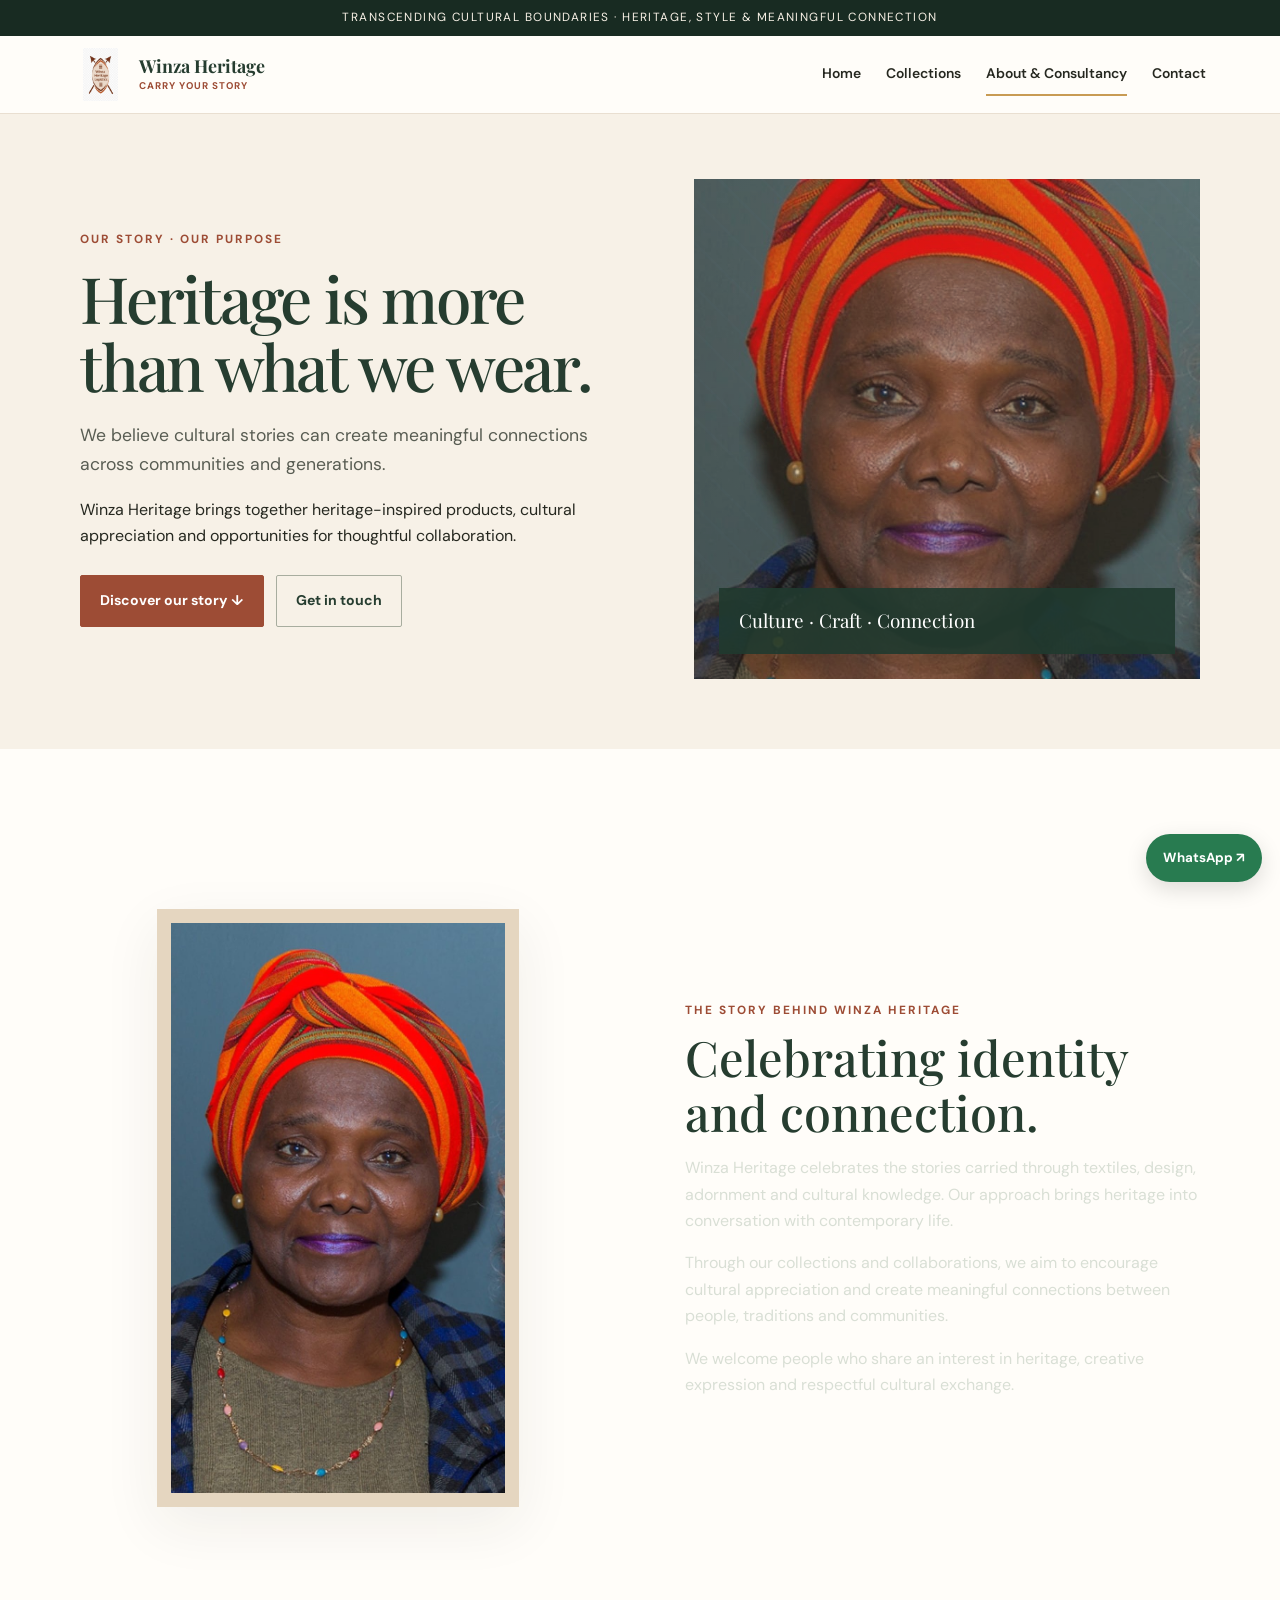
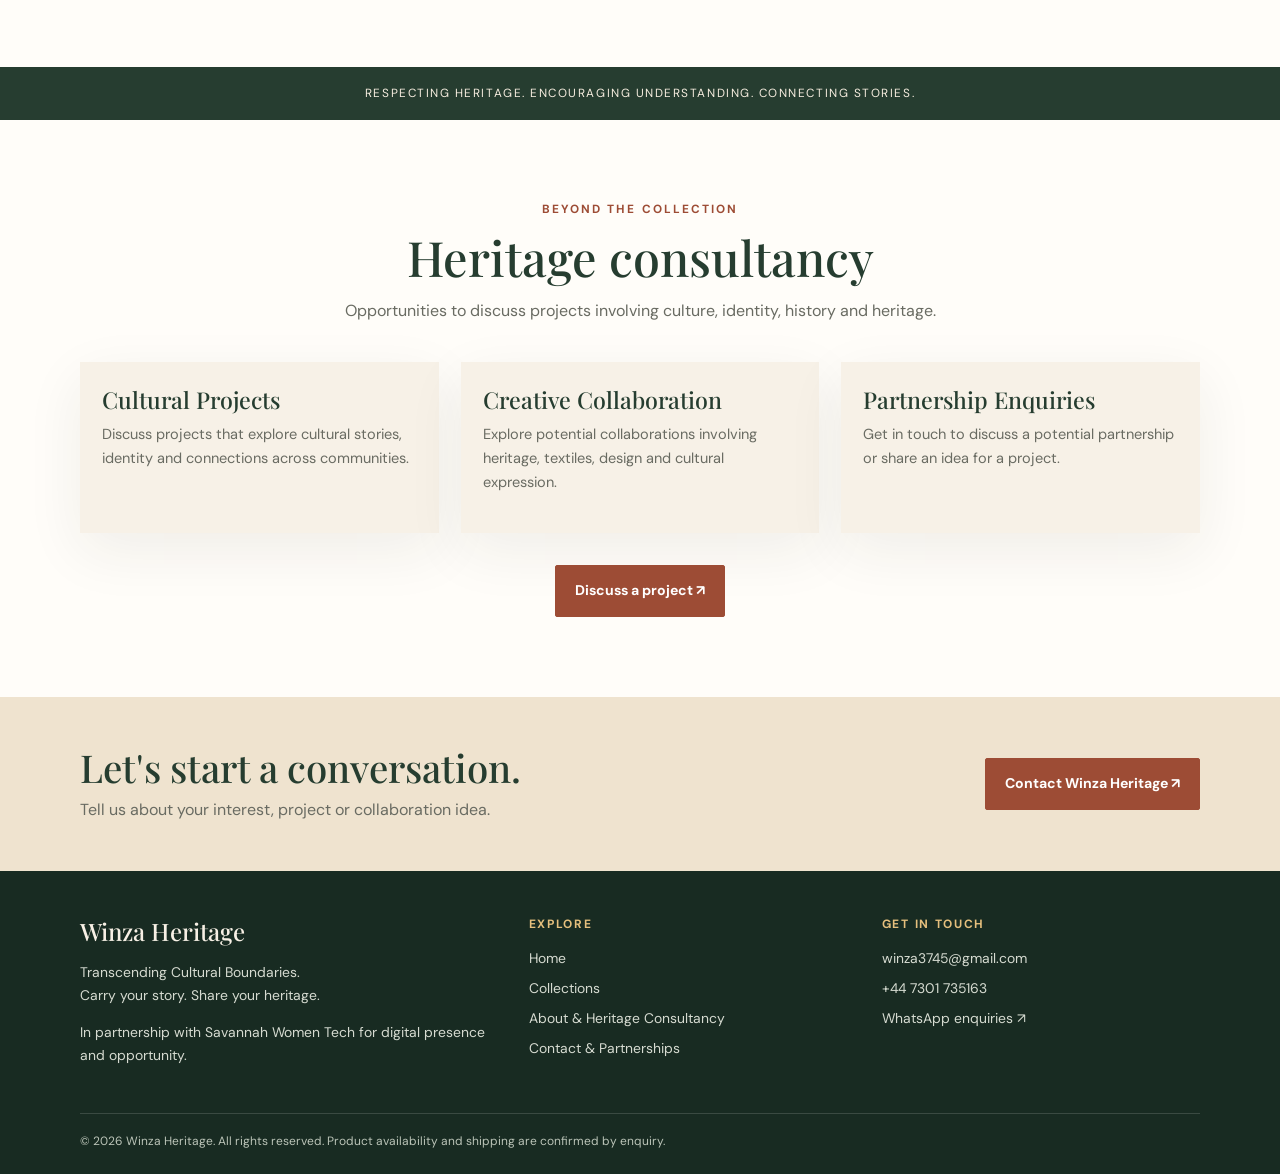
==== about.html @ 5fcae195 "Prepare Winza Heritage website for deployment" ====
<!doctype html>
<html lang="en">
<head>
  <meta charset="utf-8">
  <meta name="viewport" content="width=device-width, initial-scale=1">
  <meta name="description" content="Discover Winza Heritage's story, cultural values and heritage consultancy.">
  <meta name="theme-color" content="#263d30">
  <title>About & Consultancy | Winza Heritage</title>

  <link rel="stylesheet" href="assets/styles.css">
  <link
    rel="stylesheet"
    href="https://cdnjs.cloudflare.com/ajax/libs/font-awesome/6.7.2/css/all.min.css"
  >
</head>
<body>

  <div class="announcement">
    Transcending Cultural Boundaries · Heritage, style & meaningful connection
  </div>

  <header class="site-header">
    <div class="nav-wrap">
      <a class="brand" href="index.html">
        <img src="assets/logo.jpg" alt="Winza Heritage logo">
        <span class="brand-text">
          Winza Heritage
          <small>Carry your story</small>
        </span>
      </a>

      <button class="nav-toggle"
              aria-label="Open navigation"
              aria-expanded="false">
        Menu ☰
      </button>

      <nav class="nav-links">
        <a href="index.html">Home</a>
        <a href="collections.html">Collections</a>
        <a href="about.html" aria-current="page">About & Consultancy</a>
        <a href="contact.html">Contact</a>
      </nav>
    </div>
  </header>

  <main>
    <section class="hero">
      <div class="container hero-grid">
        <div class="hero-copy">
          <div class="eyebrow">Our story · Our purpose</div>

          <h1 class="display">
            Heritage is more than what we wear.
          </h1>

          <p class="lead">
            We believe cultural stories can create meaningful
            connections across communities and generations.
          </p>

          <p>
            Winza Heritage brings together heritage-inspired products,
            cultural appreciation and opportunities for thoughtful
            collaboration.
          </p>

          <div class="button-row">
            <a class="btn" href="#our-story">Discover our story ↓</a>
            <a class="btn btn-outline" href="contact.html">
              Get in touch
            </a>
          </div>
        </div>

        <div class="hero-art">
          <img
            src="assets/dr-winani-thebele.jpg"
            alt="Dr Winani Thebele, Director of Winza Heritage"
          >
          <div class="hero-stamp">Culture · Craft · Connection</div>
        </div>
      </div>
    </section>

    <section class="section" id="our-story">
      <div class="container section split">
        <div class="portrait-frame">
          <img
            src="assets/dr-winani-thebele.jpg"
            alt="Dr Winani Thebele"
            loading="lazy"
          >
        </div>

        <div class="copy">
          <div class="eyebrow">The story behind Winza Heritage</div>
          <h2 class="section-title">Celebrating identity and connection.</h2>

          <p>
            Winza Heritage celebrates the stories carried through
            textiles, design, adornment and cultural knowledge.
            Our approach brings heritage into conversation with
            contemporary life.
          </p>

          <p>
            Through our collections and collaborations, we aim to
            encourage cultural appreciation and create meaningful
            connections between people, traditions and communities.
          </p>

          <p>
            We welcome people who share an interest in heritage,
            creative expression and respectful cultural exchange.
          </p>
        </div>
      </div>
    </section>

    <section class="trust-strip">
      Respecting heritage. Encouraging understanding. Connecting stories.
    </section>

    <section class="section" id="consultancy">
      <div class="container">
        <div class="section-head">
          <div class="eyebrow">Beyond the collection</div>
          <h2>Heritage consultancy</h2>
          <p>
            Opportunities to discuss projects involving culture,
            identity, history and heritage.
          </p>
        </div>

        <div class="category-grid">
          <article class="category-card">
            <div class="category-copy">
              <h3>Cultural Projects</h3>
              <p>
                Discuss projects that explore cultural stories,
                identity and connections across communities.
              </p>
            </div>
          </article>

          <article class="category-card">
            <div class="category-copy">
              <h3>Creative Collaboration</h3>
              <p>
                Explore potential collaborations involving heritage,
                textiles, design and cultural expression.
              </p>
            </div>
          </article>

          <article class="category-card">
            <div class="category-copy">
              <h3>Partnership Enquiries</h3>
              <p>
                Get in touch to discuss a potential partnership
                or share an idea for a project.
              </p>
            </div>
          </article>
        </div>

        <div class="button-row" style="justify-content:center; margin-top:32px">
          <a class="btn" href="contact.html">
            Discuss a project ↗
          </a>
        </div>
      </div>
    </section>

    <section class="cta-band">
      <div class="container cta-inner">
        <div>
          <h2>Let's start a conversation.</h2>
          <p>
            Tell us about your interest, project or collaboration idea.
          </p>
        </div>
        <a class="btn" href="contact.html">Contact Winza Heritage ↗</a>
      </div>
    </section>
  </main>

  <footer class="site-footer">
    <div class="container">
      <div class="footer-grid">
        <div>
          <div class="footer-brand">Winza Heritage</div>
          <p>
            Transcending Cultural Boundaries.<br>
            Carry your story. Share your heritage.
          </p>
          <p>
            In partnership with Savannah Women Tech for digital
            presence and opportunity.
          </p>
        </div>

        <div>
          <div class="footer-heading">Explore</div>
          <div class="footer-links">
            <a href="index.html">Home</a>
            <a href="collections.html">Collections</a>
            <a href="about.html">About & Heritage Consultancy</a>
            <a href="contact.html">Contact & Partnerships</a>
          </div>
        </div>

        <div>
          <div class="footer-heading">Get in touch</div>
          <div class="footer-links">
            <a href="mailto:winza3745@gmail.com">winza3745@gmail.com</a>
            <a href="tel:+447301735163">+44 7301 735163</a>
            <a href="https://wa.me/447301735163"
               target="_blank" rel="noopener">
              WhatsApp enquiries ↗
            </a>
          </div>
        </div>
      </div>

      <div class="copyright">
        © <span data-year></span> Winza Heritage.
        All rights reserved. Product availability and shipping
        are confirmed by enquiry.
      </div>
    </div>
  </footer>

  <a class="floating-whatsapp"
     href="https://wa.me/447301735163"
     target="_blank" rel="noopener">
    WhatsApp ↗
  </a>

  <script src="assets/site.js"></script>
</body>
</html>
---- assets/styles.css ----
@import url('https://fonts.googleapis.com/css2?family=DM+Sans:wght@400;500;600;700&family=Playfair+Display:wght@500;600;700&display=swap');

:root {
  --forest: #263d30;
  --forest2: #182b22;
  --rust: #9d4c35;
  --gold: #c89b54;
  --cream: #f7f1e7;
  --paper: #fffdf9;
  --ink: #262820;
  --muted: #696b62;
  --line: #e4d9c8;
  --shadow: 0 18px 55px #2c241812;
}

* {
  box-sizing: border-box;
}

html {
  scroll-behavior: smooth;
}

body {
  margin: 0;
  background: var(--paper);
  color: var(--ink);
  font-family: 'DM Sans', Arial, sans-serif;
  line-height: 1.65;
}

img {
  display: block;
  max-width: 100%;
}

a {
  color: inherit;
  text-decoration: none;
}

button,
input,
textarea,
select {
  font: inherit;
}

.announcement {
  background: var(--forest2);
  color: #f8f1e6;
  text-align: center;
  padding: 8px 15px;
  font-size: .74rem;
  letter-spacing: .12em;
  text-transform: uppercase;
}

.site-header {
  position: sticky;
  top: 0;
  z-index: 20;
  background: #fffdf9f2;
  backdrop-filter: blur(12px);
  border-bottom: 1px solid #e9dfd1;
}

.nav-wrap {
  max-width: 1180px;
  margin: auto;
  padding: 12px 24px;
  display: flex;
  align-items: center;
  justify-content: space-between;
  gap: 25px;
}

.brand {
  display: flex;
  align-items: center;
  gap: 12px;
  min-width: 190px;
}

.brand img {
  width: 53px;
  height: 53px;
  object-fit: contain;
}

.brand-text {
  font-family: 'Playfair Display', Georgia, serif;
  font-size: 1.12rem;
  line-height: 1.1;
  color: var(--forest);
  font-weight: 700;
}

.brand-text small {
  display: block;
  font-family: 'DM Sans', sans-serif;
  font-size: .61rem;
  letter-spacing: .1em;
  text-transform: uppercase;
  color: var(--rust);
  margin-top: 5px;
}

.nav-links {
  display: flex;
  gap: 25px;
  align-items: center;
  font-size: .87rem;
  font-weight: 600;
}

.nav-links a {
  padding: 9px 0;
  border-bottom: 2px solid transparent;
}

.nav-links a:hover,
.nav-links a[aria-current=page] {
  border-color: var(--gold);
}

.nav-toggle {
  display: none;
  background: none;
  border: 1px solid var(--line);
  border-radius: 5px;
  padding: 8px 12px;
}

.container {
  width: min(1120px, calc(100% - 44px));
  margin: auto;
}

.eyebrow {
  color: var(--rust);
  font-size: .74rem;
  letter-spacing: .17em;
  text-transform: uppercase;
  font-weight: 700;
}

.display {
  font: 500 clamp(2.5rem, 5vw, 4.8rem)/1.07 'Playfair Display', Georgia, serif;
  letter-spacing: -.035em;
  color: var(--forest);
  margin: 14px 0 20px;
}

.lead {
  font-size: 1.1rem;
  color: #595d53;
  max-width: 610px;
}

.btn {
  display: inline-flex;
  align-items: center;
  justify-content: center;
  gap: 10px;
  background: var(--rust);
  color: white;
  border: 1px solid var(--rust);
  padding: 13px 19px;
  font-weight: 700;
  font-size: .88rem;
  border-radius: 2px;
  transition: .2s;
}

.btn:hover {
  background: var(--forest);
  border-color: var(--forest);
}

.btn-outline {
  background: transparent;
  color: var(--forest);
  border-color: #a8ad9f;
}

.btn-outline:hover {
  color: white;
}

.button-row {
  display: flex;
  gap: 12px;
  flex-wrap: wrap;
  margin-top: 26px;
}

.hero {
  background: var(--cream);
  overflow: hidden;
}

.hero-grid {
  display: grid;
  grid-template-columns: 1.03fr .97fr;
  align-items: center;
  gap: clamp(35px, 6vw, 80px);
  padding-top: 65px;
  padding-bottom: 70px;
}

.hero-copy {
  padding: 12px 0;
}

.hero-art {
  position: relative;
  min-height: 500px;
  background: #e4d4b9;
  display: flex;
  align-items: center;
  justify-content: center;
  overflow: hidden;
}

.hero-art:before {
  content: '';
  position: absolute;
  inset: 0;
  background:
    linear-gradient(135deg, #6c3b2c22, transparent 55%),
    repeating-linear-gradient(45deg, transparent 0 28px, #ffffff12 29px 31px);
}

.hero-art img {
  position: absolute;
  inset: 0;
  width: 100%;
  height: 100%;
  object-fit: cover;
  object-position: center 35%;
  mix-blend-mode: multiply;
  opacity: .9;
}

.hero-stamp {
  position: absolute;
  bottom: 25px;
  left: 25px;
  right: 25px;
  padding: 17px 20px;
  background: #203a2fe8;
  color: white;
  font-family: 'Playfair Display', Georgia, serif;
  font-size: 1.18rem;
}

.trust-strip {
  background: var(--forest);
  color: #f6eddf;
  padding: 17px 20px;
  text-align: center;
  text-transform: uppercase;
  letter-spacing: .13em;
  font-size: .74rem;
}

.section {
  padding: 80px 0;
}

.section-head {
  text-align: center;
  max-width: 700px;
  margin: 0 auto 38px;
}

.section-head h2,
.section-title {
  font: 500 clamp(2rem, 3.8vw, 3.2rem)/1.12 'Playfair Display', Georgia, serif;
  color: var(--forest);
  margin: 10px 0 14px;
}

.section-head p {
  color: var(--muted);
  margin: 0;
}

.category-grid {
  display: grid;
  grid-template-columns: repeat(3, 1fr);
  gap: 22px;
}

.category-card {
  background: var(--cream);
  box-shadow: var(--shadow);
  overflow: hidden;
}

.category-photo {
  height: 275px;
  background: #e5d7c3;
  position: relative;
  overflow: hidden;
}

/* Updated: display the full collection image */
.category-photo img {
  width: 100%;
  height: 100%;
  object-fit: contain;
  object-position: center;
  transition: transform .45s;
}

.category-card:hover .category-photo img {
  transform: scale(1.04);
}

.photo-placeholder {
  height: 100%;
  display: flex;
  flex-direction: column;
  align-items: center;
  justify-content: center;
  text-align: center;
  padding: 22px;
  background: linear-gradient(140deg, #eadbc4, #d4c0a3);
  color: var(--forest);
}

.photo-placeholder .placeholder-mark {
  font: 500 3rem 'Playfair Display', serif;
  opacity: .55;
}

.photo-placeholder strong {
  font: 500 1.3rem 'Playfair Display', serif;
}

.photo-placeholder span {
  font-size: .74rem;
  margin-top: 8px;
  color: #716657;
}

.category-copy {
  padding: 22px;
}

.category-copy h3 {
  font: 500 1.45rem 'Playfair Display', Georgia, serif;
  color: var(--forest);
  margin: 0 0 8px;
}

.category-copy p {
  color: var(--muted);
  font-size: .91rem;
  margin: 0 0 16px;
}

.text-link {
  font-size: .82rem;
  font-weight: 700;
  color: var(--rust);
  border-bottom: 1px solid #c89b5480;
  padding-bottom: 4px;
}

.split {
  display: grid;
  grid-template-columns: 1fr 1fr;
  gap: clamp(35px, 7vw, 90px);
  align-items: center;
}

.portrait-frame {
  background: #e5d6c0;
  padding: 14px;
  max-width: 470px;
  margin: auto;
  box-shadow: var(--shadow);
}

.portrait-frame img {
  width: 100%;
  max-height: 570px;
  object-fit: cover;
  object-position: center 28%;
}

.copy p {
  color: #d9dfd5;
}

.copy.light p {
  color: var(--muted);
}

.story-section {
  background: var(--forest);
  color: white;
}

.story-section .section-title {
  color: white;
}

.story-section .eyebrow {
  color: #e1bc7c;
}

.pill-list {
  display: flex;
  gap: 9px;
  flex-wrap: wrap;
  margin: 25px 0;
}

.pill-list span {
  border: 1px solid #ffffff50;
  padding: 8px 12px;
  font-size: .8rem;
}

.cta-band {
  background: #efe3cf;
  padding: 48px 0;
}

.cta-inner {
  display: flex;
  align-items: center;
  justify-content: space-between;
  gap: 30px;
}

.cta-inner h2 {
  font: 500 clamp(1.7rem, 3vw, 2.6rem)/1.15 'Playfair Display', Georgia, serif;
  color: var(--forest);
  margin: 0 0 8px;
}

.cta-inner p {
  margin: 0;
  color: var(--muted);
}

.page-hero {
  background: var(--cream);
  padding: 68px 0 55px;
  text-align: center;
}

.page-hero .lead {
  margin: 0 auto;
}

.collection-section {
  padding-top: 55px;
}

.notice {
  border-left: 3px solid var(--gold);
  background: #f8f1e6;
  padding: 14px 17px;
  color: #615c50;
  font-size: .85rem;
  margin: 0 0 26px;
}

.about-hero {
  padding: 65px 0;
}

.contact-grid {
  display: grid;
  grid-template-columns: .8fr 1.2fr;
  gap: 55px;
  align-items: start;
}

.contact-info {
  background: var(--forest);
  color: white;
  padding: 30px;
}

.contact-info h2 {
  font: 500 2rem 'Playfair Display', serif;
  margin: 0 0 12px;
}

.contact-info p {
  color: #e0e4da;
}

.contact-detail {
  border-top: 1px solid #ffffff30;
  padding: 15px 0;
}

.contact-detail strong {
  display: block;
  font-size: .75rem;
  text-transform: uppercase;
  letter-spacing: .1em;
  color: #e6c17d;
}

.contact-form {
  background: var(--cream);
  padding: 30px;
  box-shadow: var(--shadow);
}

.contact-form h2 {
  font: 500 2rem 'Playfair Display', serif;
  color: var(--forest);
  margin: 0 0 20px;
}

.form-row {
  display: grid;
  grid-template-columns: 1fr 1fr;
  gap: 16px;
}

.field {
  margin-bottom: 16px;
}

.field label {
  display: block;
  font-weight: 700;
  font-size: .82rem;
  margin-bottom: 6px;
}

.field input,
.field select,
.field textarea {
  width: 100%;
  padding: 12px;
  border: 1px solid #d8cbb8;
  background: #fffdf9;
  border-radius: 2px;
}

.field textarea {
  min-height: 130px;
  resize: vertical;
}

.form-note {
  font-size: .78rem;
  color: var(--muted);
  margin-top: 12px;
}

.partnership {
  background: #f8f1e6;
  padding: 24px;
  margin-top: 26px;
  border: 1px solid var(--line);
}

.partnership strong {
  color: var(--forest);
}

.site-footer {
  background: var(--forest2);
  color: #f7f0e5;
  padding: 44px 0 22px;
}

.footer-grid {
  display: grid;
  grid-template-columns: 1.3fr 1fr 1fr;
  gap: 35px;
}

.footer-brand {
  font: 500 1.5rem 'Playfair Display', serif;
}

.site-footer p,
.site-footer a {
  color: #d6dbd1;
  font-size: .87rem;
}

.footer-links {
  display: grid;
  gap: 7px;
}

.footer-heading {
  font-size: .75rem;
  letter-spacing: .14em;
  text-transform: uppercase;
  color: #e5bf7d;
  font-weight: 700;
  margin-bottom: 12px;
}

.copyright {
  border-top: 1px solid #ffffff25;
  margin-top: 32px;
  padding-top: 18px;
  font-size: .75rem;
  color: #bbc4b8;
}

.floating-whatsapp {
  position: fixed;
  right: 18px;
  bottom: 18px;
  z-index: 25;
  background: #287b50;
  color: white;
  padding: 13px 17px;
  border-radius: 50px;
  box-shadow: 0 7px 22px #0002;
  font-weight: 700;
  font-size: .83rem;
}

.chat-widget {
  position: fixed;
  right: 20px;
  bottom: 80px;
  width: min(320px, calc(100vw - 40px));
  z-index: 30;
  display: none;
  background: white;
  border: 1px solid var(--line);
  box-shadow: 0 15px 45px #0002;
}

.chat-widget.open {
  display: block;
}

.chat-head {
  background: var(--forest);
  color: white;
  padding: 13px 15px;
  display: flex;
  justify-content: space-between;
  align-items: center;
}

.chat-body {
  padding: 15px;
}

.chat-body p {
  font-size: .88rem;
  color: var(--muted);
  margin: 0 0 12px;
}

.chat-options {
  display: grid;
  gap: 8px;
}

.chat-options button {
  background: var(--cream);
  border: 1px solid var(--line);
  text-align: left;
  padding: 10px;
  font-size: .83rem;
  cursor: pointer;
}

.chat-answer {
  margin-top: 12px;
  font-size: .85rem;
  background: #f8f1e6;
  padding: 10px;
  display: none;
}

.chat-answer.show {
  display: block;
}

.chat-launch {
  position: fixed;
  right: 20px;
  bottom: 78px;
  z-index: 29;
  background: var(--gold);
  color: var(--forest2);
  border: 0;
  border-radius: 50px;
  padding: 12px 15px;
  font-weight: 700;
  box-shadow: 0 7px 22px #0002;
  cursor: pointer;
}

.floating-whatsapp {
  bottom: 18px;
}

.menu-open {
  display: flex !important;
}

@media (max-width: 820px) {
  .nav-wrap {
    padding: 10px 18px;
  }

  .nav-toggle {
    display: block;
  }

  .nav-links {
    display: none;
    position: absolute;
    left: 0;
    right: 0;
    top: 100%;
    background: var(--paper);
    padding: 15px 22px 20px;
    border-bottom: 1px solid var(--line);
    flex-direction: column;
    align-items: stretch;
    gap: 4px;
  }

  .nav-links a {
    padding: 10px 0;
  }

  .hero-grid,
  .split,
  .contact-grid {
    grid-template-columns: 1fr;
  }

  .hero-grid {
    padding-top: 38px;
    padding-bottom: 42px;
  }

  .hero-art {
    min-height: 410px;
    order: -1;
  }

  .display {
    font-size: clamp(2.5rem, 11vw, 4rem);
  }

  .category-grid {
    grid-template-columns: 1fr 1fr;
  }

  .section {
    padding: 60px 0;
  }

  .cta-inner {
    align-items: flex-start;
    flex-direction: column;
  }

  .footer-grid {
    grid-template-columns: 1fr 1fr;
  }

  .footer-grid > div:first-child {
    grid-column: 1 / -1;
  }
}

@media (max-width: 540px) {
  .container {
    width: calc(100% - 32px);
  }

  .brand {
    min-width: 0;
  }

  .brand img {
    width: 45px;
    height: 45px;
  }

  .brand-text {
    font-size: 1rem;
  }

  .brand-text small {
    font-size: .53rem;
  }

  .hero-art {
    min-height: 350px;
  }

  .category-grid,
  .form-row,
  .footer-grid {
    grid-template-columns: 1fr;
  }

  .footer-grid > div:first-child {
    grid-column: auto;
  }

  .category-photo {
    height: 245px;
  }

  .page-hero {
    padding: 50px 0 42px;
  }

  .contact-form,
  .contact-info {
    padding: 22px;
  }

  .floating-whatsapp {
    right: 12px;
    bottom: 12px;
  }

  .chat-launch {
    right: 12px;
    bottom: 70px;
  }
}

/* Supplied product photography galleries */

.collection-feature {
  margin: 34px 0 54px;
  padding-bottom: 36px;
  border-bottom: 1px solid rgba(38, 61, 48, .14);
}

.collection-feature-heading {
  display: flex;
  align-items: end;
  justify-content: space-between;
  gap: 24px;
  margin-bottom: 22px;
}

.collection-feature-heading h2 {
  margin: 5px 0 10px;
  font-family: 'Playfair Display', Georgia, serif;
  font-weight: 500;
  font-size: clamp(1.65rem, 3vw, 2.35rem);
}

.collection-feature-heading p {
  max-width: 680px;
  margin: 0;
  color: var(--muted, #6b6b61);
  line-height: 1.7;
}

.product-gallery {
  display: grid;
  grid-template-columns: repeat(4, minmax(0, 1fr));
  gap: 16px;
}

.product-photo {
  margin: 0;
  min-width: 0;
  background: #f4efe7;
  border-radius: 4px;
  overflow: hidden;
}

/* Updated: show the whole product image without cropping */
.product-photo img {
  display: block;
  width: 100%;
  height: 260px;
  object-fit: contain;
  object-position: center;
  transition: transform .35s;
}

.product-photo:hover img {
  transform: scale(1.035);
}

.product-photo figcaption {
  padding: 10px 12px;
  font-size: .8rem;
  color: var(--forest, #263d30);
  letter-spacing: .02em;
}

@media (max-width: 900px) {
  .product-gallery {
    grid-template-columns: repeat(3, minmax(0, 1fr));
  }

  .product-photo img {
    height: 230px;
  }
}

@media (max-width: 600px) {
  .product-gallery {
    grid-template-columns: repeat(2, minmax(0, 1fr));
    gap: 10px;
  }

  .product-photo img {
    height: 190px;
  }

  .collection-feature-heading {
    align-items: flex-start;
    flex-direction: column;
    gap: 12px;
  }
}

/* Winza Heritage social media placeholders */

.social-section {
  background: var(--cream);
}

.social-placeholder-grid {
  display: grid;
  grid-template-columns: repeat(2, minmax(0, 1fr));
  gap: 20px;
}

.social-placeholder {
  padding: 26px 22px;
  background: var(--paper);
  border: 1px solid var(--line);
  border-top: 3px solid var(--gold);
  box-shadow: var(--shadow);
  transition: transform .2s ease, box-shadow .2s ease;
}

.social-placeholder:hover {
  transform: translateY(-4px);
  box-shadow: 0 20px 40px #2c241818;
}

.social-placeholder h3 {
  margin: 0 0 10px;
  color: var(--forest);
  font-family: 'Playfair Display', Georgia, serif;
  font-size: 1.4rem;
  font-weight: 500;
}

.social-placeholder p {
  margin: 0 0 18px;
  color: var(--muted);
  font-size: .9rem;
}

.social-placeholder span {
  display: block;
  padding-top: 12px;
  border-top: 1px solid var(--line);
  color: var(--rust);
  font-size: .76rem;
  font-weight: 600;
}

@media (max-width: 700px) {
  .social-placeholder-grid {
    grid-template-columns: repeat(2, minmax(0, 1fr));
  }
}

@media (max-width: 540px) {
  .social-placeholder-grid {
    grid-template-columns: 1fr;
  }

  .social-placeholder {
    padding: 22px;
  }
}

/* Social media icons */

.social-icon {
  width: 48px;
  height: 48px;
  display: flex;
  align-items: center;
  justify-content: center;
  margin-bottom: 18px;
  border-radius: 50%;
  font-size: 25px;
}

.instagram-icon {
  color: #c13584;
  background: #fceaf3;
}

.facebook-icon {
  color: #1877f2;
  background: #eaf2ff;
}

.whatsapp-icon {
  color: #128c7e;
  background: #e6f7ef;
}

.tiktok-icon {
  color: #111111;
  background: #eeeeee;
}

.pinterest-icon {
  color: #bd081c;
  background: #fdecef;
}

/* Contact page layout */

.contact-layout {
  display: grid;
  grid-template-columns: minmax(0, 1.4fr) minmax(260px, .8fr);
  gap: 40px;
  align-items: start;
}

.contact-form-wrap,
.contact-details {
  padding: 28px;
  background: var(--paper);
  border: 1px solid var(--line);
  box-shadow: var(--shadow);
}

.contact-form-wrap form {
  display: grid;
  gap: 20px;
}

.form-field {
  display: grid;
  gap: 8px;
}

.form-field label {
  color: var(--forest);
  font-size: .9rem;
  font-weight: 600;
}

.form-field input,
.form-field select,
.form-field textarea {
  width: 100%;
  padding: 13px 14px;
  border: 1px solid var(--line);
  border-radius: 3px;
  background: white;
  color: var(--ink);
  font: inherit;
}

.form-field textarea {
  resize: vertical;
}

.form-field input:focus,
.form-field select:focus,
.form-field textarea:focus {
  outline: 2px solid var(--gold);
  outline-offset: 2px;
}

.form-note {
  margin-top: 14px;
  color: var(--muted);
  font-size: .82rem;
  line-height: 1.6;
}

.contact-details h2 {
  margin-top: 12px;
}

.contact-detail-item {
  display: flex;
  gap: 14px;
  align-items: flex-start;
  margin-top: 24px;
}

.contact-detail-item > i {
  width: 22px;
  margin-top: 3px;
  color: var(--rust);
  font-size: 1.15rem;
}

.contact-detail-item strong,
.contact-detail-item a {
  display: block;
}

.contact-detail-item a {
  margin-top: 5px;
  overflow-wrap: anywhere;
  color: var(--forest);
}

@media (max-width: 760px) {
  .contact-layout {
    grid-template-columns: 1fr;
    gap: 24px;
  }

  .contact-form-wrap,
  .contact-details {
    padding: 22px;
  }
}
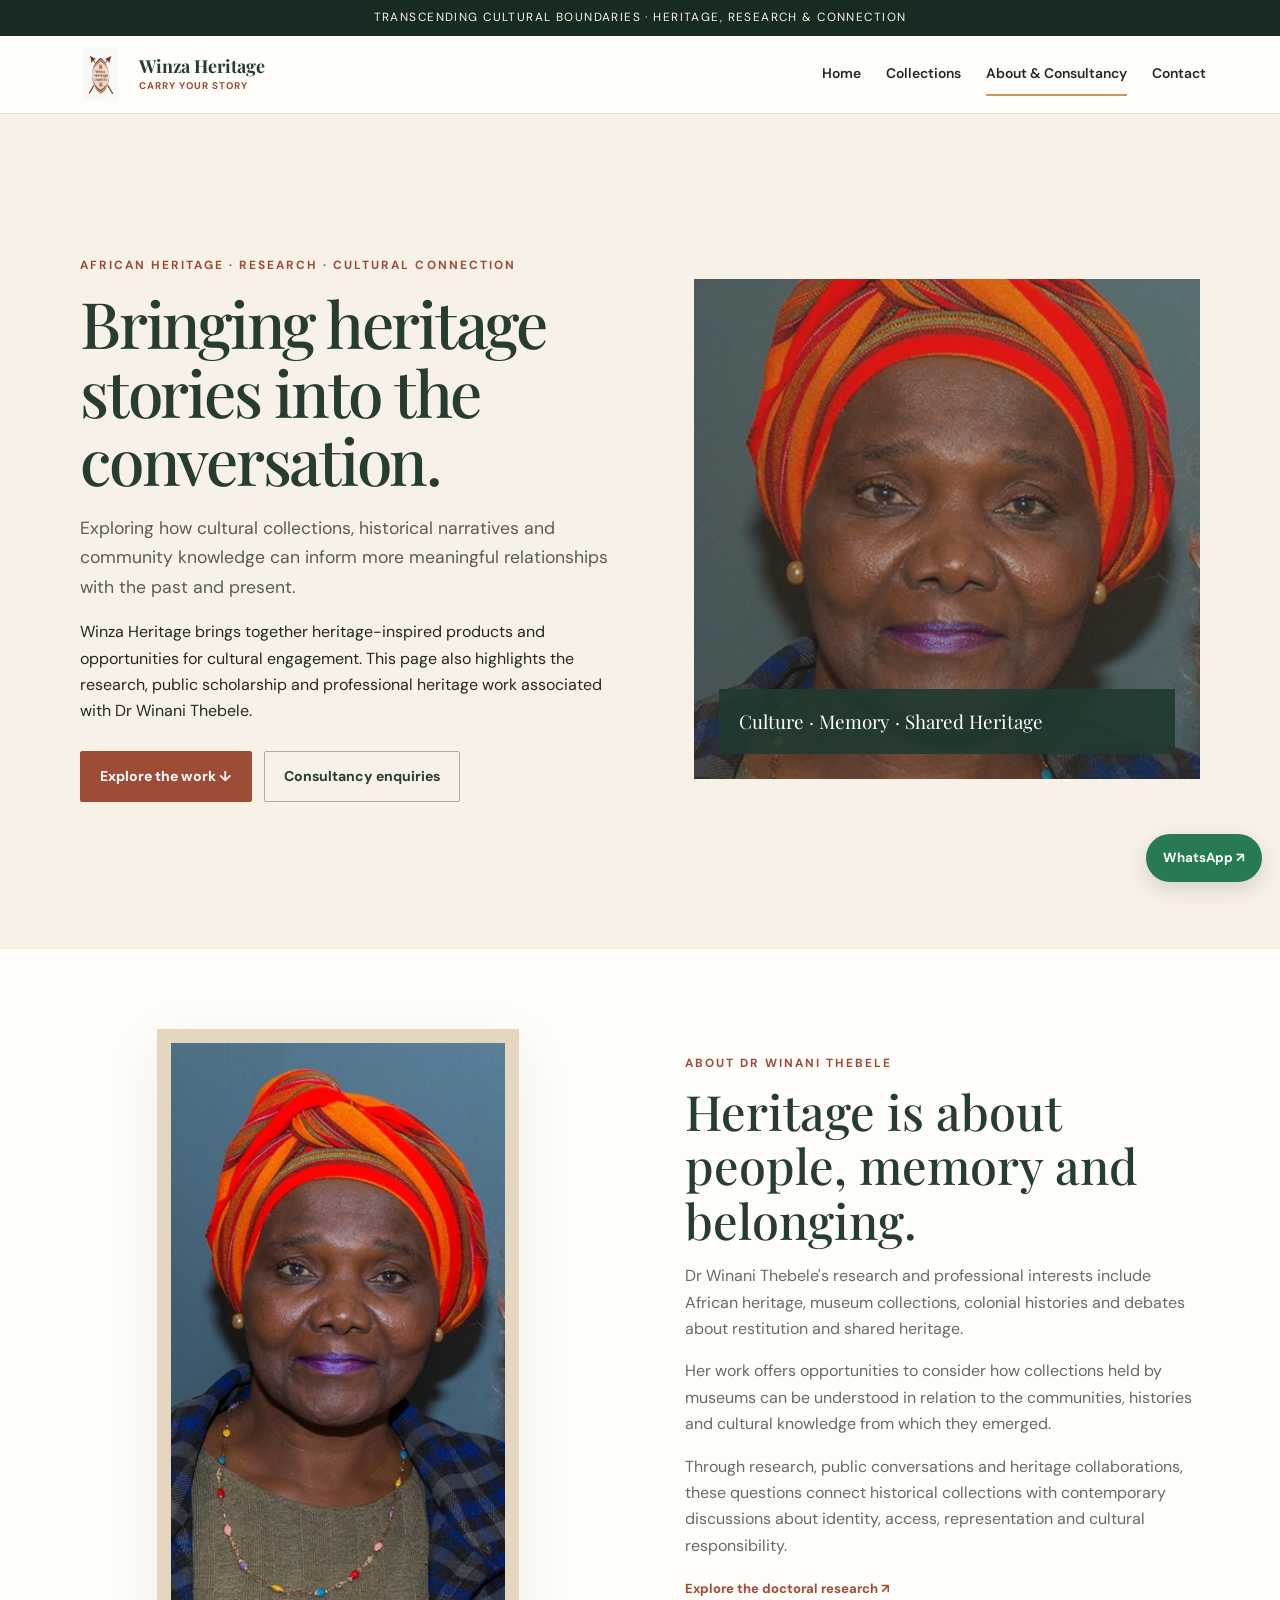
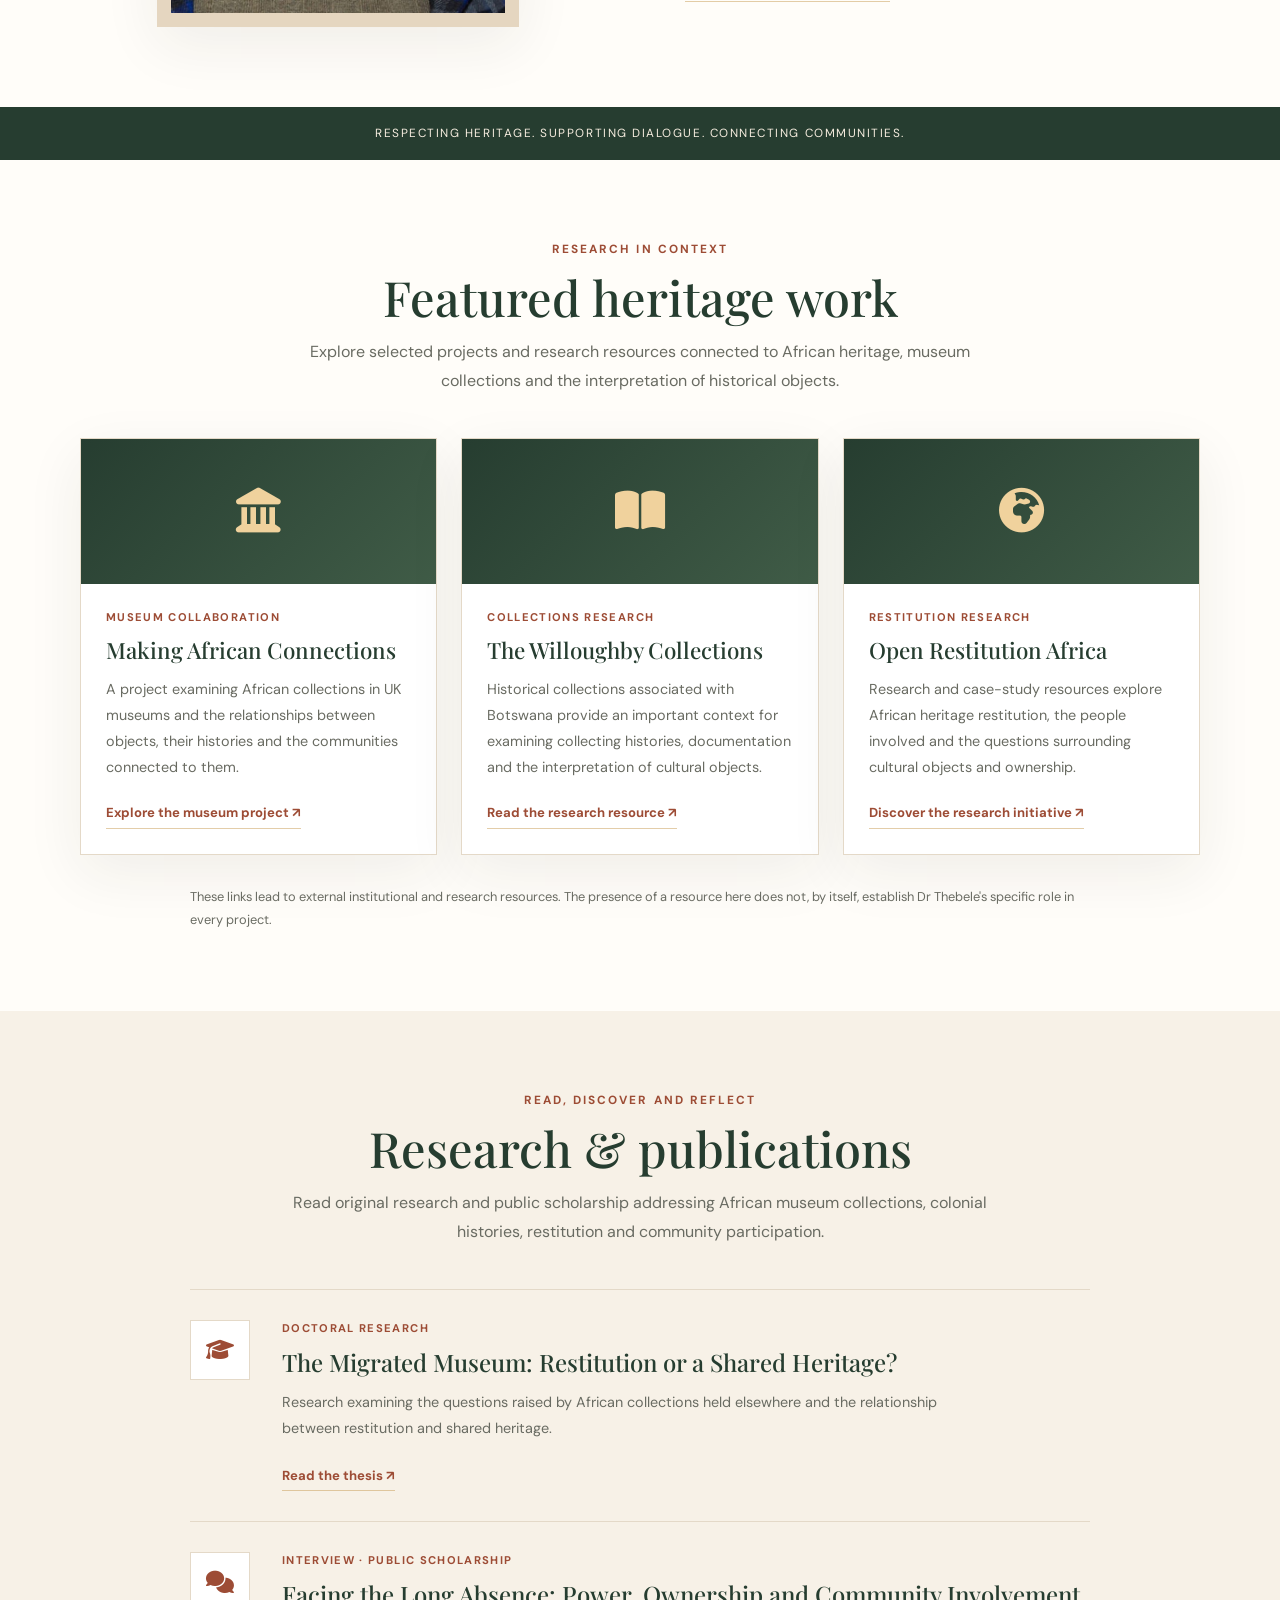
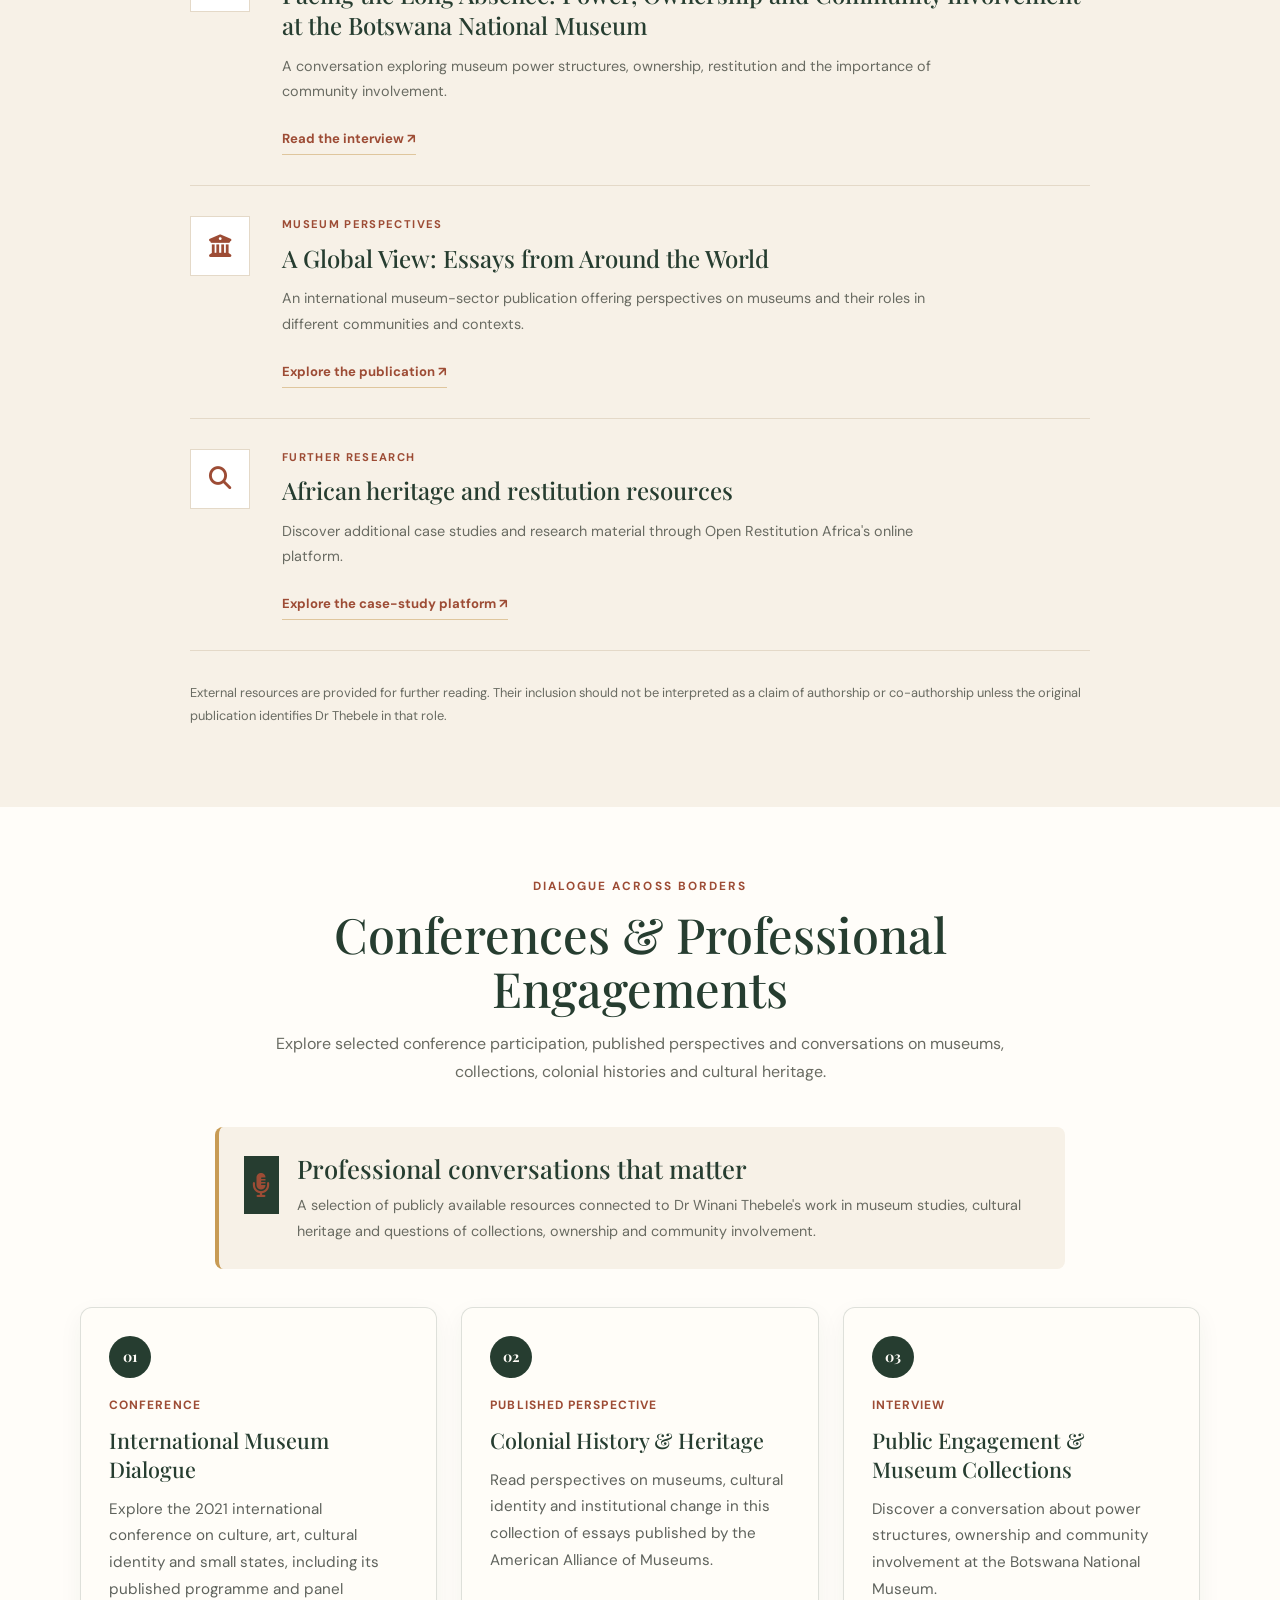
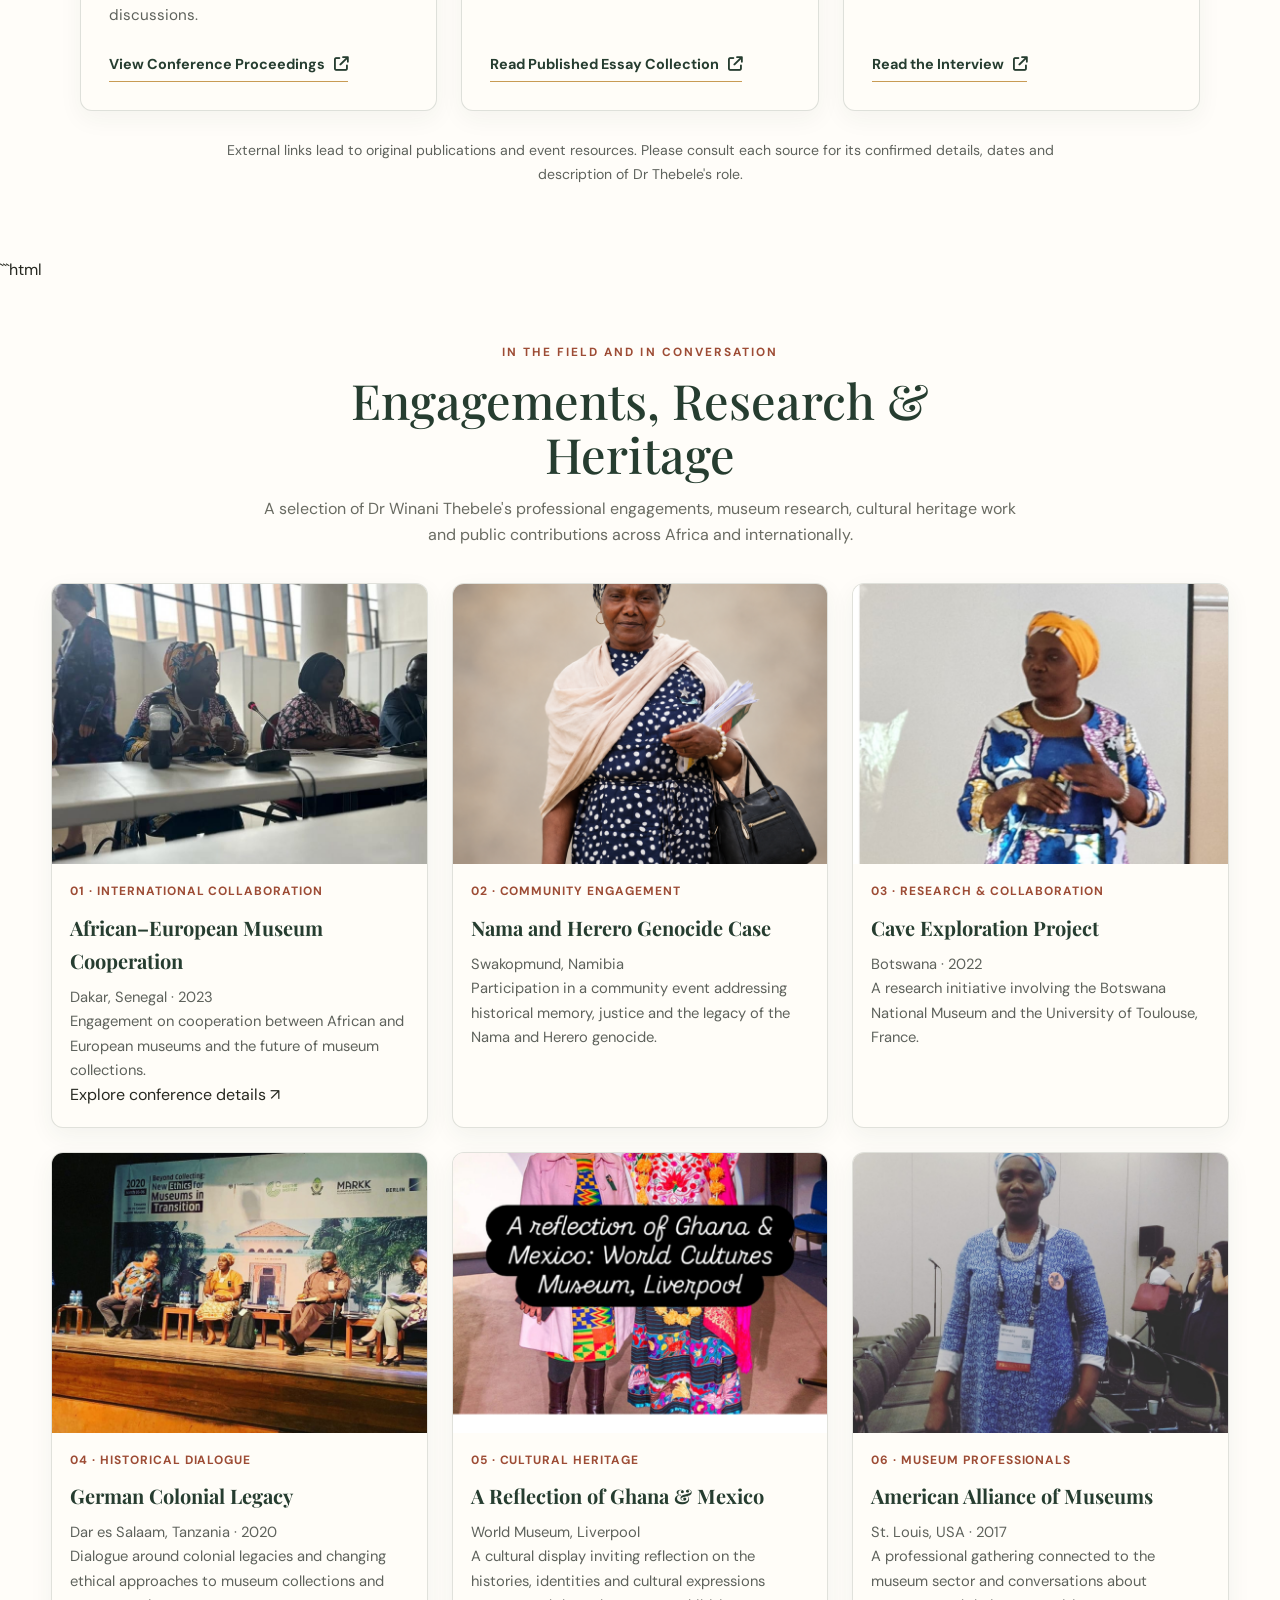
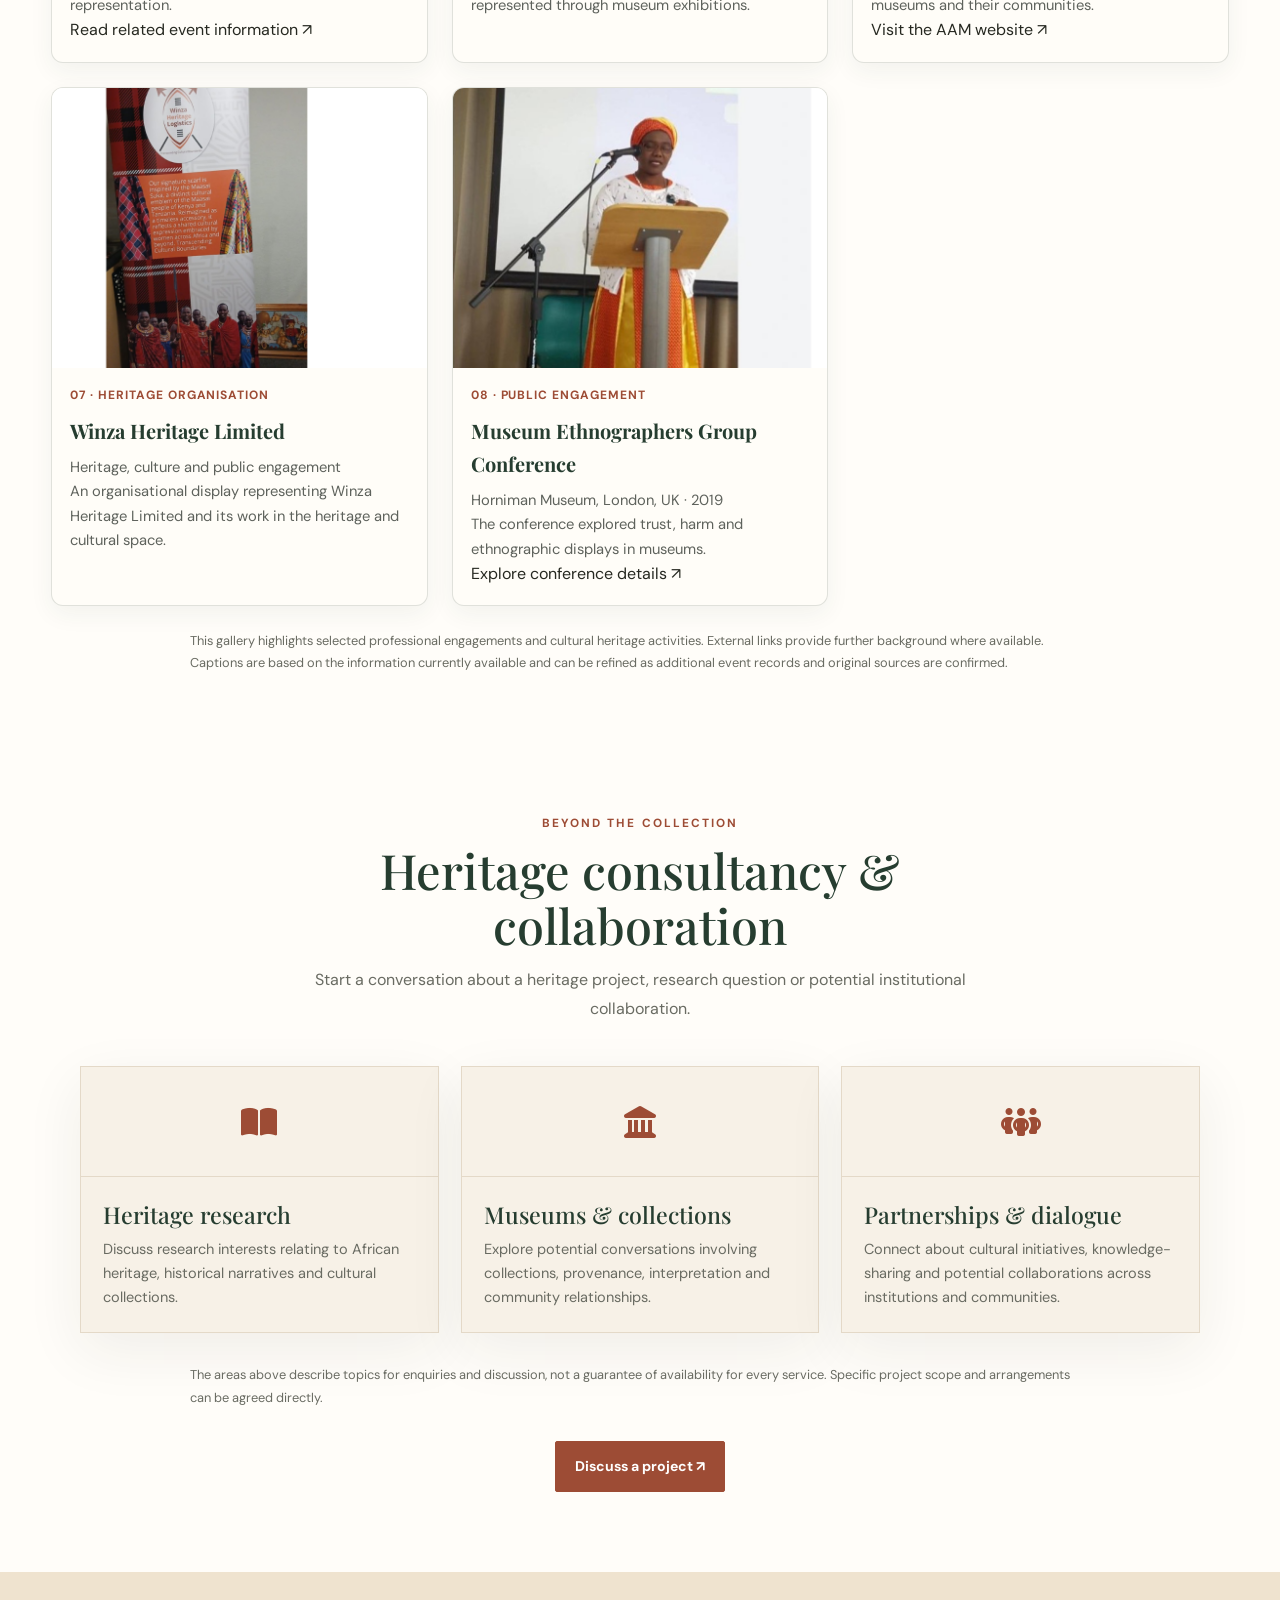
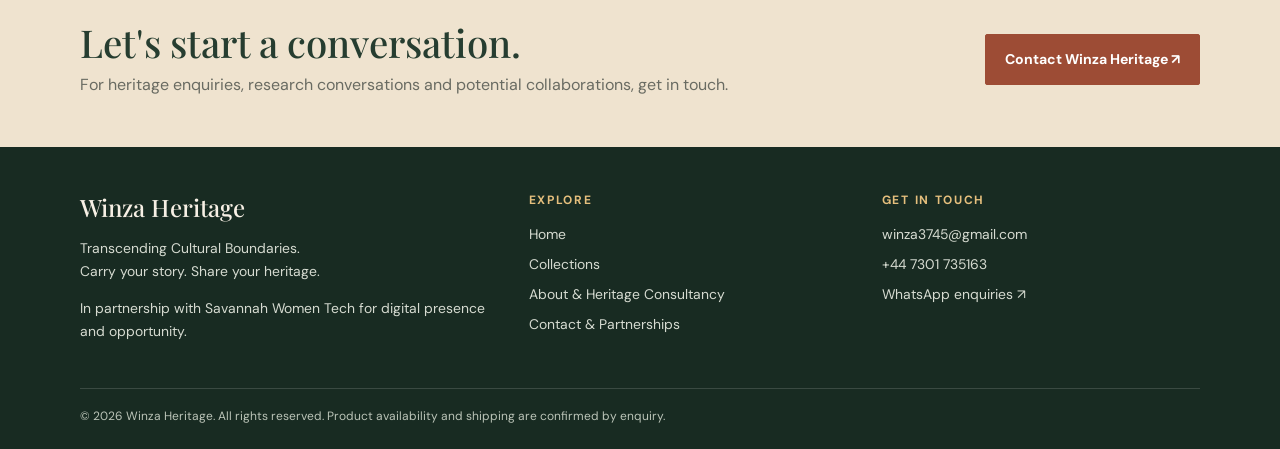
==== commit 1a1abd0e: "Update Winza Heritage portfolio gallery" ====
--- a/about.html
+++ b/about.html
@@ -4,9 +4,9 @@
 <head>
   <meta charset="utf-8">
   <meta name="viewport" content="width=device-width, initial-scale=1">
-  <meta name="description" content="Discover Winza Heritage's story, cultural values and heritage consultancy.">
+  <meta name="description" content="Explore Dr Winani Thebele's heritage research, museum collaborations, publications and consultancy through Winza Heritage.">
   <meta name="theme-color" content="#263d30">
-  <title>About & Consultancy | Winza Heritage</title>
+  <title>About, Research & Consultancy | Winza Heritage</title>
 
   <link rel="stylesheet" href="assets/styles.css">
   <link
@@ -17,7 +17,7 @@
 <body>
 
   <div class="announcement">
-    Transcending Cultural Boundaries · Heritage, style & meaningful connection
+    Transcending Cultural Boundaries · Heritage, research & connection
   </div>
 
   <header class="site-header">
@@ -46,30 +46,38 @@
   </header>
 
   <main>
-    <section class="hero">
+
+    <!-- HERO -->
+    <section class="hero about-hero">
       <div class="container hero-grid">
         <div class="hero-copy">
-          <div class="eyebrow">Our story · Our purpose</div>
+          <div class="eyebrow">
+            African heritage · Research · Cultural connection
+          </div>
 
           <h1 class="display">
-            Heritage is more than what we wear.
+            Bringing heritage stories into the conversation.
           </h1>
 
           <p class="lead">
-            We believe cultural stories can create meaningful
-            connections across communities and generations.
-          </p>
-
-          <p>
-            Winza Heritage brings together heritage-inspired products,
-            cultural appreciation and opportunities for thoughtful
-            collaboration.
+            Exploring how cultural collections, historical narratives
+            and community knowledge can inform more meaningful
+            relationships with the past and present.
+          </p>
+
+          <p>
+            Winza Heritage brings together heritage-inspired products
+            and opportunities for cultural engagement. This page also
+            highlights the research, public scholarship and professional
+            heritage work associated with Dr Winani Thebele.
           </p>
 
           <div class="button-row">
-            <a class="btn" href="#our-story">Discover our story ↓</a>
+            <a class="btn" href="#featured-work">
+              Explore the work ↓
+            </a>
             <a class="btn btn-outline" href="contact.html">
-              Get in touch
+              Consultancy enquiries
             </a>
           </div>
         </div>
@@ -77,96 +85,666 @@
         <div class="hero-art">
           <img
             src="assets/dr-winani-thebele.jpg"
-            alt="Dr Winani Thebele, Director of Winza Heritage"
+            alt="Dr Winani Thebele"
           >
-          <div class="hero-stamp">Culture · Craft · Connection</div>
+          <div class="hero-stamp">
+            Culture · Memory · Shared Heritage
+          </div>
         </div>
       </div>
     </section>
 
+    <!-- INTRODUCTION -->
     <section class="section" id="our-story">
-      <div class="container section split">
+      <div class="container split">
         <div class="portrait-frame">
           <img
             src="assets/dr-winani-thebele.jpg"
-            alt="Dr Winani Thebele"
+            alt="Portrait of Dr Winani Thebele"
             loading="lazy"
           >
         </div>
 
-        <div class="copy">
-          <div class="eyebrow">The story behind Winza Heritage</div>
-          <h2 class="section-title">Celebrating identity and connection.</h2>
-
-          <p>
-            Winza Heritage celebrates the stories carried through
-            textiles, design, adornment and cultural knowledge.
-            Our approach brings heritage into conversation with
-            contemporary life.
-          </p>
-
-          <p>
-            Through our collections and collaborations, we aim to
-            encourage cultural appreciation and create meaningful
-            connections between people, traditions and communities.
-          </p>
-
-          <p>
-            We welcome people who share an interest in heritage,
-            creative expression and respectful cultural exchange.
-          </p>
+        <div class="copy light">
+          <div class="eyebrow">About Dr Winani Thebele</div>
+          <h2 class="section-title">
+            Heritage is about people, memory and belonging.
+          </h2>
+
+          <p>
+            Dr Winani Thebele's research and professional interests
+            include African heritage, museum collections, colonial
+            histories and debates about restitution and shared heritage.
+          </p>
+
+          <p>
+            Her work offers opportunities to consider how collections
+            held by museums can be understood in relation to the
+            communities, histories and cultural knowledge from which
+            they emerged.
+          </p>
+
+          <p>
+            Through research, public conversations and heritage
+            collaborations, these questions connect historical
+            collections with contemporary discussions about identity,
+            access, representation and cultural responsibility.
+          </p>
+
+          <a class="text-link"
+             href="https://wiredspace.wits.ac.za/server/api/core/bitstreams/2340e14a-1317-415c-8068-180f7d690dd7/content"
+             target="_blank"
+             rel="noopener noreferrer">
+            Explore the doctoral research ↗
+          </a>
         </div>
       </div>
     </section>
 
     <section class="trust-strip">
-      Respecting heritage. Encouraging understanding. Connecting stories.
+      Respecting heritage. Supporting dialogue. Connecting communities.
     </section>
 
-    <section class="section" id="consultancy">
+    <!-- FEATURED PROJECTS -->
+    <section class="section portfolio-section" id="featured-work">
+      <div class="container">
+        <div class="section-head">
+          <div class="eyebrow">Research in context</div>
+          <h2>Featured heritage work</h2>
+          <p>
+            Explore selected projects and research resources connected
+            to African heritage, museum collections and the
+            interpretation of historical objects.
+          </p>
+        </div>
+
+        <div class="portfolio-grid">
+
+          <article class="portfolio-card">
+            <div class="portfolio-card-icon">
+              <i class="fa-solid fa-landmark" aria-hidden="true"></i>
+            </div>
+            <div class="portfolio-card-body">
+              <span class="portfolio-kicker">Museum collaboration</span>
+              <h3>Making African Connections</h3>
+              <p>
+                A project examining African collections in UK museums
+                and the relationships between objects, their histories
+                and the communities connected to them.
+              </p>
+              <a class="text-link"
+                 href="https://brightonmuseums.org.uk/discovery/history-stories/making-african-connections-2/"
+                 target="_blank"
+                 rel="noopener noreferrer">
+                Explore the museum project ↗
+              </a>
+            </div>
+          </article>
+
+          <article class="portfolio-card">
+            <div class="portfolio-card-icon">
+              <i class="fa-solid fa-book-open" aria-hidden="true"></i>
+            </div>
+            <div class="portfolio-card-body">
+              <span class="portfolio-kicker">Collections research</span>
+              <h3>The Willoughby Collections</h3>
+              <p>
+                Historical collections associated with Botswana provide
+                an important context for examining collecting histories,
+                documentation and the interpretation of cultural objects.
+              </p>
+              <a class="text-link"
+                 href="https://www.nihss.ac.za/sites/default/files/Awards_2023/HSS%20Awards%20Booklet%202023%20-%20eVersion.pdf"
+                 target="_blank"
+                 rel="noopener noreferrer">
+                Read the research resource ↗
+              </a>
+            </div>
+          </article>
+
+          <article class="portfolio-card">
+            <div class="portfolio-card-icon">
+              <i class="fa-solid fa-globe-africa" aria-hidden="true"></i>
+            </div>
+            <div class="portfolio-card-body">
+              <span class="portfolio-kicker">Restitution research</span>
+              <h3>Open Restitution Africa</h3>
+              <p>
+                Research and case-study resources explore African
+                heritage restitution, the people involved and the
+                questions surrounding cultural objects and ownership.
+              </p>
+              <a class="text-link"
+                 href="https://openrestitution.africa/introducing-our-case-study-researchers-2nd-cohort/"
+                 target="_blank"
+                 rel="noopener noreferrer">
+                Discover the research initiative ↗
+              </a>
+            </div>
+          </article>
+
+        </div>
+
+        <p class="portfolio-note">
+          These links lead to external institutional and research
+          resources. The presence of a resource here does not, by itself,
+          establish Dr Thebele's specific role in every project.
+        </p>
+      </div>
+    </section>
+
+    <!-- RESEARCH AND PUBLICATIONS -->
+    <section class="section research-section" id="research">
+      <div class="container">
+        <div class="section-head">
+          <div class="eyebrow">Read, discover and reflect</div>
+          <h2>Research & publications</h2>
+          <p>
+            Read original research and public scholarship addressing
+            African museum collections, colonial histories,
+            restitution and community participation.
+          </p>
+        </div>
+
+        <div class="publication-list">
+
+          <article class="publication-item">
+            <div class="publication-symbol">
+              <i class="fa-solid fa-graduation-cap"
+                 aria-hidden="true"></i>
+            </div>
+            <div class="publication-content">
+              <span class="portfolio-kicker">Doctoral research</span>
+              <h3>The Migrated Museum: Restitution or a Shared Heritage?</h3>
+              <p>
+                Research examining the questions raised by African
+                collections held elsewhere and the relationship between
+                restitution and shared heritage.
+              </p>
+              <a class="text-link"
+                 href="https://wiredspace.wits.ac.za/server/api/core/bitstreams/2340e14a-1317-415c-8068-180f7d690dd7/content"
+                 target="_blank"
+                 rel="noopener noreferrer">
+                Read the thesis ↗
+              </a>
+            </div>
+          </article>
+
+          <article class="publication-item">
+            <div class="publication-symbol">
+              <i class="fa-solid fa-comments"
+                 aria-hidden="true"></i>
+            </div>
+            <div class="publication-content">
+              <span class="portfolio-kicker">Interview · Public scholarship</span>
+              <h3>
+                Facing the Long Absence: Power, Ownership and
+                Community Involvement at the Botswana National Museum
+              </h3>
+              <p>
+                A conversation exploring museum power structures,
+                ownership, restitution and the importance of
+                community involvement.
+              </p>
+              <a class="text-link"
+                 href="https://www.roots-routes.org/facing-the-long-absence-power-structures-ownership-and-community-involvement-at-the-botswana-national-museum-a-dialogue-with-winani-thebele-by-anna-chiara-cimoli/"
+                 target="_blank"
+                 rel="noopener noreferrer">
+                Read the interview ↗
+              </a>
+            </div>
+          </article>
+
+          <article class="publication-item">
+            <div class="publication-symbol">
+              <i class="fa-solid fa-building-columns"
+                 aria-hidden="true"></i>
+            </div>
+            <div class="publication-content">
+              <span class="portfolio-kicker">Museum perspectives</span>
+              <h3>A Global View: Essays from Around the World</h3>
+              <p>
+                An international museum-sector publication offering
+                perspectives on museums and their roles in different
+                communities and contexts.
+              </p>
+              <a class="text-link"
+                 href="https://www.aam-us.org/2021/10/31/a-global-view-6-essays-from-around-the-world/"
+                 target="_blank"
+                 rel="noopener noreferrer">
+                Explore the publication ↗
+              </a>
+            </div>
+          </article>
+
+          <article class="publication-item">
+            <div class="publication-symbol">
+              <i class="fa-solid fa-magnifying-glass"
+                 aria-hidden="true"></i>
+            </div>
+            <div class="publication-content">
+              <span class="portfolio-kicker">Further research</span>
+              <h3>African heritage and restitution resources</h3>
+              <p>
+                Discover additional case studies and research material
+                through Open Restitution Africa's online platform.
+              </p>
+              <a class="text-link"
+                 href="https://dataplatform.openrestitution.africa/case-study/1/"
+                 target="_blank"
+                 rel="noopener noreferrer">
+                Explore the case-study platform ↗
+              </a>
+            </div>
+          </article>
+
+        </div>
+
+        <p class="portfolio-note">
+          External resources are provided for further reading.
+          Their inclusion should not be interpreted as a claim of
+          authorship or co-authorship unless the original publication
+          identifies Dr Thebele in that role.
+        </p>
+      </div>
+    </section>
+
+    
+<!-- PROFESSIONAL ENGAGEMENTS -->
+<section class="section engagements-section" id="engagements">
+  <div class="container">
+
+    <div class="section-head">
+      <div class="eyebrow">Dialogue across borders</div>
+      <h2>Conferences &amp; Professional Engagements</h2>
+      <p>
+        Explore selected conference participation, published
+        perspectives and conversations on museums, collections,
+        colonial histories and cultural heritage.
+      </p>
+    </div>
+
+    <div class="engagement-intro">
+      <i class="fa-solid fa-microphone-lines"
+         aria-hidden="true"></i>
+      <div>
+        <h3>Professional conversations that matter</h3>
+        <p>
+          A selection of publicly available resources connected
+          to Dr Winani Thebele's work in museum studies, cultural
+          heritage and questions of collections, ownership and
+          community involvement.
+        </p>
+      </div>
+    </div>
+
+    <div class="engagement-points">
+
+      <!-- CARD 1: CONFERENCE -->
+      <article class="engagement-card">
+        <span class="engagement-number">01</span>
+        <div class="engagement-card-label">Conference</div>
+        <h3>International Museum Dialogue</h3>
+        <p>
+          Explore the 2021 international conference on culture,
+          art, cultural identity and small states, including its
+          published programme and panel discussions.
+        </p>
+        <a
+          class="engagement-link"
+          href="https://www.ismsworld.com/conference-proceedings/2021/12/15/conference-culture-art-cultural-identity-and-small-states"
+          target="_blank"
+          rel="noopener noreferrer"
+          aria-label="View the 2021 conference proceedings">
+          View Conference Proceedings
+          <i class="fa-solid fa-arrow-up-right-from-square"
+             aria-hidden="true"></i>
+        </a>
+      </article>
+
+      <!-- CARD 2: PUBLISHED ESSAY -->
+      <article class="engagement-card">
+        <span class="engagement-number">02</span>
+        <div class="engagement-card-label">Published Perspective</div>
+        <h3>Colonial History &amp; Heritage</h3>
+        <p>
+          Read perspectives on museums, cultural identity and
+          institutional change in this collection of essays
+          published by the American Alliance of Museums.
+        </p>
+        <a
+          class="engagement-link"
+          href="https://www.aam-us.org/2021/10/31/a-global-view-6-essays-from-around-the-world/"
+          target="_blank"
+          rel="noopener noreferrer"
+          aria-label="Read A Global View, published by the American Alliance of Museums">
+          Read Published Essay Collection
+          <i class="fa-solid fa-arrow-up-right-from-square"
+             aria-hidden="true"></i>
+        </a>
+      </article>
+
+      <!-- CARD 3: INTERVIEW -->
+      <article class="engagement-card">
+        <span class="engagement-number">03</span>
+        <div class="engagement-card-label">Interview</div>
+        <h3>Public Engagement &amp; Museum Collections</h3>
+        <p>
+          Discover a conversation about power structures,
+          ownership and community involvement at the
+          Botswana National Museum.
+        </p>
+        <a
+          class="engagement-link"
+          href="https://www.roots-routes.org/facing-the-long-absence-power-structures-ownership-and-community-involvement-at-the-botswana-national-museum-a-dialogue-with-winani-thebele-by-anna-chiara-cimoli/"
+          target="_blank"
+          rel="noopener noreferrer"
+          aria-label="Read the Roots and Routes interview with Winani Thebele">
+          Read the Interview
+          <i class="fa-solid fa-arrow-up-right-from-square"
+             aria-hidden="true"></i>
+        </a>
+      </article>
+
+    </div>
+
+    <p class="portfolio-note">
+      External links lead to original publications and event
+      resources. Please consult each source for its confirmed
+      details, dates and description of Dr Thebele's role.
+    </p>
+
+  </div>
+</section>
+
+    
+
+```html
+<!-- PHOTO GALLERY -->
+<section class="section portfolio-gallery" id="gallery">
+  <div class="container">
+
+    <div class="section-head">
+      <div class="eyebrow">In the field and in conversation</div>
+      <h2>Engagements, Research &amp; Heritage</h2>
+      <p>
+        A selection of Dr Winani Thebele's professional engagements,
+        museum research, cultural heritage work and public contributions
+        across Africa and internationally.
+      </p>
+    </div>
+
+    <div class="gallery-grid">
+
+      <!-- 01: Dakar, Senegal, 2023 -->
+      <figure class="gallery-card">
+        <img
+          src="assets/images/1.png"
+          alt="Dr Winani Thebele participating in a discussion on cooperation between African and European museums"
+          loading="lazy"
+        >
+        <figcaption>
+          <span>01 · International Collaboration</span>
+          <h3>African–European Museum Cooperation</h3>
+          <p>
+            Dakar, Senegal · 2023
+          </p>
+          <p>
+            Engagement on cooperation between African and European
+            museums and the future of museum collections.
+          </p>
+          <a
+            href="https://www.smb.museum/en/whats-new/detail/conference-in-dakar-towards-a-network-of-african-and-european-museums/"
+            target="_blank"
+            rel="noopener noreferrer"
+          >
+            Explore conference details ↗
+          </a>
+        </figcaption>
+      </figure>
+
+      <!-- 02: Swakopmund, Namibia -->
+      <figure class="gallery-card">
+        <img
+          src="assets/images/2.png"
+          alt="Dr Winani Thebele at a community event concerning the Nama and Herero genocide case"
+          loading="lazy"
+        >
+        <figcaption>
+          <span>02 · Community Engagement</span>
+          <h3>Nama and Herero Genocide Case</h3>
+          <p>
+            Swakopmund, Namibia
+          </p>
+          <p>
+            Participation in a community event addressing historical
+            memory, justice and the legacy of the Nama and Herero genocide.
+          </p>
+        </figcaption>
+      </figure>
+
+      <!-- 03: Cave exploration project, 2022 -->
+      <figure class="gallery-card">
+        <img
+          src="assets/images/3.png"
+          alt="Dr Winani Thebele speaking about a cave exploration project"
+          loading="lazy"
+        >
+        <figcaption>
+          <span>03 · Research &amp; Collaboration</span>
+          <h3>Cave Exploration Project</h3>
+          <p>
+            Botswana · 2022
+          </p>
+          <p>
+            A research initiative involving the Botswana National Museum
+            and the University of Toulouse, France.
+          </p>
+        </figcaption>
+      </figure>
+
+      <!-- 04: Dar es Salaam, Tanzania, 2020 -->
+      <figure class="gallery-card">
+        <img
+          src="assets/images/4.png"
+          alt="Dr Winani Thebele participating in a panel discussion on German colonial legacy in Tanzania"
+          loading="lazy"
+        >
+        <figcaption>
+          <span>04 · Historical Dialogue</span>
+          <h3>German Colonial Legacy</h3>
+          <p>
+            Dar es Salaam, Tanzania · 2020
+          </p>
+          <p>
+            Dialogue around colonial legacies and changing ethical
+            approaches to museum collections and representation.
+          </p>
+          <a
+            href="https://www.goethe.de/de/uun/prs/med/m20/21757426.html"
+            target="_blank"
+            rel="noopener noreferrer"
+          >
+            Read related event information ↗
+          </a>
+        </figcaption>
+      </figure>
+
+      <!-- 05: World Museum, Liverpool -->
+      <figure class="gallery-card">
+        <img
+          src="assets/images/5.png"
+          alt="Cultural exhibition display associated with A Reflection of Ghana and Mexico at World Museum, Liverpool"
+          loading="lazy"
+        >
+        <figcaption>
+          <span>05 · Cultural Heritage</span>
+          <h3>A Reflection of Ghana &amp; Mexico</h3>
+          <p>
+            World Museum, Liverpool
+          </p>
+          <p>
+            A cultural display inviting reflection on the histories,
+            identities and cultural expressions represented through
+            museum exhibitions.
+          </p>
+        </figcaption>
+      </figure>
+
+      <!-- 06: American Alliance of Museums, 2017 -->
+      <figure class="gallery-card">
+        <img
+          src="assets/images/6.png"
+          alt="Dr Winani Thebele at an American Alliance of Museums professional gathering in St Louis"
+          loading="lazy"
+        >
+        <figcaption>
+          <span>06 · Museum Professionals</span>
+          <h3>American Alliance of Museums</h3>
+          <p>
+            St. Louis, USA · 2017
+          </p>
+          <p>
+            A professional gathering connected to the museum sector
+            and conversations about museums and their communities.
+          </p>
+          <a
+            href="https://www.aam-us.org/"
+            target="_blank"
+            rel="noopener noreferrer"
+          >
+            Visit the AAM website ↗
+          </a>
+        </figcaption>
+      </figure>
+
+      <!-- 07: Winza Heritage Limited -->
+      <figure class="gallery-card">
+        <img
+          src="assets/images/7.png"
+          alt="Winza Heritage Limited heritage organisation display"
+          loading="lazy"
+        >
+        <figcaption>
+          <span>07 · Heritage Organisation</span>
+          <h3>Winza Heritage Limited</h3>
+          <p>
+            Heritage, culture and public engagement
+          </p>
+          <p>
+            An organisational display representing Winza Heritage
+            Limited and its work in the heritage and cultural space.
+          </p>
+        </figcaption>
+      </figure>
+
+      <!-- 08: Museum Ethnographers Group, 2019 -->
+      <figure class="gallery-card">
+        <img
+          src="assets/images/8.png"
+          alt="Dr Winani Thebele speaking at a museum ethnography conference"
+          loading="lazy"
+        >
+        <figcaption>
+          <span>08 · Public Engagement</span>
+          <h3>Museum Ethnographers Group Conference</h3>
+          <p>
+            Horniman Museum, London, UK · 2019
+          </p>
+          <p>
+            The conference explored trust, harm and ethnographic
+            displays in museums.
+          </p>
+          <a
+            href="https://museumethnographersgroup.org.uk/conference/trust-harm-and-ethnographic-displays-2019/"
+            target="_blank"
+            rel="noopener noreferrer"
+          >
+            Explore conference details ↗
+          </a>
+        </figcaption>
+      </figure>
+
+    </div>
+
+    <p class="portfolio-note">
+      This gallery highlights selected professional engagements and
+      cultural heritage activities. External links provide further
+      background where available. Captions are based on the information
+      currently available and can be refined as additional event records
+      and original sources are confirmed.
+    </p>
+
+  </div>
+</section>
+
+
+    <!-- CONSULTANCY -->
+    <section class="section consultancy-section" id="consultancy">
       <div class="container">
         <div class="section-head">
           <div class="eyebrow">Beyond the collection</div>
-          <h2>Heritage consultancy</h2>
-          <p>
-            Opportunities to discuss projects involving culture,
-            identity, history and heritage.
-          </p>
-        </div>
-
-        <div class="category-grid">
-          <article class="category-card">
+          <h2>Heritage consultancy & collaboration</h2>
+          <p>
+            Start a conversation about a heritage project, research
+            question or potential institutional collaboration.
+          </p>
+        </div>
+
+        <div class="category-grid consultancy-grid">
+
+          <article class="category-card consultancy-card">
+            <div class="consultancy-icon">
+              <i class="fa-solid fa-book-open"
+                 aria-hidden="true"></i>
+            </div>
             <div class="category-copy">
-              <h3>Cultural Projects</h3>
-              <p>
-                Discuss projects that explore cultural stories,
-                identity and connections across communities.
-              </p>
-            </div>
-          </article>
-
-          <article class="category-card">
+              <h3>Heritage research</h3>
+              <p>
+                Discuss research interests relating to African
+                heritage, historical narratives and cultural collections.
+              </p>
+            </div>
+          </article>
+
+          <article class="category-card consultancy-card">
+            <div class="consultancy-icon">
+              <i class="fa-solid fa-landmark"
+                 aria-hidden="true"></i>
+            </div>
             <div class="category-copy">
-              <h3>Creative Collaboration</h3>
-              <p>
-                Explore potential collaborations involving heritage,
-                textiles, design and cultural expression.
-              </p>
-            </div>
-          </article>
-
-          <article class="category-card">
+              <h3>Museums & collections</h3>
+              <p>
+                Explore potential conversations involving collections,
+                provenance, interpretation and community relationships.
+              </p>
+            </div>
+          </article>
+
+          <article class="category-card consultancy-card">
+            <div class="consultancy-icon">
+              <i class="fa-solid fa-people-group"
+                 aria-hidden="true"></i>
+            </div>
             <div class="category-copy">
-              <h3>Partnership Enquiries</h3>
-              <p>
-                Get in touch to discuss a potential partnership
-                or share an idea for a project.
-              </p>
-            </div>
-          </article>
-        </div>
-
-        <div class="button-row" style="justify-content:center; margin-top:32px">
+              <h3>Partnerships & dialogue</h3>
+              <p>
+                Connect about cultural initiatives, knowledge-sharing
+                and potential collaborations across institutions
+                and communities.
+              </p>
+            </div>
+          </article>
+
+        </div>
+
+        <p class="portfolio-note">
+          The areas above describe topics for enquiries and discussion,
+          not a guarantee of availability for every service.
+          Specific project scope and arrangements can be agreed directly.
+        </p>
+
+        <div class="button-row portfolio-center">
           <a class="btn" href="contact.html">
             Discuss a project ↗
           </a>
@@ -174,17 +752,22 @@
       </div>
     </section>
 
+    <!-- CALL TO ACTION -->
     <section class="cta-band">
       <div class="container cta-inner">
         <div>
           <h2>Let's start a conversation.</h2>
           <p>
-            Tell us about your interest, project or collaboration idea.
-          </p>
-        </div>
-        <a class="btn" href="contact.html">Contact Winza Heritage ↗</a>
+            For heritage enquiries, research conversations and
+            potential collaborations, get in touch.
+          </p>
+        </div>
+        <a class="btn" href="contact.html">
+          Contact Winza Heritage ↗
+        </a>
       </div>
     </section>
+
   </main>
 
   <footer class="site-footer">
@@ -215,10 +798,13 @@
         <div>
           <div class="footer-heading">Get in touch</div>
           <div class="footer-links">
-            <a href="mailto:winza3745@gmail.com">winza3745@gmail.com</a>
+            <a href="mailto:winza3745@gmail.com">
+              winza3745@gmail.com
+            </a>
             <a href="tel:+447301735163">+44 7301 735163</a>
             <a href="https://wa.me/447301735163"
-               target="_blank" rel="noopener">
+               target="_blank"
+               rel="noopener noreferrer">
               WhatsApp enquiries ↗
             </a>
           </div>
@@ -235,7 +821,9 @@
 
   <a class="floating-whatsapp"
      href="https://wa.me/447301735163"
-     target="_blank" rel="noopener">
+     target="_blank"
+     rel="noopener noreferrer"
+     aria-label="Contact Winza Heritage on WhatsApp">
     WhatsApp ↗
   </a>
 
--- a/assets/styles.css
+++ b/assets/styles.css
@@ -1142,3 +1142,813 @@
     padding: 22px;
   }
 }
+
+/* =========================================
+   WINZA HERITAGE
+   Professional research and consultancy
+   portfolio additions
+   ========================================= */
+
+.portfolio-section,
+.research-section,
+.engagements-section,
+.gallery-section,
+.consultancy-section {
+  scroll-margin-top: 100px;
+}
+
+.portfolio-section {
+  background: var(--paper);
+}
+
+.research-section {
+  background: var(--cream);
+}
+
+.engagements-section {
+  background: #fffdf9;
+}
+
+.gallery-section {
+  background: var(--cream);
+}
+
+.portfolio-grid {
+  display: grid;
+  grid-template-columns: repeat(3, minmax(0, 1fr));
+  gap: 24px;
+  align-items: stretch;
+}
+
+.portfolio-card {
+  display: flex;
+  flex-direction: column;
+  min-width: 0;
+  background: white;
+  border: 1px solid var(--line);
+  box-shadow: var(--shadow);
+  transition: transform .25s ease, box-shadow .25s ease;
+}
+
+.portfolio-card:hover {
+  transform: translateY(-5px);
+  box-shadow: 0 22px 45px #2c241820;
+}
+
+.portfolio-card-icon {
+  min-height: 145px;
+  display: flex;
+  align-items: center;
+  justify-content: center;
+  background:
+    linear-gradient(135deg, #263d30, #405c47);
+  color: #f0d29d;
+  font-size: 2.8rem;
+}
+
+.portfolio-card-body {
+  display: flex;
+  flex: 1;
+  flex-direction: column;
+  align-items: flex-start;
+  padding: 25px;
+}
+
+.portfolio-kicker {
+  display: block;
+  color: var(--rust);
+  font-size: .7rem;
+  line-height: 1.5;
+  font-weight: 700;
+  letter-spacing: .12em;
+  text-transform: uppercase;
+  margin-bottom: 10px;
+}
+
+.portfolio-card h3,
+.publication-item h3,
+.engagement-intro h3,
+.engagement-points h3 {
+  color: var(--forest);
+  font-family: 'Playfair Display', Georgia, serif;
+  font-size: 1.4rem;
+  line-height: 1.3;
+  font-weight: 500;
+  margin: 0 0 12px;
+}
+
+.portfolio-card p,
+.publication-item p,
+.engagement-intro p,
+.engagement-points p {
+  color: var(--muted);
+  font-size: .9rem;
+  line-height: 1.8;
+  margin: 0 0 20px;
+}
+
+.portfolio-card .text-link {
+  margin-top: auto;
+  line-height: 1.8;
+}
+
+.portfolio-note {
+  max-width: 900px;
+  margin: 30px auto 0;
+  color: var(--muted);
+  font-size: .8rem;
+  line-height: 1.8;
+}
+
+.publication-list {
+  max-width: 900px;
+  margin: 0 auto;
+  border-top: 1px solid var(--line);
+}
+
+.publication-item {
+  display: grid;
+  grid-template-columns: 68px minmax(0, 1fr);
+  gap: 24px;
+  padding: 30px 0;
+  border-bottom: 1px solid var(--line);
+}
+
+.publication-symbol {
+  width: 60px;
+  height: 60px;
+  display: flex;
+  align-items: center;
+  justify-content: center;
+  background: white;
+  border: 1px solid var(--line);
+  color: var(--rust);
+  font-size: 1.4rem;
+}
+
+.publication-content {
+  min-width: 0;
+}
+
+.publication-item h3 {
+  font-size: 1.5rem;
+}
+
+.publication-item p {
+  max-width: 690px;
+}
+
+.publication-item .text-link {
+  display: inline-block;
+}
+
+.portfolio-note a,
+.publication-item a,
+.portfolio-card a {
+  overflow-wrap: anywhere;
+}
+
+.engagement-intro {
+  max-width: 850px;
+  display: grid;
+  grid-template-columns: 65px minmax(0, 1fr);
+  gap: 22px;
+  align-items: start;
+  margin: 0 auto 45px;
+  padding: 28px;
+  background: var(--cream);
+  border-left: 3px solid var(--gold);
+}
+
+.engagement-intro > i {
+  width: 58px;
+  height: 58px;
+  display: flex;
+  align-items: center;
+  justify-content: center;
+  background: var(--forest);
+  color: #f0d29d;
+  font-size: 1.5rem;
+}
+
+.engagement-intro h3 {
+  font-size: 1.6rem;
+}
+
+.engagement-intro p {
+  margin-bottom: 0;
+}
+
+.engagement-points {
+  display: grid;
+  grid-template-columns: repeat(3, minmax(0, 1fr));
+  gap: 30px;
+}
+
+.engagement-points > div {
+  padding-top: 20px;
+  border-top: 1px solid var(--line);
+}
+
+.engagement-number {
+  display: inline-block;
+  margin-bottom: 16px;
+  color: var(--rust);
+  font-family: 'Playfair Display', Georgia, serif;
+  font-size: 1.8rem;
+}
+
+.engagement-points h3 {
+  font-size: 1.3rem;
+}
+
+.portfolio-gallery {
+  display: grid;
+  grid-template-columns: repeat(3, minmax(0, 1fr));
+  gap: 20px;
+  align-items: start;
+}
+
+.portfolio-gallery figure {
+  margin: 0;
+  min-width: 0;
+  background: white;
+  border: 1px solid var(--line);
+  box-shadow: var(--shadow);
+  overflow: hidden;
+}
+
+.portfolio-gallery-feature {
+  grid-column: span 2;
+}
+
+.portfolio-gallery img {
+  display: block;
+  width: 100%;
+  height: 330px;
+  object-fit: cover;
+  object-position: center 28%;
+  background: #e5d6c0;
+  transition: transform .4s ease;
+}
+
+.portfolio-gallery figure:hover img {
+  transform: scale(1.025);
+}
+
+.portfolio-gallery figcaption {
+  display: flex;
+  flex-direction: column;
+  gap: 5px;
+  padding: 16px 18px;
+}
+
+.portfolio-gallery figcaption strong {
+  color: var(--forest);
+  font-family: 'Playfair Display', Georgia, serif;
+  font-size: 1.1rem;
+  font-weight: 500;
+}
+
+.portfolio-gallery figcaption span {
+  color: var(--muted);
+  font-size: .78rem;
+}
+
+.consultancy-section {
+  background: var(--paper);
+}
+
+.consultancy-card {
+  border: 1px solid var(--line);
+}
+
+.consultancy-icon {
+  min-height: 110px;
+  display: flex;
+  align-items: center;
+  justify-content: center;
+  background: var(--cream);
+  color: var(--rust);
+  font-size: 2rem;
+  border-bottom: 1px solid var(--line);
+}
+
+.consultancy-card .category-copy {
+  flex: 1;
+}
+
+.consultancy-card .category-copy p {
+  margin-bottom: 0;
+}
+
+.portfolio-center {
+  justify-content: center;
+  margin-top: 32px;
+}
+
+.portfolio-section .section-head,
+.research-section .section-head,
+.engagements-section .section-head,
+.gallery-section .section-head,
+.consultancy-section .section-head {
+  margin-bottom: 42px;
+}
+
+.portfolio-section .section-head p,
+.research-section .section-head p,
+.engagements-section .section-head p,
+.gallery-section .section-head p,
+.consultancy-section .section-head p {
+  line-height: 1.8;
+}
+
+.text-link:focus-visible,
+.btn:focus-visible,
+.portfolio-card a:focus-visible,
+.publication-item a:focus-visible {
+  outline: 3px solid var(--gold);
+  outline-offset: 4px;
+}
+
+@media (max-width: 900px) {
+  .portfolio-grid {
+    grid-template-columns: repeat(2, minmax(0, 1fr));
+  }
+
+  .portfolio-grid .portfolio-card:last-child {
+    grid-column: 1 / -1;
+  }
+
+  .engagement-points {
+    gap: 20px;
+  }
+
+  .portfolio-gallery {
+    grid-template-columns: repeat(2, minmax(0, 1fr));
+  }
+
+  .portfolio-gallery-feature {
+    grid-column: span 2;
+  }
+
+  .portfolio-gallery img {
+    height: 290px;
+  }
+}
+
+@media (max-width: 600px) {
+  .portfolio-grid,
+  .engagement-points,
+  .portfolio-gallery {
+    grid-template-columns: 1fr;
+  }
+
+  .portfolio-grid .portfolio-card:last-child,
+  .portfolio-gallery-feature {
+    grid-column: auto;
+  }
+
+  .portfolio-card-body {
+    padding: 22px;
+  }
+
+  .portfolio-card-icon {
+    min-height: 115px;
+  }
+
+  .publication-item {
+    grid-template-columns: 46px minmax(0, 1fr);
+    gap: 15px;
+    padding: 25px 0;
+  }
+
+  .publication-symbol {
+    width: 44px;
+    height: 44px;
+    font-size: 1.1rem;
+  }
+
+  .publication-item h3 {
+    font-size: 1.3rem;
+  }
+
+  .engagement-intro {
+    grid-template-columns: 1fr;
+    padding: 22px;
+    gap: 16px;
+  }
+
+  .engagement-points {
+    gap: 12px;
+  }
+
+  .engagement-points > div {
+    padding: 20px 0;
+  }
+
+  .portfolio-gallery-feature {
+    grid-column: auto;
+  }
+
+  .portfolio-gallery img {
+    height: 300px;
+  }
+
+  .portfolio-note {
+    margin-top: 22px;
+  }
+}
+
+@media (prefers-reduced-motion: reduce) {
+  .portfolio-card,
+  .portfolio-gallery img {
+    transition: none;
+  }
+
+  .portfolio-card:hover,
+  .portfolio-gallery figure:hover img {
+    transform: none;
+  }
+}
+
+/* Dr. Winani Thebele portfolio gallery */
+.portfolio-gallery {
+  padding: 5rem 0;
+}
+
+.portfolio-gallery .section-head {
+  max-width: 720px;
+  margin-bottom: 2.5rem;
+}
+
+.portfolio-gallery .gallery-grid {
+  display: grid;
+  grid-template-columns: repeat(3, minmax(0, 1fr));
+  gap: 1.5rem;
+}
+
+.portfolio-gallery .gallery-card {
+  min-width: 0;
+  margin: 0;
+  overflow: hidden;
+  background: #fffdf8;
+  border: 1px solid rgba(38, 61, 48, 0.12);
+  border-radius: 12px;
+  box-shadow: 0 8px 24px rgba(38, 61, 48, 0.06);
+  transition: transform 0.25s ease, box-shadow 0.25s ease;
+}
+
+.portfolio-gallery .gallery-card:hover {
+  transform: translateY(-4px);
+  box-shadow: 0 14px 30px rgba(38, 61, 48, 0.12);
+}
+
+.portfolio-gallery .gallery-card img {
+  display: block;
+  width: 100%;
+  height: 260px;
+  object-fit: cover;
+  background: #f7f1e7;
+}
+
+.portfolio-gallery .gallery-card figcaption {
+  padding: 1.25rem;
+}
+
+.portfolio-gallery .gallery-card figcaption span {
+  display: block;
+  margin-bottom: 0.55rem;
+  color: #9d4c35;
+  font-size: 0.75rem;
+  font-weight: 700;
+  letter-spacing: 0.08em;
+  text-transform: uppercase;
+}
+
+.portfolio-gallery .gallery-card figcaption h3 {
+  margin: 0 0 0.55rem;
+  color: #263d30;
+  font-family: "Playfair Display", Georgia, serif;
+  font-size: 1.25rem;
+}
+
+.portfolio-gallery .gallery-card figcaption p {
+  margin: 0;
+  color: #5e625c;
+  font-size: 0.92rem;
+  line-height: 1.7;
+}
+
+@media (max-width: 900px) {
+  .portfolio-gallery .gallery-grid {
+    grid-template-columns: repeat(2, minmax(0, 1fr));
+  }
+}
+
+@media (max-width: 560px) {
+  .portfolio-gallery {
+    padding: 3.5rem 0;
+  }
+
+  .portfolio-gallery .gallery-grid {
+    grid-template-columns: 1fr;
+    gap: 1.25rem;
+  }
+
+  .portfolio-gallery .gallery-card img {
+    height: 280px;
+  }
+}
+
+@media (prefers-reduced-motion: reduce) {
+  .portfolio-gallery .gallery-card {
+    transition: none;
+  }
+
+  .portfolio-gallery .gallery-card:hover {
+    transform: none;
+  }
+}
+
+/* FIX: Winza Heritage portfolio gallery layout */
+.portfolio-gallery {
+  display: block;
+  width: 100%;
+  padding: 60px 0;
+  clear: both;
+}
+
+.portfolio-gallery .container {
+  width: min(1200px, 92%);
+  max-width: 1200px;
+  margin: 0 auto;
+}
+
+.portfolio-gallery .section-head {
+  display: block;
+  width: 100%;
+  max-width: 760px;
+  margin: 0 0 35px;
+}
+
+.portfolio-gallery .gallery-grid {
+  display: grid !important;
+  grid-template-columns: repeat(3, minmax(0, 1fr));
+  width: 100%;
+  gap: 24px;
+  align-items: stretch;
+}
+
+.portfolio-gallery .gallery-card {
+  display: block;
+  width: 100%;
+  min-width: 0;
+  margin: 0;
+  overflow: hidden;
+  border: 1px solid rgba(38, 61, 48, 0.14);
+  border-radius: 12px;
+  background: #fffdf8;
+  box-sizing: border-box;
+}
+
+.portfolio-gallery .gallery-card img {
+  display: block;
+  width: 100% !important;
+  max-width: none !important;
+  height: 280px;
+  object-fit: cover;
+  object-position: center;
+}
+
+.portfolio-gallery .gallery-card figcaption {
+  display: block;
+  padding: 18px;
+}
+
+.portfolio-gallery .gallery-card figcaption h3 {
+  margin: 0 0 8px;
+}
+
+.portfolio-gallery .gallery-card figcaption p {
+  margin: 0;
+  line-height: 1.65;
+}
+
+.portfolio-gallery .portfolio-note {
+  margin-top: 24px;
+  line-height: 1.7;
+}
+
+@media (max-width: 900px) {
+  .portfolio-gallery .gallery-grid {
+    grid-template-columns: repeat(2, minmax(0, 1fr));
+  }
+}
+
+@media (max-width: 560px) {
+  .portfolio-gallery {
+    padding: 40px 0;
+  }
+
+  .portfolio-gallery .gallery-grid {
+    grid-template-columns: 1fr;
+  }
+
+  .portfolio-gallery .gallery-card img {
+    height: 260px;
+  }
+}
+
+/* Align portfolio gallery heading with the image grid */
+
+/* Center the portfolio gallery heading */
+.portfolio-gallery .section-head {
+  width: 100%;
+  max-width: 760px;
+  margin: 0 auto 35px !important;
+  padding: 0;
+  text-align: center;
+  box-sizing: border-box;
+}
+
+.portfolio-gallery .section-head .eyebrow,
+.portfolio-gallery .section-head h2,
+.portfolio-gallery .section-head p {
+  text-align: center;
+  margin-left: auto;
+  margin-right: auto;
+}
+
+
+/* Professional engagements: clickable portfolio cards */
+.engagements-section {
+  width: 100%;
+  padding: 70px 0;
+}
+
+.engagements-section .section-head {
+  max-width: 760px;
+  margin: 0 auto 40px;
+  text-align: center;
+}
+
+.engagements-section .section-head .eyebrow,
+.engagements-section .section-head h2,
+.engagements-section .section-head p {
+  text-align: center;
+}
+
+.engagement-intro {
+  display: flex;
+  align-items: flex-start;
+  gap: 18px;
+  max-width: 850px;
+  margin: 0 auto 38px;
+  padding: 25px;
+  background: #f7f1e7;
+  border-left: 4px solid #c89b54;
+  border-radius: 8px;
+}
+
+.engagement-intro > i {
+  color: #9d4c35;
+  font-size: 1.5rem;
+  margin-top: 4px;
+}
+
+.engagement-intro h3 {
+  margin: 0 0 8px;
+  color: #263d30;
+}
+
+.engagement-intro p {
+  margin: 0;
+  line-height: 1.75;
+}
+
+.engagements-section .engagement-points {
+  display: grid;
+  grid-template-columns: repeat(3, minmax(0, 1fr));
+  gap: 24px;
+  align-items: stretch;
+}
+
+.engagements-section .engagement-card {
+  display: flex;
+  flex-direction: column;
+  align-items: flex-start;
+  min-width: 0;
+  padding: 28px;
+  background: #fffdf8;
+  border: 1px solid rgba(38, 61, 48, 0.15);
+  border-radius: 12px;
+  box-shadow: 0 8px 24px rgba(38, 61, 48, 0.05);
+  transition: transform 0.2s ease, box-shadow 0.2s ease;
+  box-sizing: border-box;
+}
+
+.engagements-section .engagement-card:hover {
+  transform: translateY(-4px);
+  box-shadow: 0 14px 30px rgba(38, 61, 48, 0.11);
+}
+
+.engagements-section .engagement-number {
+  display: inline-flex;
+  align-items: center;
+  justify-content: center;
+  width: 42px;
+  height: 42px;
+  margin-bottom: 18px;
+  color: #fffdf8;
+  background: #263d30;
+  border-radius: 50%;
+  font-size: 0.9rem;
+  font-weight: 700;
+}
+
+.engagement-card-label {
+  margin-bottom: 10px;
+  color: #9d4c35;
+  font-size: 0.75rem;
+  font-weight: 700;
+  letter-spacing: 0.09em;
+  text-transform: uppercase;
+}
+
+.engagements-section .engagement-card h3 {
+  margin: 0 0 12px;
+  color: #263d30;
+  font-family: "Playfair Display", Georgia, serif;
+  font-size: 1.35rem;
+  line-height: 1.35;
+}
+
+.engagements-section .engagement-card p {
+  margin: 0 0 24px;
+  color: #5e625c;
+  font-size: 0.95rem;
+  line-height: 1.75;
+}
+
+.engagements-section .engagement-link {
+  display: inline-flex;
+  align-items: center;
+  gap: 9px;
+  margin-top: auto;
+  color: #263d30;
+  font-weight: 700;
+  font-size: 0.9rem;
+  line-height: 1.6;
+  text-decoration: none;
+  border-bottom: 1px solid #c89b54;
+  padding-bottom: 5px;
+}
+
+.engagements-section .engagement-link:hover {
+  color: #9d4c35;
+  border-bottom-color: #9d4c35;
+}
+
+.engagements-section .portfolio-note {
+  max-width: 850px;
+  margin: 28px auto 0;
+  color: #5e625c;
+  font-size: 0.88rem;
+  line-height: 1.7;
+  text-align: center;
+}
+
+@media (max-width: 900px) {
+  .engagements-section .engagement-points {
+    grid-template-columns: repeat(2, minmax(0, 1fr));
+  }
+}
+
+@media (max-width: 600px) {
+  .engagements-section {
+    padding: 45px 0;
+  }
+
+  .engagements-section .engagement-points {
+    grid-template-columns: 1fr;
+  }
+
+  .engagements-section .engagement-card {
+    padding: 23px;
+  }
+
+  .engagement-intro {
+    padding: 20px;
+  }
+}
+
+@media (prefers-reduced-motion: reduce) {
+  .engagements-section .engagement-card {
+    transition: none;
+  }
+
+  .engagements-section .engagement-card:hover {
+    transform: none;
+  }
+}
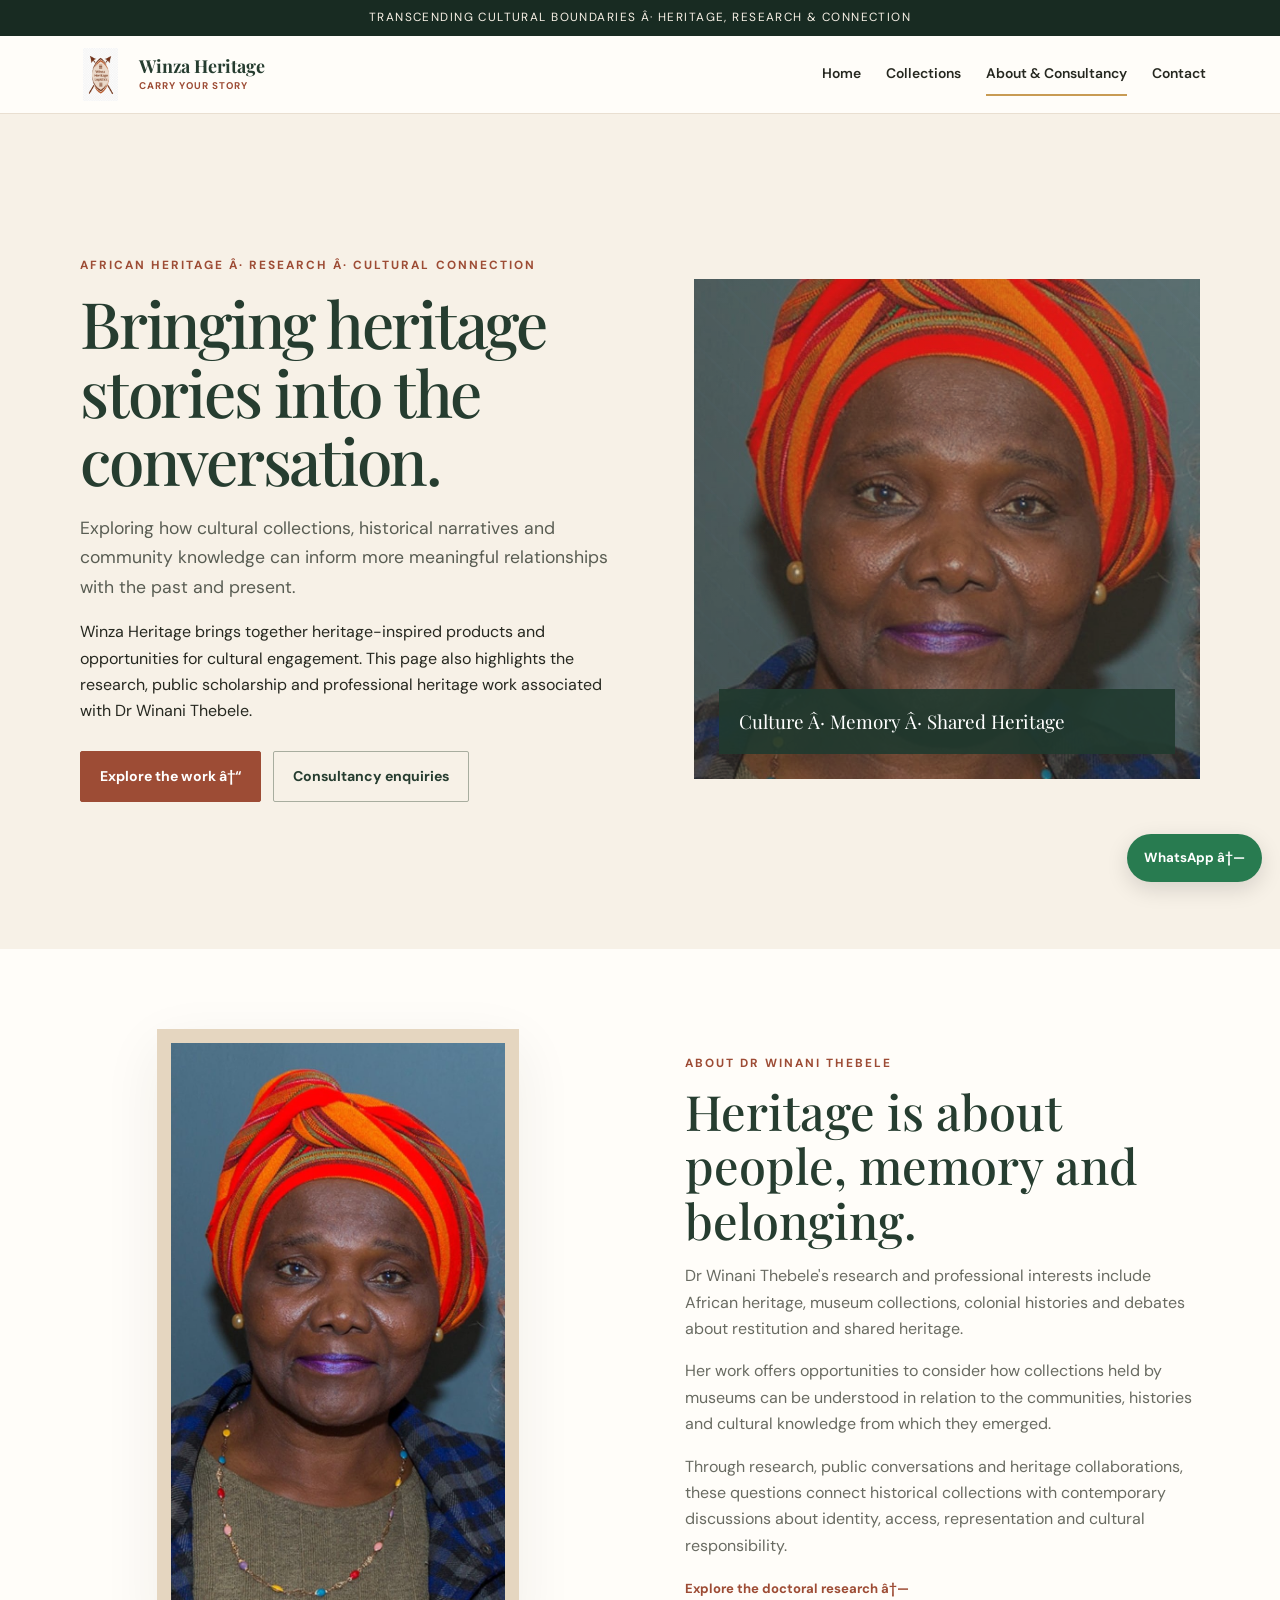
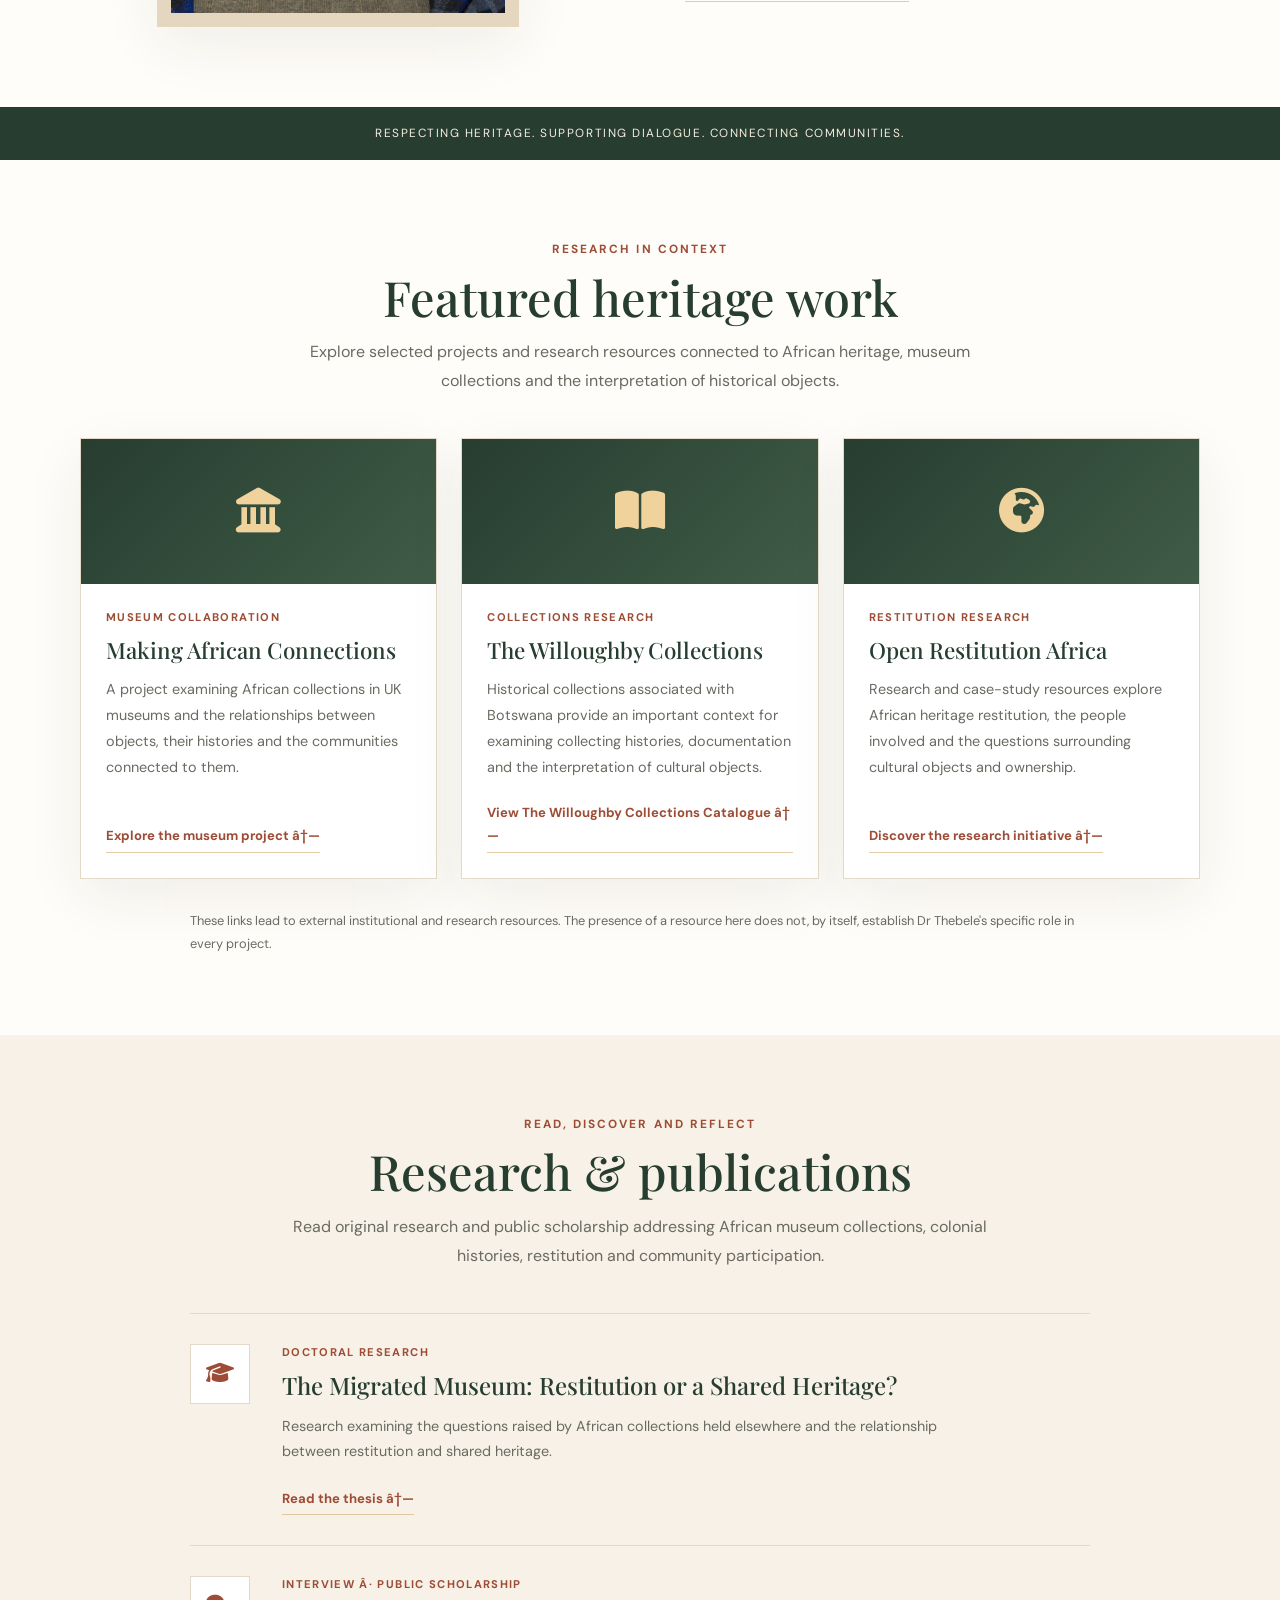
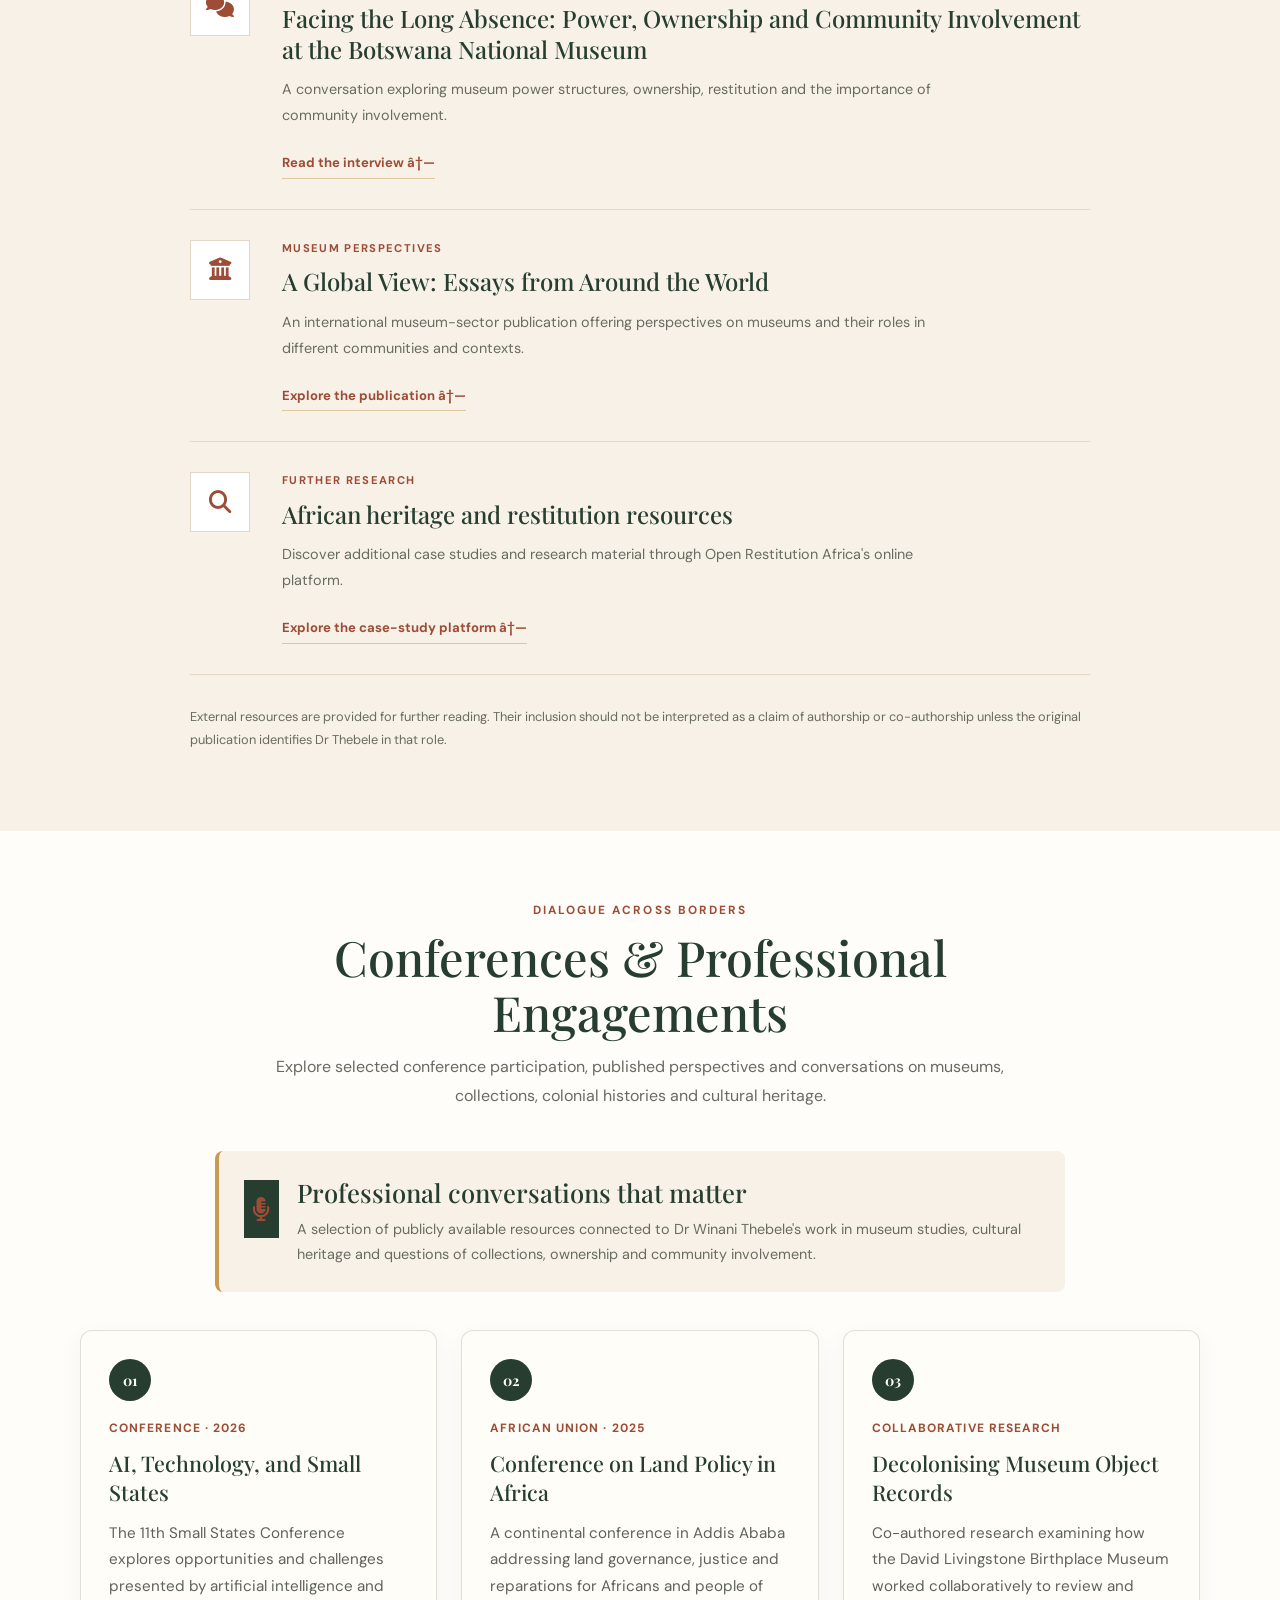
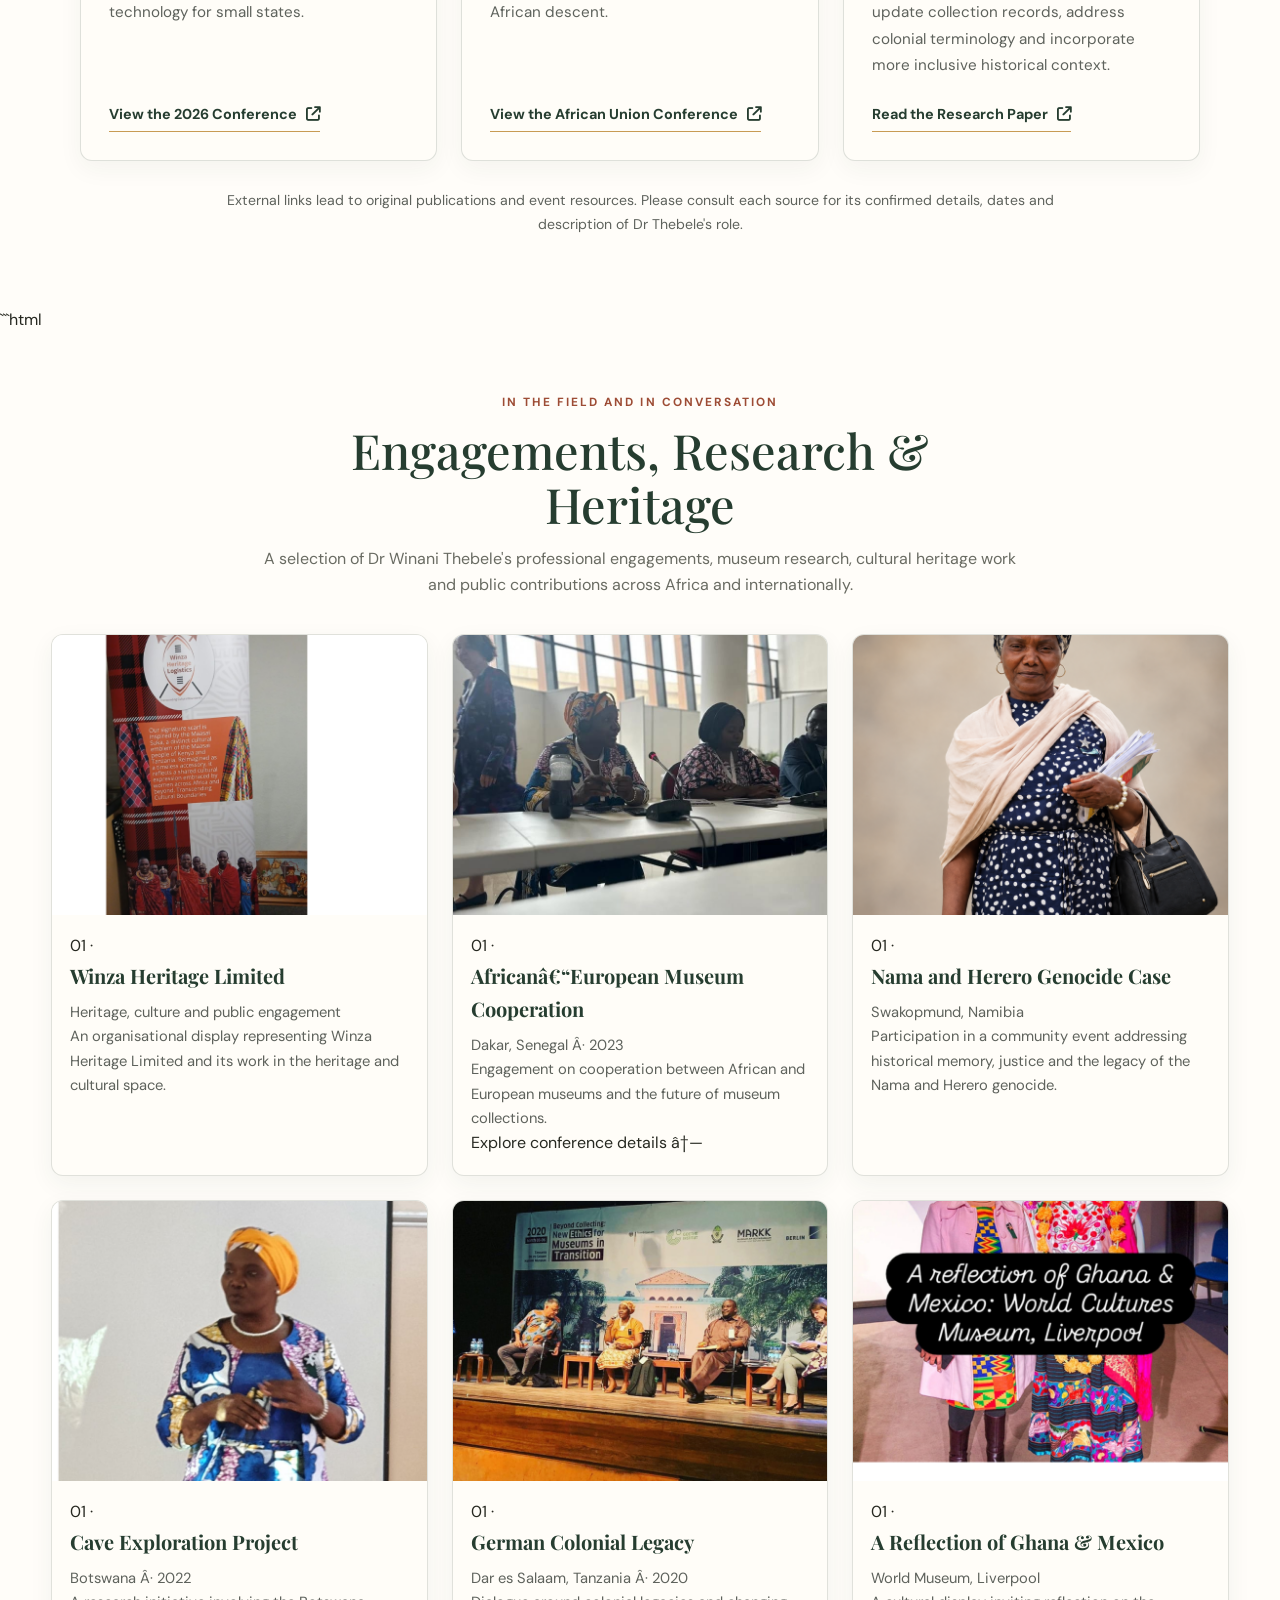
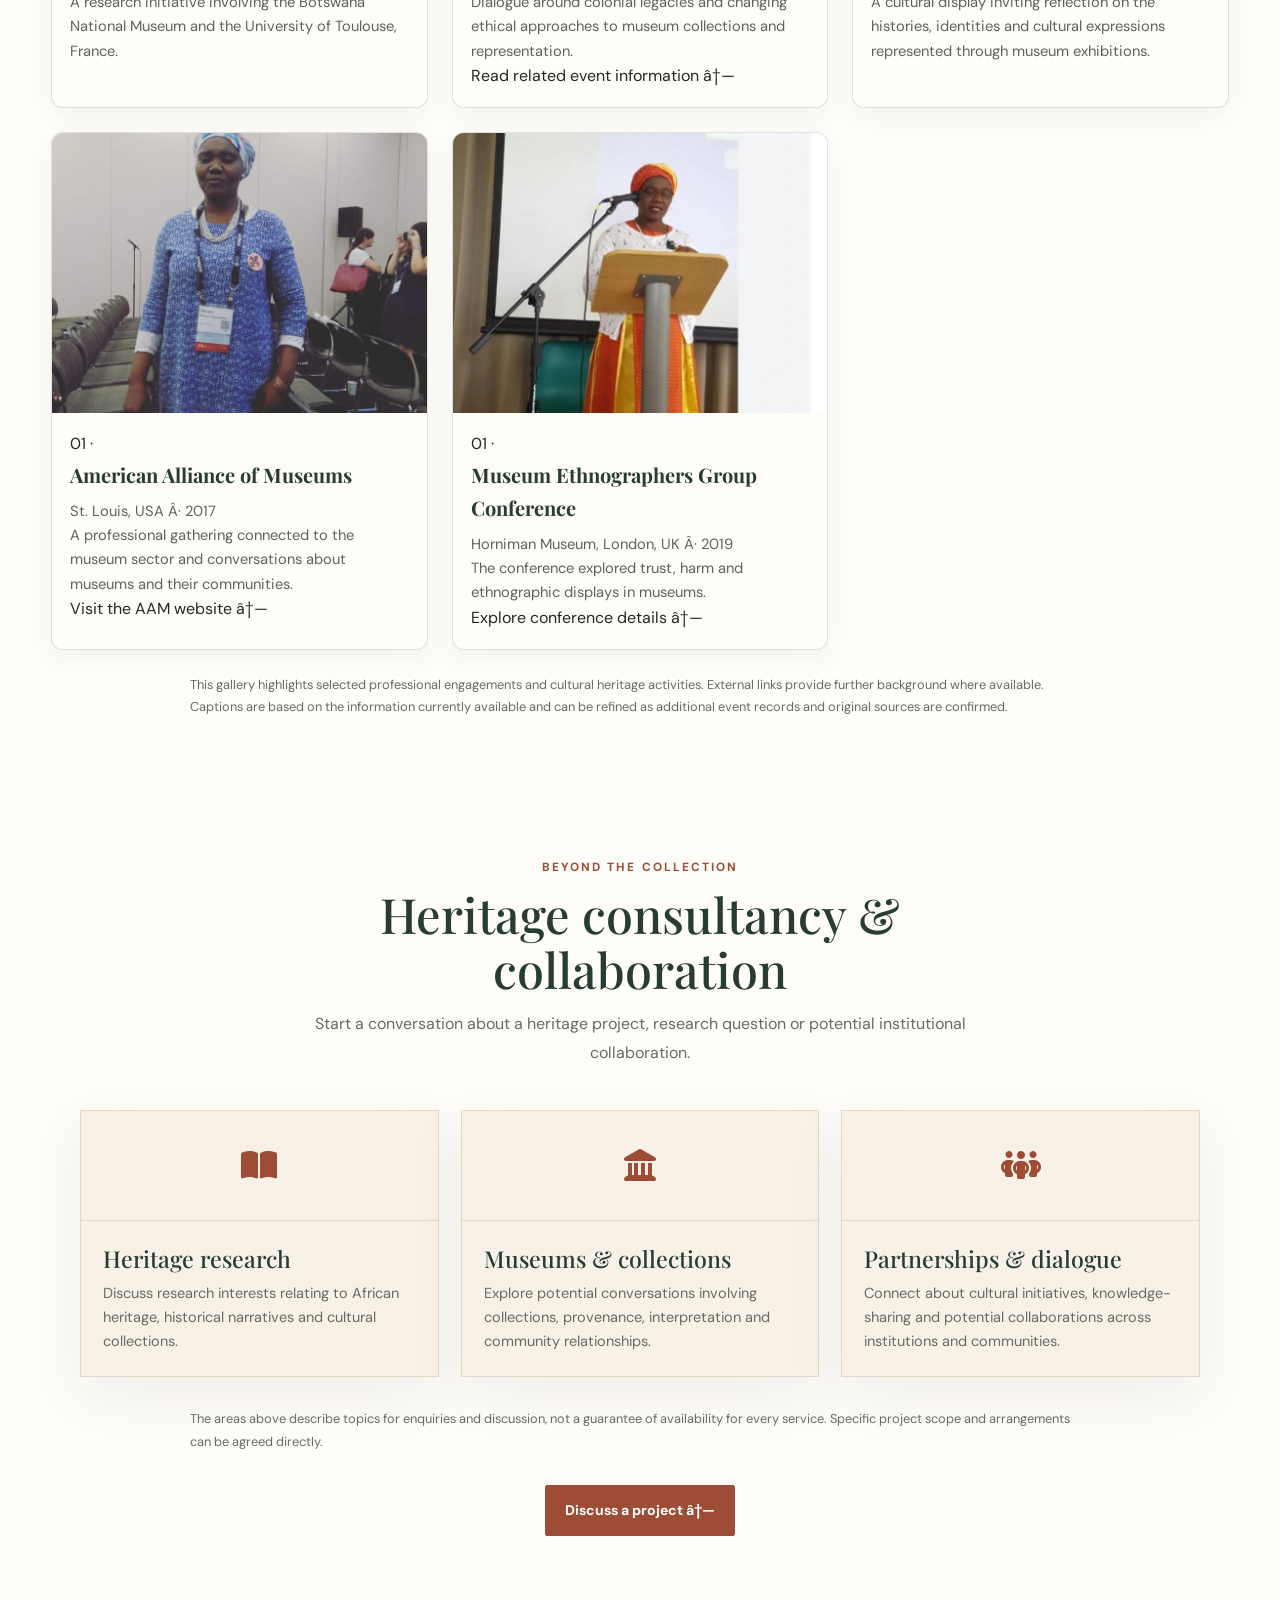
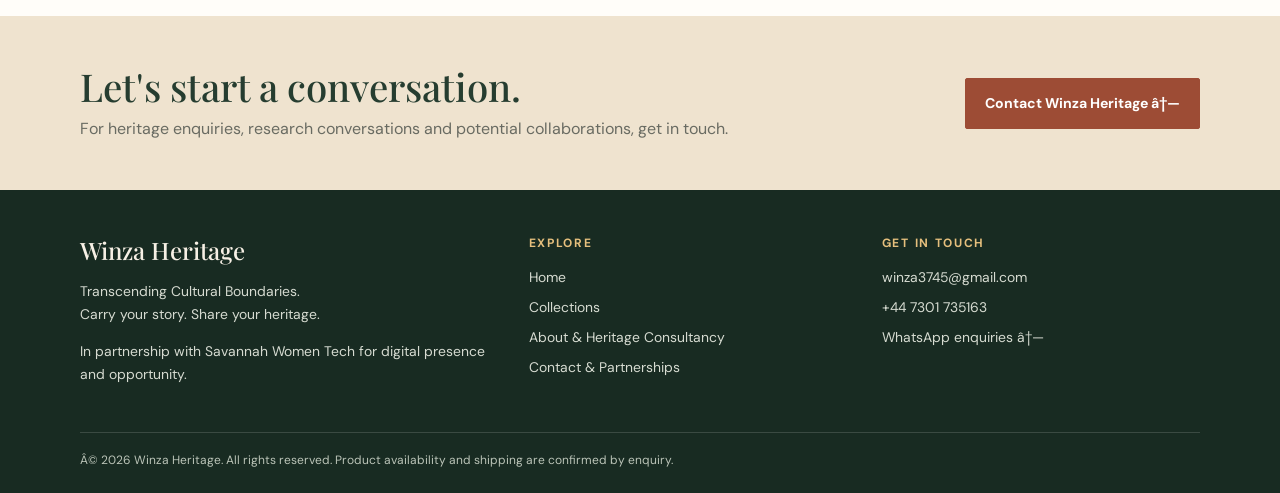
==== commit a35f2e76: "Update Winza Heritage consultancy portfolio" ====
--- a/about.html
+++ b/about.html
@@ -1,4 +1,4 @@
-
+﻿
 <!doctype html>
 <html lang="en">
 <head>
@@ -17,7 +17,7 @@
 <body>
 
   <div class="announcement">
-    Transcending Cultural Boundaries · Heritage, research & connection
+    Transcending Cultural Boundaries Â· Heritage, research & connection
   </div>
 
   <header class="site-header">
@@ -33,7 +33,7 @@
       <button class="nav-toggle"
               aria-label="Open navigation"
               aria-expanded="false">
-        Menu ☰
+        Menu â˜°
       </button>
 
       <nav class="nav-links">
@@ -52,7 +52,7 @@
       <div class="container hero-grid">
         <div class="hero-copy">
           <div class="eyebrow">
-            African heritage · Research · Cultural connection
+            African heritage Â· Research Â· Cultural connection
           </div>
 
           <h1 class="display">
@@ -74,7 +74,7 @@
 
           <div class="button-row">
             <a class="btn" href="#featured-work">
-              Explore the work ↓
+              Explore the work â†“
             </a>
             <a class="btn btn-outline" href="contact.html">
               Consultancy enquiries
@@ -88,7 +88,7 @@
             alt="Dr Winani Thebele"
           >
           <div class="hero-stamp">
-            Culture · Memory · Shared Heritage
+            Culture Â· Memory Â· Shared Heritage
           </div>
         </div>
       </div>
@@ -135,7 +135,7 @@
              href="https://wiredspace.wits.ac.za/server/api/core/bitstreams/2340e14a-1317-415c-8068-180f7d690dd7/content"
              target="_blank"
              rel="noopener noreferrer">
-            Explore the doctoral research ↗
+            Explore the doctoral research â†—
           </a>
         </div>
       </div>
@@ -176,7 +176,7 @@
                  href="https://brightonmuseums.org.uk/discovery/history-stories/making-african-connections-2/"
                  target="_blank"
                  rel="noopener noreferrer">
-                Explore the museum project ↗
+                Explore the museum project â†—
               </a>
             </div>
           </article>
@@ -194,10 +194,10 @@
                 documentation and the interpretation of cultural objects.
               </p>
               <a class="text-link"
-                 href="https://www.nihss.ac.za/sites/default/files/Awards_2023/HSS%20Awards%20Booklet%202023%20-%20eVersion.pdf"
+                 href="https://makingafricanconnections.org/s/archive/item/4160"
                  target="_blank"
                  rel="noopener noreferrer">
-                Read the research resource ↗
+                View The Willoughby Collections Catalogue â†—
               </a>
             </div>
           </article>
@@ -218,7 +218,7 @@
                  href="https://openrestitution.africa/introducing-our-case-study-researchers-2nd-cohort/"
                  target="_blank"
                  rel="noopener noreferrer">
-                Discover the research initiative ↗
+                Discover the research initiative â†—
               </a>
             </div>
           </article>
@@ -265,7 +265,7 @@
                  href="https://wiredspace.wits.ac.za/server/api/core/bitstreams/2340e14a-1317-415c-8068-180f7d690dd7/content"
                  target="_blank"
                  rel="noopener noreferrer">
-                Read the thesis ↗
+                Read the thesis â†—
               </a>
             </div>
           </article>
@@ -276,7 +276,7 @@
                  aria-hidden="true"></i>
             </div>
             <div class="publication-content">
-              <span class="portfolio-kicker">Interview · Public scholarship</span>
+              <span class="portfolio-kicker">Interview Â· Public scholarship</span>
               <h3>
                 Facing the Long Absence: Power, Ownership and
                 Community Involvement at the Botswana National Museum
@@ -290,7 +290,7 @@
                  href="https://www.roots-routes.org/facing-the-long-absence-power-structures-ownership-and-community-involvement-at-the-botswana-national-museum-a-dialogue-with-winani-thebele-by-anna-chiara-cimoli/"
                  target="_blank"
                  rel="noopener noreferrer">
-                Read the interview ↗
+                Read the interview â†—
               </a>
             </div>
           </article>
@@ -312,7 +312,7 @@
                  href="https://www.aam-us.org/2021/10/31/a-global-view-6-essays-from-around-the-world/"
                  target="_blank"
                  rel="noopener noreferrer">
-                Explore the publication ↗
+                Explore the publication â†—
               </a>
             </div>
           </article>
@@ -333,7 +333,7 @@
                  href="https://dataplatform.openrestitution.africa/case-study/1/"
                  target="_blank"
                  rel="noopener noreferrer">
-                Explore the case-study platform ↗
+                Explore the case-study platform â†—
               </a>
             </div>
           </article>
@@ -383,64 +383,63 @@
       <!-- CARD 1: CONFERENCE -->
       <article class="engagement-card">
         <span class="engagement-number">01</span>
-        <div class="engagement-card-label">Conference</div>
-        <h3>International Museum Dialogue</h3>
+        <div class="engagement-card-label">Conference · 2026</div>
+        <h3>AI, Technology, and Small States</h3>
         <p>
-          Explore the 2021 international conference on culture,
-          art, cultural identity and small states, including its
-          published programme and panel discussions.
+          The 11th Small States Conference explores opportunities
+          and challenges presented by artificial intelligence
+          and technology for small states.
         </p>
         <a
           class="engagement-link"
-          href="https://www.ismsworld.com/conference-proceedings/2021/12/15/conference-culture-art-cultural-identity-and-small-states"
+          href="https://www.biicl.org/events/12146/ai-technology-and-small-states-opportunities-and-challenges-11th-small-states-conference"
           target="_blank"
-          rel="noopener noreferrer"
-          aria-label="View the 2021 conference proceedings">
-          View Conference Proceedings
+          rel="noopener noreferrer">
+          View the 2026 Conference
           <i class="fa-solid fa-arrow-up-right-from-square"
              aria-hidden="true"></i>
         </a>
       </article>
 
-      <!-- CARD 2: PUBLISHED ESSAY -->
+      <!-- CARD 2: AFRICAN UNION CONFERENCE -->
       <article class="engagement-card">
         <span class="engagement-number">02</span>
-        <div class="engagement-card-label">Published Perspective</div>
-        <h3>Colonial History &amp; Heritage</h3>
+        <div class="engagement-card-label">African Union · 2025</div>
+        <h3>Conference on Land Policy in Africa</h3>
         <p>
-          Read perspectives on museums, cultural identity and
-          institutional change in this collection of essays
-          published by the American Alliance of Museums.
+          A continental conference in Addis Ababa addressing
+          land governance, justice and reparations for Africans
+          and people of African descent.
         </p>
         <a
           class="engagement-link"
-          href="https://www.aam-us.org/2021/10/31/a-global-view-6-essays-from-around-the-world/"
+          href="https://www.au.int/en/newsevents/20251110/2025-conference-land-policy-africa"
           target="_blank"
-          rel="noopener noreferrer"
-          aria-label="Read A Global View, published by the American Alliance of Museums">
-          Read Published Essay Collection
+          rel="noopener noreferrer">
+          View the African Union Conference
           <i class="fa-solid fa-arrow-up-right-from-square"
              aria-hidden="true"></i>
         </a>
       </article>
 
-      <!-- CARD 3: INTERVIEW -->
+      <!-- CARD 3: DAVID LIVINGSTONE BIRTHPLACE MUSEUM -->
       <article class="engagement-card">
         <span class="engagement-number">03</span>
-        <div class="engagement-card-label">Interview</div>
-        <h3>Public Engagement &amp; Museum Collections</h3>
+        <div class="engagement-card-label">Collaborative Research</div>
+        <h3>Decolonising Museum Object Records</h3>
         <p>
-          Discover a conversation about power structures,
-          ownership and community involvement at the
-          Botswana National Museum.
+          Co-authored research examining how the David Livingstone
+          Birthplace Museum worked collaboratively to review and update
+          collection records, address colonial terminology and incorporate
+          more inclusive historical context.
         </p>
         <a
           class="engagement-link"
-          href="https://www.roots-routes.org/facing-the-long-absence-power-structures-ownership-and-community-involvement-at-the-botswana-national-museum-a-dialogue-with-winani-thebele-by-anna-chiara-cimoli/"
+          href="https://journals.sagepub.com/doi/10.1177/15501906231220973"
           target="_blank"
           rel="noopener noreferrer"
-          aria-label="Read the Roots and Routes interview with Winani Thebele">
-          Read the Interview
+          aria-label="Read the collaborative research paper on updating object records at the David Livingstone Birthplace Museum">
+          Read the Research Paper
           <i class="fa-solid fa-arrow-up-right-from-square"
              aria-hidden="true"></i>
         </a>
@@ -476,7 +475,28 @@
 
     <div class="gallery-grid">
 
-      <!-- 01: Dakar, Senegal, 2023 -->
+      <!-- 01: Winza Heritage Limited -->
+      <figure class="gallery-card">
+        <img
+          src="assets/images/7.png"
+          alt="Winza Heritage Limited heritage organisation display"
+          loading="lazy"
+        >
+        <figcaption>
+          01 · </span>
+          <h3>Winza Heritage Limited</h3>
+          <p>
+            Heritage, culture and public engagement
+          </p>
+          <p>
+            An organisational display representing Winza Heritage
+            Limited and its work in the heritage and cultural space.
+          </p>
+        </figcaption>
+      </figure>
+
+
+      <!-- 02: Dakar, Senegal, 2023 -->
       <figure class="gallery-card">
         <img
           src="assets/images/1.png"
@@ -484,10 +504,10 @@
           loading="lazy"
         >
         <figcaption>
-          <span>01 · International Collaboration</span>
-          <h3>African–European Museum Cooperation</h3>
-          <p>
-            Dakar, Senegal · 2023
+          01 · </span>
+          <h3>Africanâ€“European Museum Cooperation</h3>
+          <p>
+            Dakar, Senegal Â· 2023
           </p>
           <p>
             Engagement on cooperation between African and European
@@ -498,12 +518,12 @@
             target="_blank"
             rel="noopener noreferrer"
           >
-            Explore conference details ↗
+            Explore conference details â†—
           </a>
         </figcaption>
       </figure>
 
-      <!-- 02: Swakopmund, Namibia -->
+      <!-- 03: Swakopmund, Namibia -->
       <figure class="gallery-card">
         <img
           src="assets/images/2.png"
@@ -511,7 +531,7 @@
           loading="lazy"
         >
         <figcaption>
-          <span>02 · Community Engagement</span>
+          01 · </span>
           <h3>Nama and Herero Genocide Case</h3>
           <p>
             Swakopmund, Namibia
@@ -523,7 +543,7 @@
         </figcaption>
       </figure>
 
-      <!-- 03: Cave exploration project, 2022 -->
+      <!-- 04: Cave exploration project, 2022 -->
       <figure class="gallery-card">
         <img
           src="assets/images/3.png"
@@ -531,10 +551,10 @@
           loading="lazy"
         >
         <figcaption>
-          <span>03 · Research &amp; Collaboration</span>
+          01 · </span>
           <h3>Cave Exploration Project</h3>
           <p>
-            Botswana · 2022
+            Botswana Â· 2022
           </p>
           <p>
             A research initiative involving the Botswana National Museum
@@ -543,7 +563,7 @@
         </figcaption>
       </figure>
 
-      <!-- 04: Dar es Salaam, Tanzania, 2020 -->
+      <!-- 05: Dar es Salaam, Tanzania, 2020 -->
       <figure class="gallery-card">
         <img
           src="assets/images/4.png"
@@ -551,10 +571,10 @@
           loading="lazy"
         >
         <figcaption>
-          <span>04 · Historical Dialogue</span>
+          01 · </span>
           <h3>German Colonial Legacy</h3>
           <p>
-            Dar es Salaam, Tanzania · 2020
+            Dar es Salaam, Tanzania Â· 2020
           </p>
           <p>
             Dialogue around colonial legacies and changing ethical
@@ -565,12 +585,12 @@
             target="_blank"
             rel="noopener noreferrer"
           >
-            Read related event information ↗
+            Read related event information â†—
           </a>
         </figcaption>
       </figure>
 
-      <!-- 05: World Museum, Liverpool -->
+      <!-- 06: World Museum, Liverpool -->
       <figure class="gallery-card">
         <img
           src="assets/images/5.png"
@@ -578,7 +598,7 @@
           loading="lazy"
         >
         <figcaption>
-          <span>05 · Cultural Heritage</span>
+          01 · </span>
           <h3>A Reflection of Ghana &amp; Mexico</h3>
           <p>
             World Museum, Liverpool
@@ -591,7 +611,7 @@
         </figcaption>
       </figure>
 
-      <!-- 06: American Alliance of Museums, 2017 -->
+      <!-- 07: American Alliance of Museums, 2017 -->
       <figure class="gallery-card">
         <img
           src="assets/images/6.png"
@@ -599,10 +619,10 @@
           loading="lazy"
         >
         <figcaption>
-          <span>06 · Museum Professionals</span>
+          01 · </span>
           <h3>American Alliance of Museums</h3>
           <p>
-            St. Louis, USA · 2017
+            St. Louis, USA Â· 2017
           </p>
           <p>
             A professional gathering connected to the museum sector
@@ -613,28 +633,8 @@
             target="_blank"
             rel="noopener noreferrer"
           >
-            Visit the AAM website ↗
+            Visit the AAM website â†—
           </a>
-        </figcaption>
-      </figure>
-
-      <!-- 07: Winza Heritage Limited -->
-      <figure class="gallery-card">
-        <img
-          src="assets/images/7.png"
-          alt="Winza Heritage Limited heritage organisation display"
-          loading="lazy"
-        >
-        <figcaption>
-          <span>07 · Heritage Organisation</span>
-          <h3>Winza Heritage Limited</h3>
-          <p>
-            Heritage, culture and public engagement
-          </p>
-          <p>
-            An organisational display representing Winza Heritage
-            Limited and its work in the heritage and cultural space.
-          </p>
         </figcaption>
       </figure>
 
@@ -646,10 +646,10 @@
           loading="lazy"
         >
         <figcaption>
-          <span>08 · Public Engagement</span>
+          01 · </span>
           <h3>Museum Ethnographers Group Conference</h3>
           <p>
-            Horniman Museum, London, UK · 2019
+            Horniman Museum, London, UK Â· 2019
           </p>
           <p>
             The conference explored trust, harm and ethnographic
@@ -660,7 +660,7 @@
             target="_blank"
             rel="noopener noreferrer"
           >
-            Explore conference details ↗
+            Explore conference details â†—
           </a>
         </figcaption>
       </figure>
@@ -746,7 +746,7 @@
 
         <div class="button-row portfolio-center">
           <a class="btn" href="contact.html">
-            Discuss a project ↗
+            Discuss a project â†—
           </a>
         </div>
       </div>
@@ -763,7 +763,7 @@
           </p>
         </div>
         <a class="btn" href="contact.html">
-          Contact Winza Heritage ↗
+          Contact Winza Heritage â†—
         </a>
       </div>
     </section>
@@ -805,14 +805,14 @@
             <a href="https://wa.me/447301735163"
                target="_blank"
                rel="noopener noreferrer">
-              WhatsApp enquiries ↗
+              WhatsApp enquiries â†—
             </a>
           </div>
         </div>
       </div>
 
       <div class="copyright">
-        © <span data-year></span> Winza Heritage.
+        Â© <span data-year></span> Winza Heritage.
         All rights reserved. Product availability and shipping
         are confirmed by enquiry.
       </div>
@@ -824,9 +824,16 @@
      target="_blank"
      rel="noopener noreferrer"
      aria-label="Contact Winza Heritage on WhatsApp">
-    WhatsApp ↗
+    WhatsApp â†—
   </a>
 
   <script src="assets/site.js"></script>
 </body>
 </html>
+
+
+
+
+
+
+
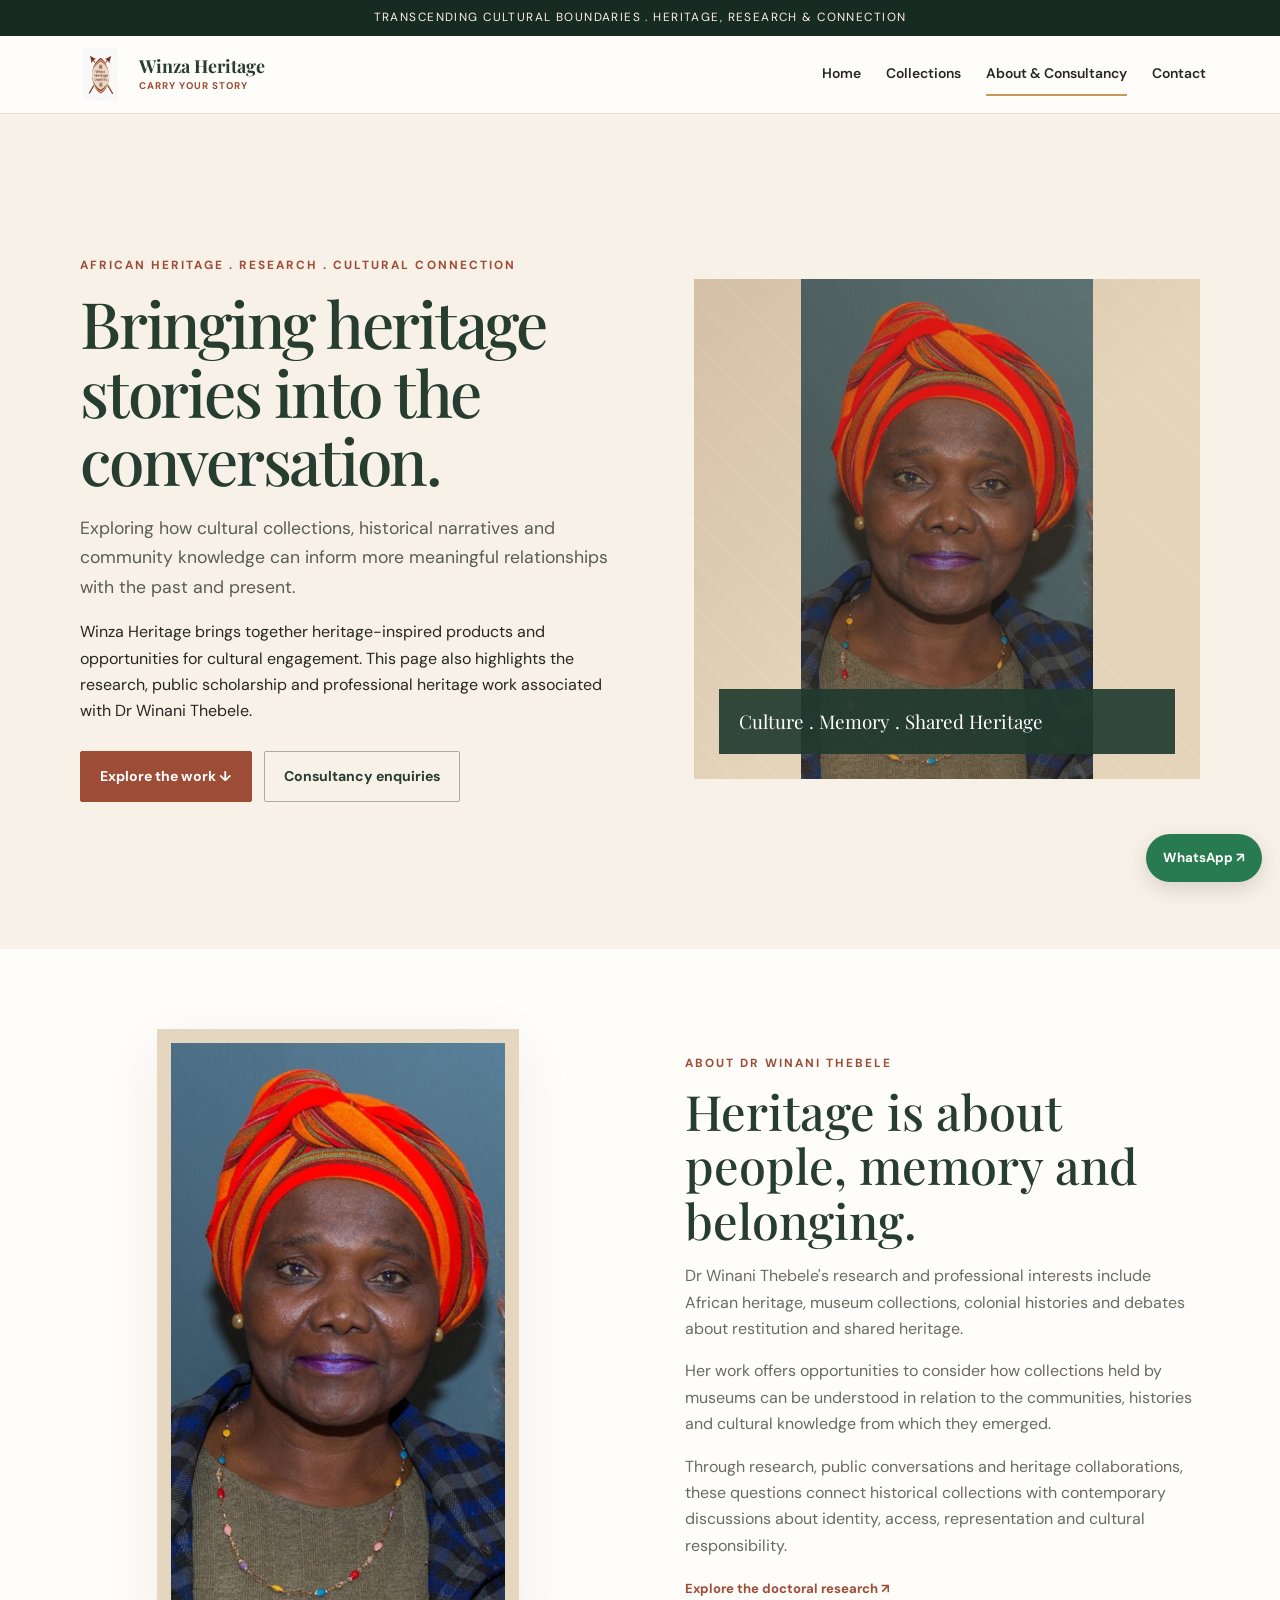
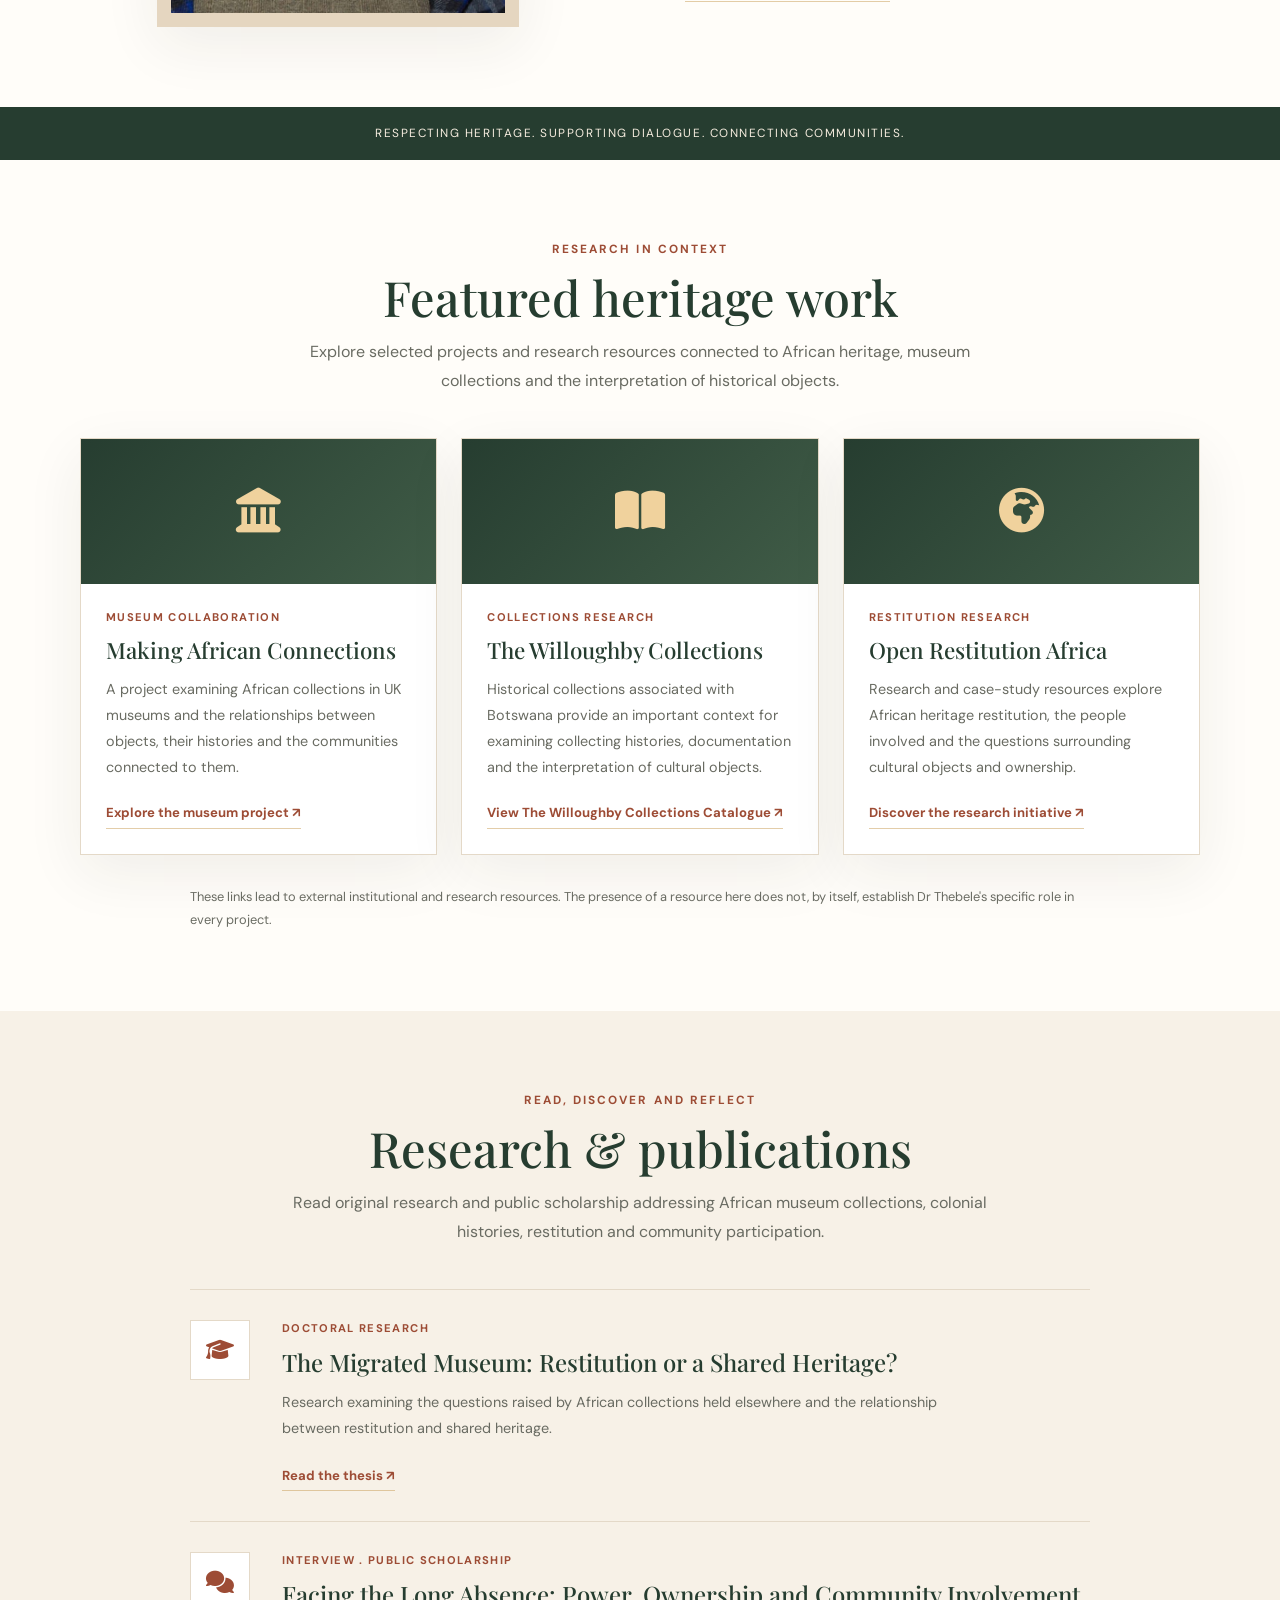
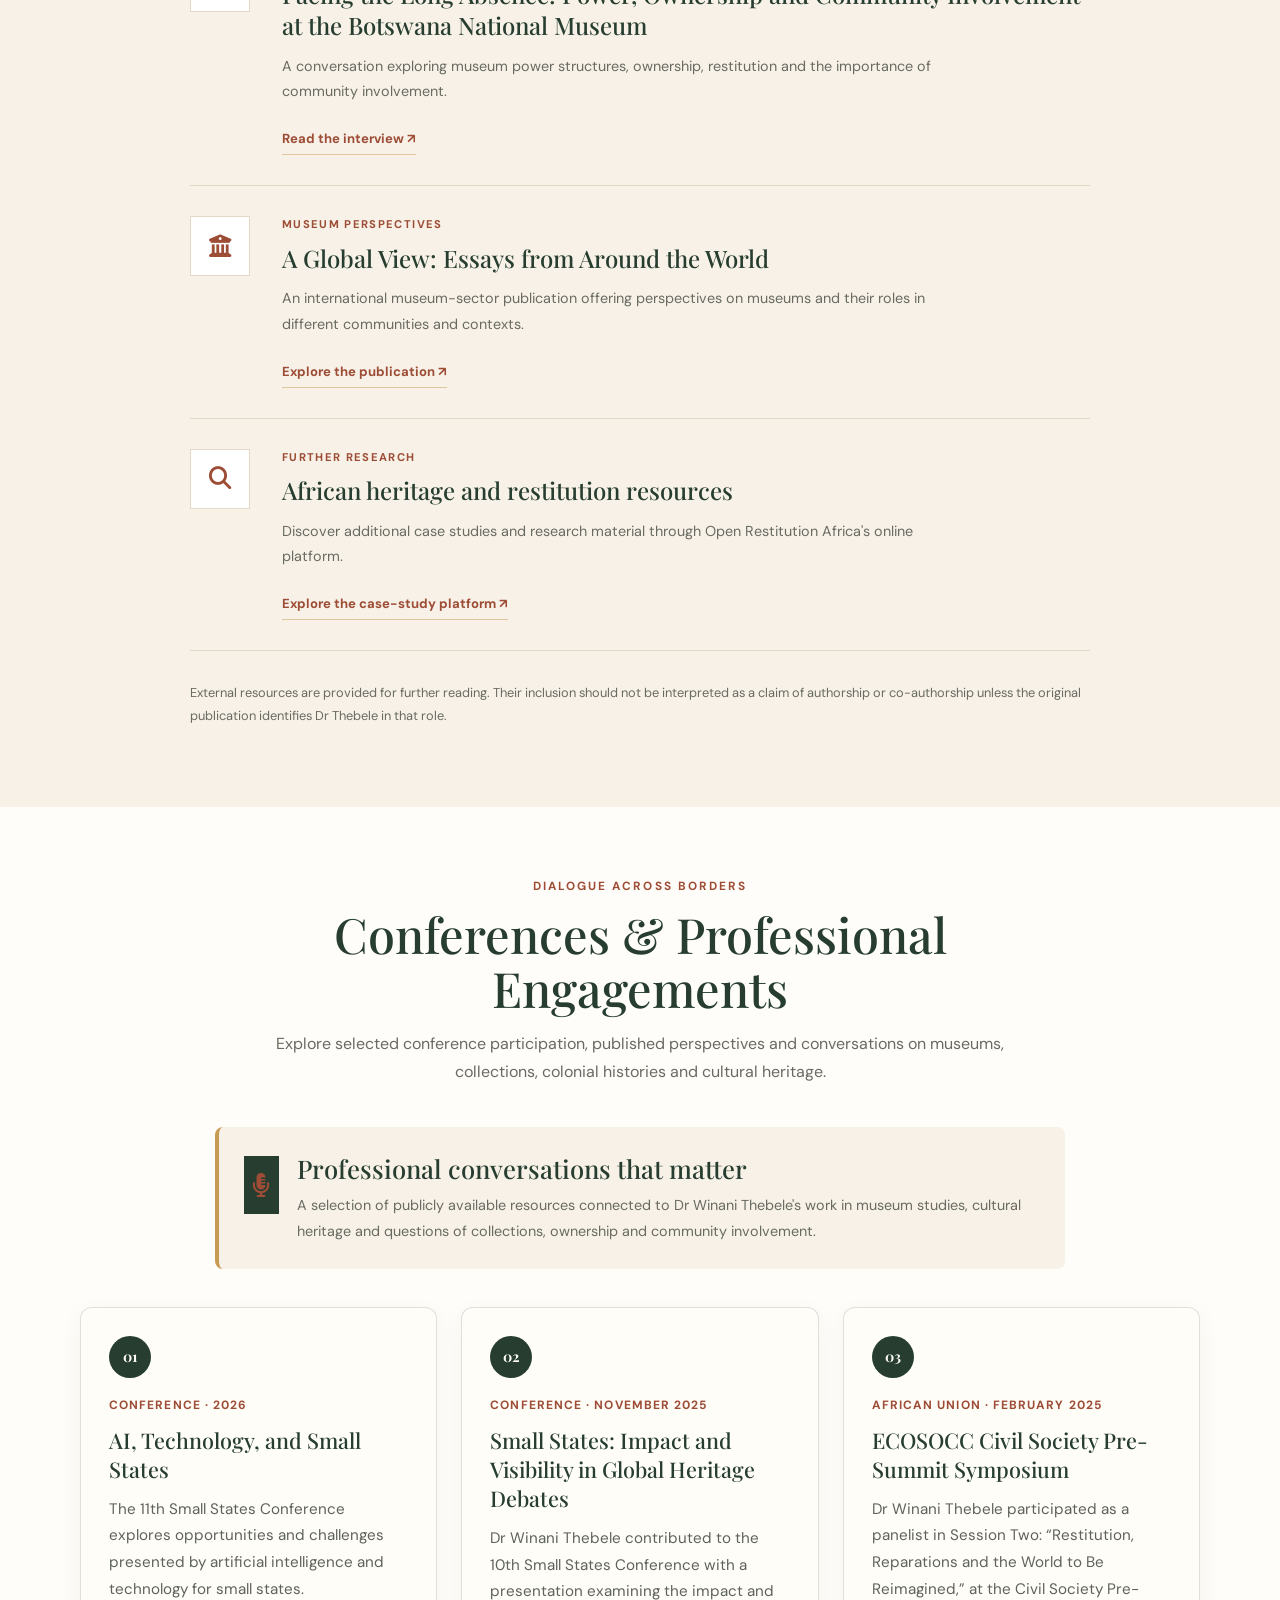
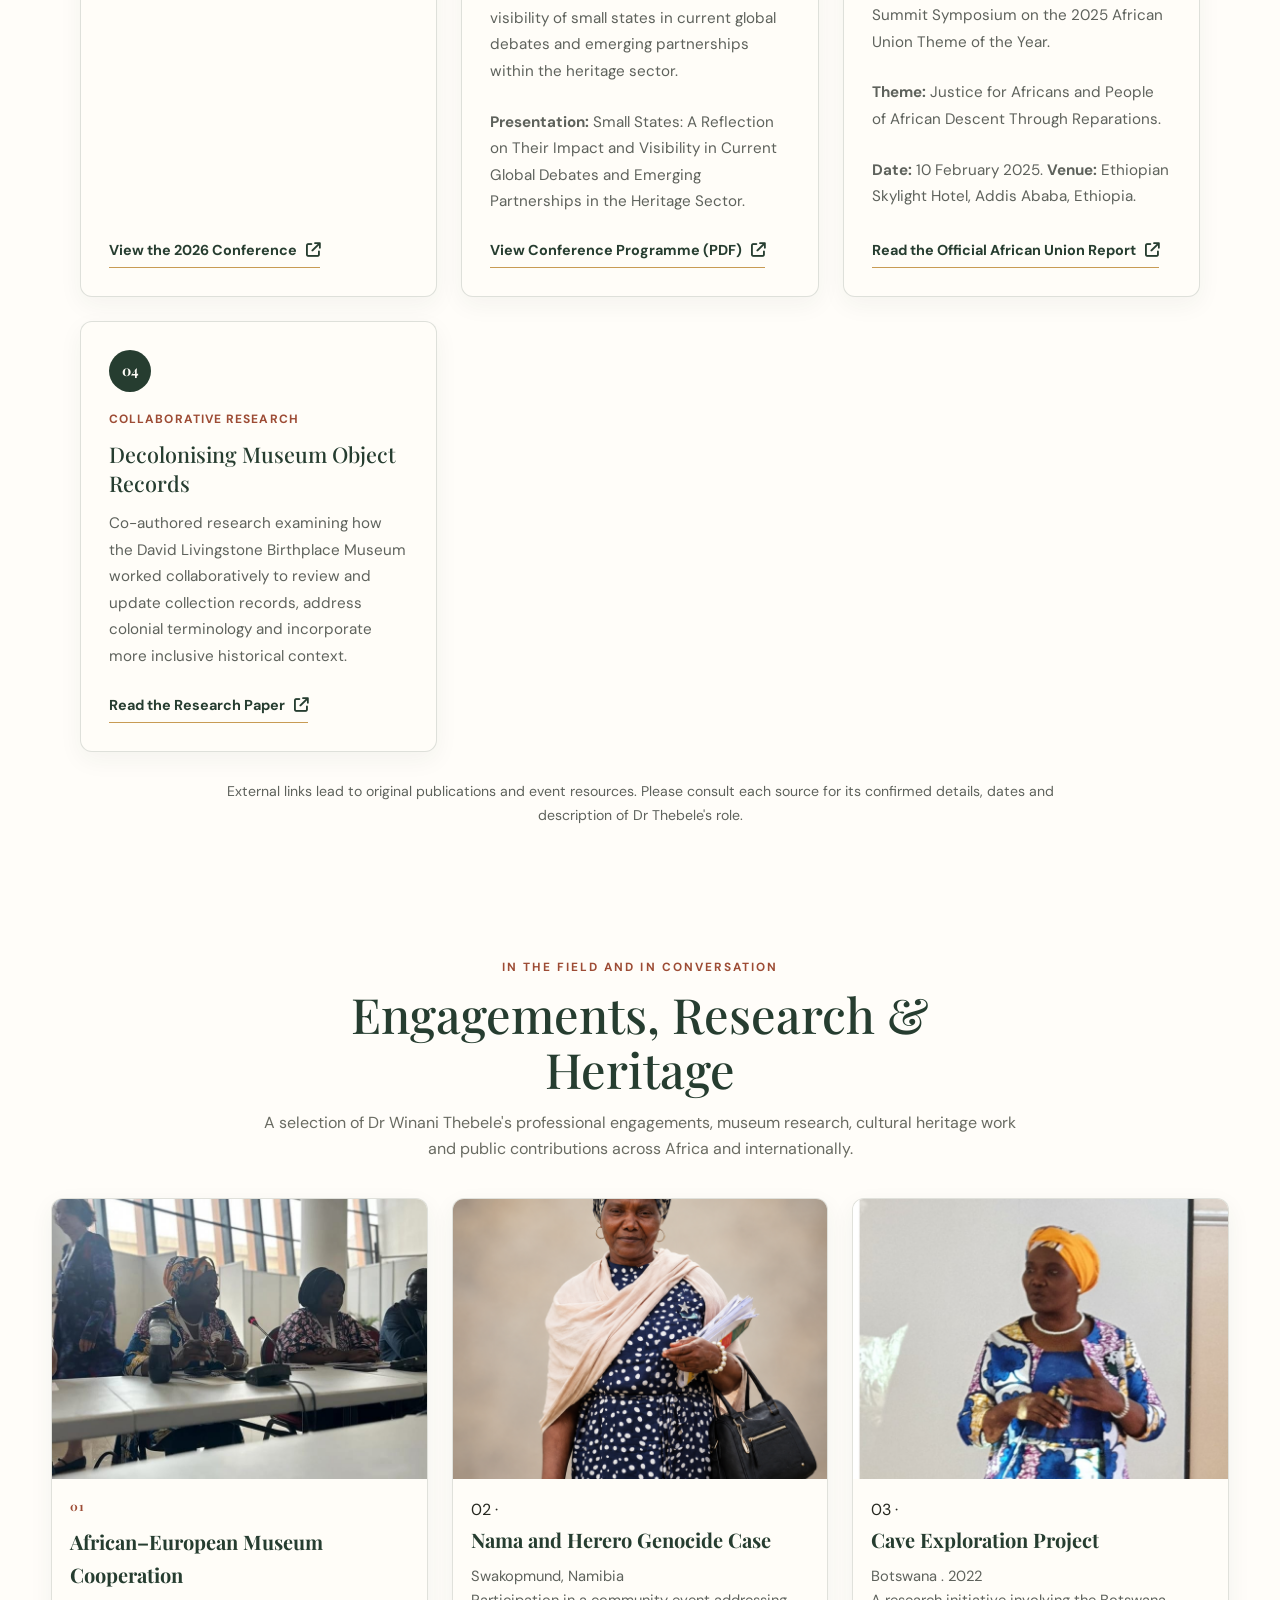
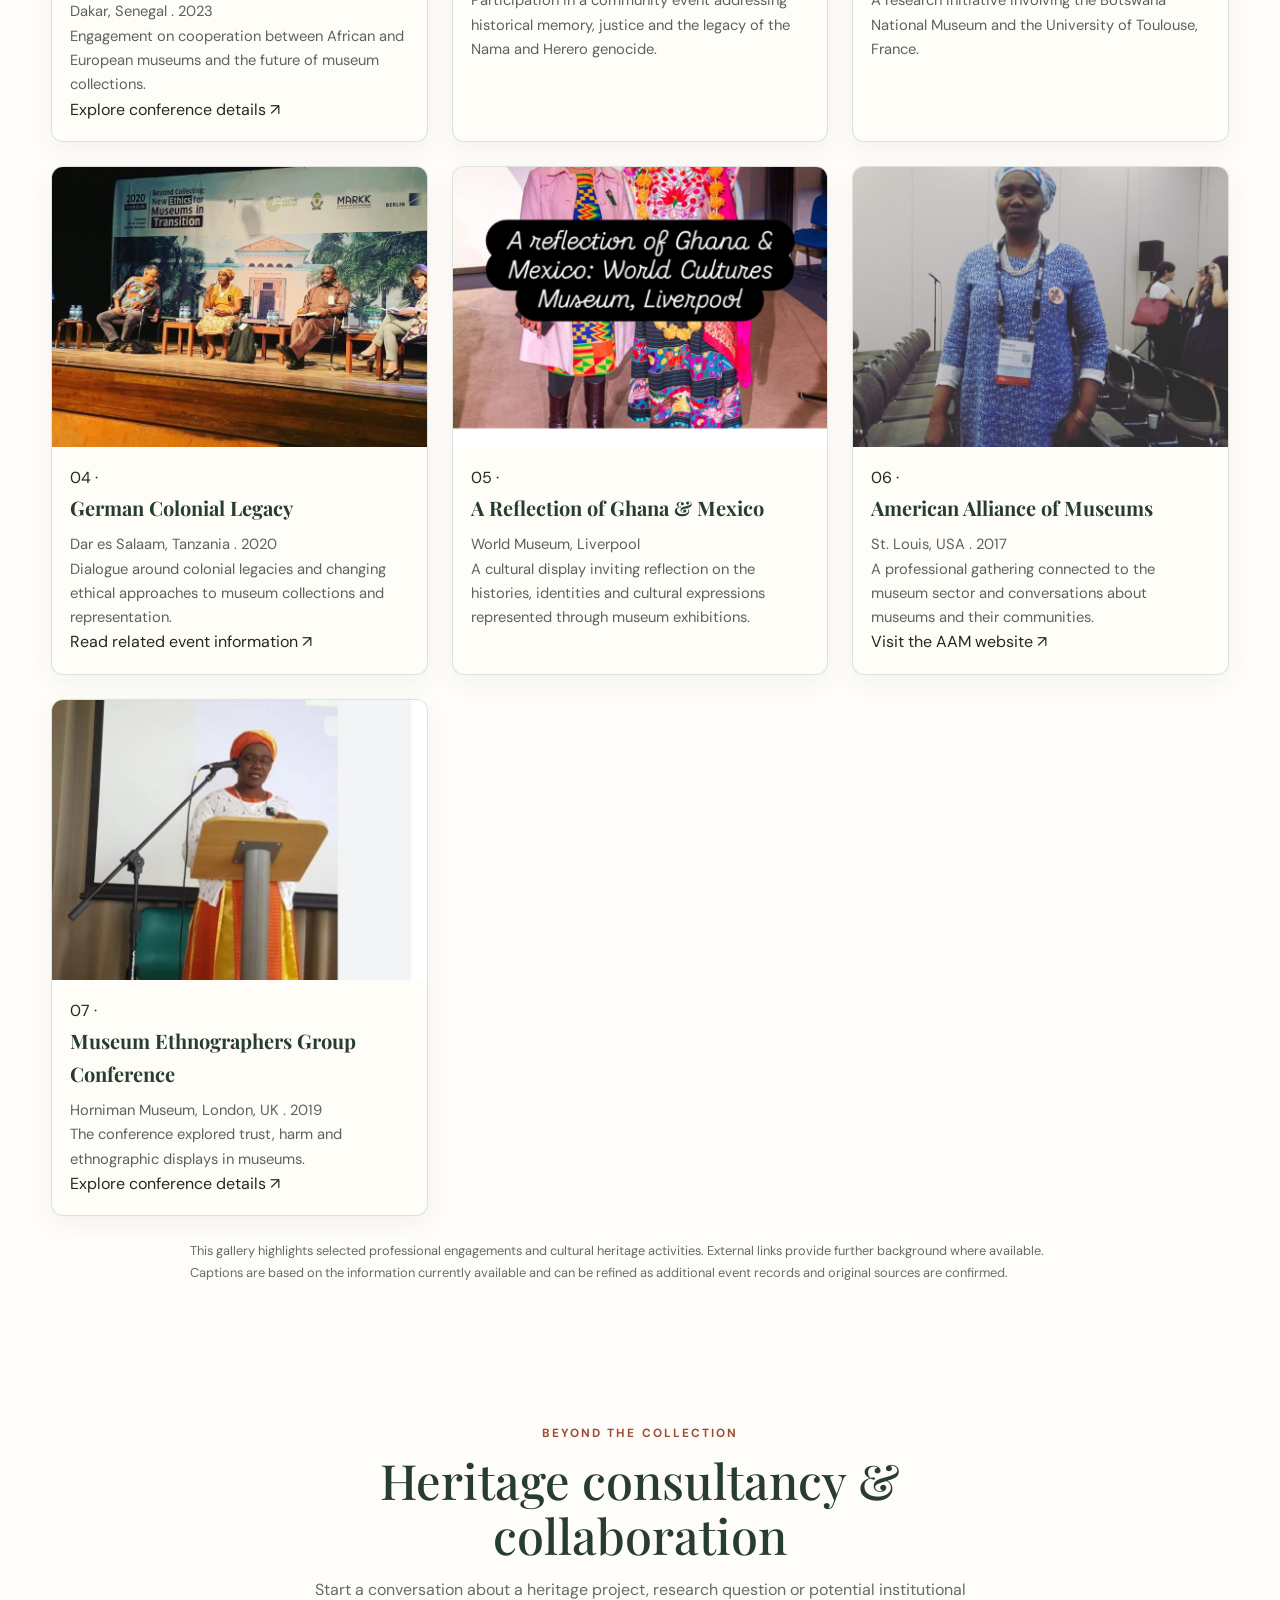
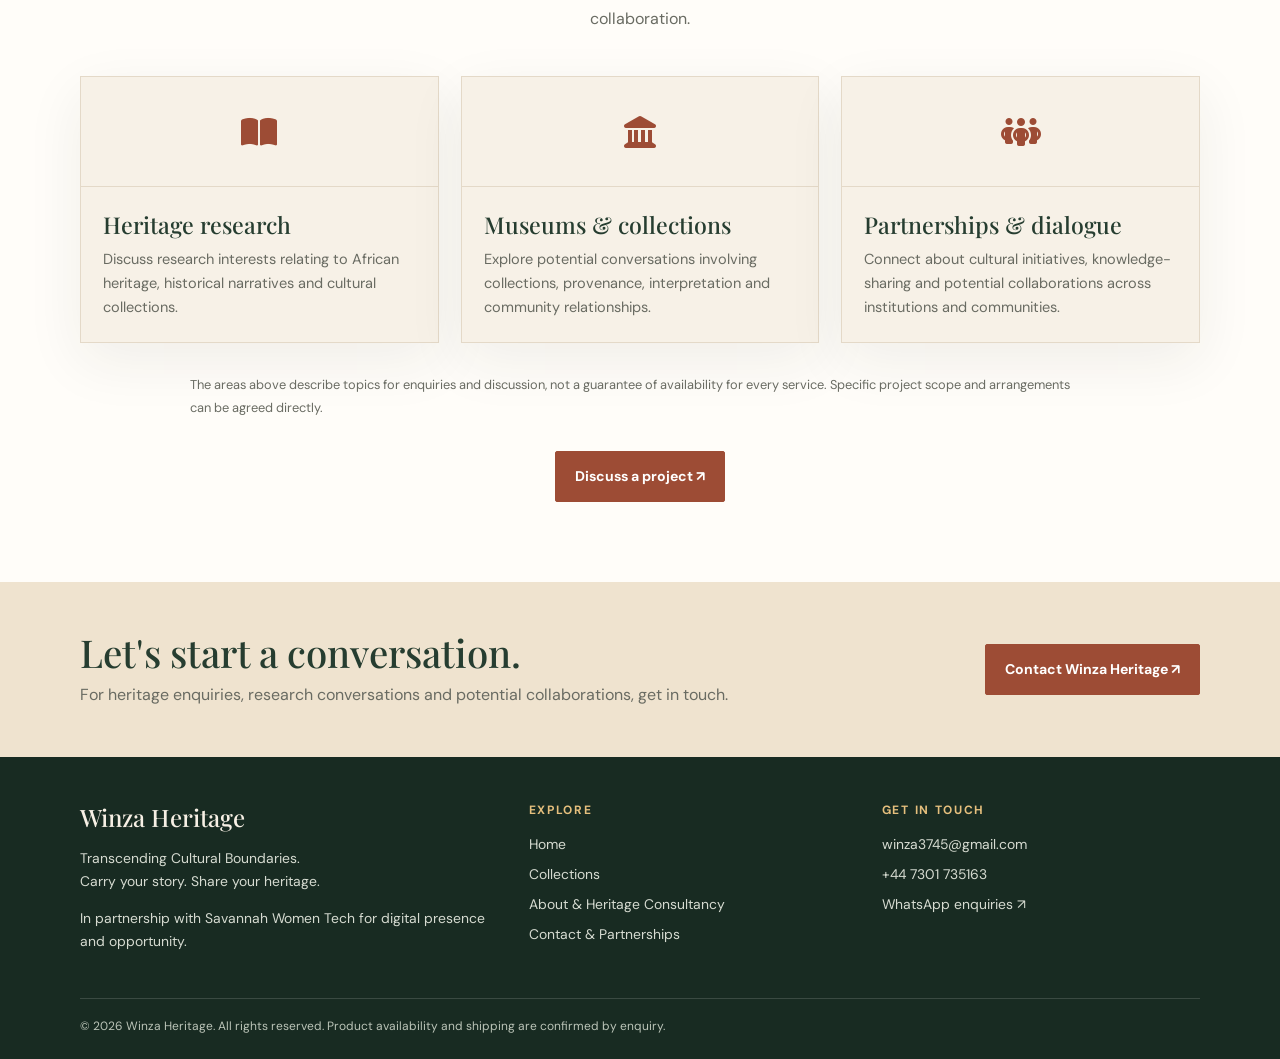
==== commit 9a22654d: "Fix gallery, image layout, and text encoding" ====
--- a/about.html
+++ b/about.html
@@ -1,4 +1,4 @@
-﻿
+
 <!doctype html>
 <html lang="en">
 <head>
@@ -17,7 +17,7 @@
 <body>
 
   <div class="announcement">
-    Transcending Cultural Boundaries Â· Heritage, research & connection
+    Transcending Cultural Boundaries . Heritage, research & connection
   </div>
 
   <header class="site-header">
@@ -33,7 +33,7 @@
       <button class="nav-toggle"
               aria-label="Open navigation"
               aria-expanded="false">
-        Menu â˜°
+        Menu ☰
       </button>
 
       <nav class="nav-links">
@@ -52,7 +52,7 @@
       <div class="container hero-grid">
         <div class="hero-copy">
           <div class="eyebrow">
-            African heritage Â· Research Â· Cultural connection
+            African heritage . Research . Cultural connection
           </div>
 
           <h1 class="display">
@@ -74,7 +74,7 @@
 
           <div class="button-row">
             <a class="btn" href="#featured-work">
-              Explore the work â†“
+              Explore the work ↓
             </a>
             <a class="btn btn-outline" href="contact.html">
               Consultancy enquiries
@@ -88,7 +88,7 @@
             alt="Dr Winani Thebele"
           >
           <div class="hero-stamp">
-            Culture Â· Memory Â· Shared Heritage
+            Culture . Memory . Shared Heritage
           </div>
         </div>
       </div>
@@ -135,7 +135,7 @@
              href="https://wiredspace.wits.ac.za/server/api/core/bitstreams/2340e14a-1317-415c-8068-180f7d690dd7/content"
              target="_blank"
              rel="noopener noreferrer">
-            Explore the doctoral research â†—
+            Explore the doctoral research ↗
           </a>
         </div>
       </div>
@@ -176,7 +176,7 @@
                  href="https://brightonmuseums.org.uk/discovery/history-stories/making-african-connections-2/"
                  target="_blank"
                  rel="noopener noreferrer">
-                Explore the museum project â†—
+                Explore the museum project ↗
               </a>
             </div>
           </article>
@@ -197,7 +197,7 @@
                  href="https://makingafricanconnections.org/s/archive/item/4160"
                  target="_blank"
                  rel="noopener noreferrer">
-                View The Willoughby Collections Catalogue â†—
+                View The Willoughby Collections Catalogue ↗
               </a>
             </div>
           </article>
@@ -218,7 +218,7 @@
                  href="https://openrestitution.africa/introducing-our-case-study-researchers-2nd-cohort/"
                  target="_blank"
                  rel="noopener noreferrer">
-                Discover the research initiative â†—
+                Discover the research initiative ↗
               </a>
             </div>
           </article>
@@ -265,7 +265,7 @@
                  href="https://wiredspace.wits.ac.za/server/api/core/bitstreams/2340e14a-1317-415c-8068-180f7d690dd7/content"
                  target="_blank"
                  rel="noopener noreferrer">
-                Read the thesis â†—
+                Read the thesis ↗
               </a>
             </div>
           </article>
@@ -276,7 +276,7 @@
                  aria-hidden="true"></i>
             </div>
             <div class="publication-content">
-              <span class="portfolio-kicker">Interview Â· Public scholarship</span>
+              <span class="portfolio-kicker">Interview . Public scholarship</span>
               <h3>
                 Facing the Long Absence: Power, Ownership and
                 Community Involvement at the Botswana National Museum
@@ -290,7 +290,7 @@
                  href="https://www.roots-routes.org/facing-the-long-absence-power-structures-ownership-and-community-involvement-at-the-botswana-national-museum-a-dialogue-with-winani-thebele-by-anna-chiara-cimoli/"
                  target="_blank"
                  rel="noopener noreferrer">
-                Read the interview â†—
+                Read the interview ↗
               </a>
             </div>
           </article>
@@ -312,7 +312,7 @@
                  href="https://www.aam-us.org/2021/10/31/a-global-view-6-essays-from-around-the-world/"
                  target="_blank"
                  rel="noopener noreferrer">
-                Explore the publication â†—
+                Explore the publication ↗
               </a>
             </div>
           </article>
@@ -333,7 +333,7 @@
                  href="https://dataplatform.openrestitution.africa/case-study/1/"
                  target="_blank"
                  rel="noopener noreferrer">
-                Explore the case-study platform â†—
+                Explore the case-study platform ↗
               </a>
             </div>
           </article>
@@ -378,9 +378,10 @@
       </div>
     </div>
 
+    
     <div class="engagement-points">
 
-      <!-- CARD 1: CONFERENCE -->
+      <!-- CARD 1: SMALL STATES CONFERENCE 2026 -->
       <article class="engagement-card">
         <span class="engagement-number">01</span>
         <div class="engagement-card-label">Conference · 2026</div>
@@ -401,30 +402,73 @@
         </a>
       </article>
 
-      <!-- CARD 2: AFRICAN UNION CONFERENCE -->
+      
+<!-- CARD 2: SMALL STATES CONFERENCE 2025 -->
+<article class="engagement-card">
+  <span class="engagement-number">02</span>
+  <div class="engagement-card-label">Conference · November 2025</div>
+  <h3>Small States: Impact and Visibility in Global Heritage Debates</h3>
+  <p>
+    Dr Winani Thebele contributed to the 10th Small States
+    Conference with a presentation examining the impact and
+    visibility of small states in current global debates and
+    emerging partnerships within the heritage sector.
+  </p>
+  <p>
+    <strong>Presentation:</strong> Small States: A Reflection on
+    Their Impact and Visibility in Current Global Debates and
+    Emerging Partnerships in the Heritage Sector.
+  </p>
+  
+<a
+  class="engagement-link"
+  href="https://static1.squarespace.com/static/5c3fb5372714e5b35c38c14d/t/69323187c45bbb7c73a04097/1764897159452/2025-11-13+Small+States+Nov+2025+Agenda+and+Bios+%281%29.pdf"
+  target="_blank"
+  rel="noopener noreferrer">
+  View Conference Programme (PDF)
+  <i class="fa-solid fa-arrow-up-right-from-square"
+     aria-hidden="true"></i>
+</a>
+
+</article>
+
+
+      
+<!-- CARD 3: AFRICAN UNION ECOSOCC SYMPOSIUM 2025 -->
+<article class="engagement-card">
+  <span class="engagement-number">03</span>
+  <div class="engagement-card-label">African Union · February 2025</div>
+  <h3>ECOSOCC Civil Society Pre-Summit Symposium</h3>
+  <p>
+    Dr Winani Thebele participated as a panelist in Session Two:
+    “Restitution, Reparations and the World to Be Reimagined,”
+    at the Civil Society Pre-Summit Symposium on the 2025
+    African Union Theme of the Year.
+  </p>
+  <p>
+    <strong>Theme:</strong> Justice for Africans and People of
+    African Descent Through Reparations.
+  </p>
+  <p>
+    <strong>Date:</strong> 10 February 2025.
+    <strong>Venue:</strong> Ethiopian Skylight Hotel,
+    Addis Ababa, Ethiopia.
+  </p>
+  <a
+    class="engagement-link"
+    href="https://au.int/en/pressreleases/20250212/ecosocc-hosts-cso-pre-summit-symposium-2025-african-union-theme-year"
+    target="_blank"
+    rel="noopener noreferrer">
+    Read the Official African Union Report
+    <i class="fa-solid fa-arrow-up-right-from-square"
+       aria-hidden="true"></i>
+  </a>
+</article>
+
+
+      <!-- CARD 4: COLLABORATIVE RESEARCH -->
       <article class="engagement-card">
-        <span class="engagement-number">02</span>
-        <div class="engagement-card-label">African Union · 2025</div>
-        <h3>Conference on Land Policy in Africa</h3>
-        <p>
-          A continental conference in Addis Ababa addressing
-          land governance, justice and reparations for Africans
-          and people of African descent.
-        </p>
-        <a
-          class="engagement-link"
-          href="https://www.au.int/en/newsevents/20251110/2025-conference-land-policy-africa"
-          target="_blank"
-          rel="noopener noreferrer">
-          View the African Union Conference
-          <i class="fa-solid fa-arrow-up-right-from-square"
-             aria-hidden="true"></i>
-        </a>
-      </article>
-
-      <!-- CARD 3: DAVID LIVINGSTONE BIRTHPLACE MUSEUM -->
-      <article class="engagement-card">
-        <span class="engagement-number">03</span>
+        <span class="engagement-number">04</span>
         <div class="engagement-card-label">Collaborative Research</div>
         <h3>Decolonising Museum Object Records</h3>
         <p>
@@ -456,9 +500,7 @@
   </div>
 </section>
 
-    
-
-```html
+
 <!-- PHOTO GALLERY -->
 <section class="section portfolio-gallery" id="gallery">
   <div class="container">
@@ -475,28 +517,10 @@
 
     <div class="gallery-grid">
 
-      <!-- 01: Winza Heritage Limited -->
-      <figure class="gallery-card">
-        <img
-          src="assets/images/7.png"
-          alt="Winza Heritage Limited heritage organisation display"
-          loading="lazy"
-        >
-        <figcaption>
-          01 · </span>
-          <h3>Winza Heritage Limited</h3>
-          <p>
-            Heritage, culture and public engagement
-          </p>
-          <p>
-            An organisational display representing Winza Heritage
-            Limited and its work in the heritage and cultural space.
-          </p>
-        </figcaption>
-      </figure>
-
-
-      <!-- 02: Dakar, Senegal, 2023 -->
+    
+
+
+      <!-- 01: Dakar, Senegal, 2023 -->
       <figure class="gallery-card">
         <img
           src="assets/images/1.png"
@@ -504,10 +528,10 @@
           loading="lazy"
         >
         <figcaption>
-          01 · </span>
-          <h3>Africanâ€“European Museum Cooperation</h3>
-          <p>
-            Dakar, Senegal Â· 2023
+         <span class="engagement-number">01</span>
+          <h3>African–European Museum Cooperation</h3>
+          <p>
+            Dakar, Senegal . 2023
           </p>
           <p>
             Engagement on cooperation between African and European
@@ -518,12 +542,12 @@
             target="_blank"
             rel="noopener noreferrer"
           >
-            Explore conference details â†—
+            Explore conference details ↗
           </a>
         </figcaption>
       </figure>
 
-      <!-- 03: Swakopmund, Namibia -->
+      <!-- 02: Swakopmund, Namibia -->
       <figure class="gallery-card">
         <img
           src="assets/images/2.png"
@@ -531,7 +555,7 @@
           loading="lazy"
         >
         <figcaption>
-          01 · </span>
+          02 · </span>
           <h3>Nama and Herero Genocide Case</h3>
           <p>
             Swakopmund, Namibia
@@ -543,7 +567,7 @@
         </figcaption>
       </figure>
 
-      <!-- 04: Cave exploration project, 2022 -->
+      <!-- 03: Cave exploration project, 2022 -->
       <figure class="gallery-card">
         <img
           src="assets/images/3.png"
@@ -551,10 +575,10 @@
           loading="lazy"
         >
         <figcaption>
-          01 · </span>
+          03 · </span>
           <h3>Cave Exploration Project</h3>
           <p>
-            Botswana Â· 2022
+            Botswana . 2022
           </p>
           <p>
             A research initiative involving the Botswana National Museum
@@ -563,7 +587,7 @@
         </figcaption>
       </figure>
 
-      <!-- 05: Dar es Salaam, Tanzania, 2020 -->
+      <!-- 04: Dar es Salaam, Tanzania, 2020 -->
       <figure class="gallery-card">
         <img
           src="assets/images/4.png"
@@ -571,10 +595,10 @@
           loading="lazy"
         >
         <figcaption>
-          01 · </span>
+          04 · </span>
           <h3>German Colonial Legacy</h3>
           <p>
-            Dar es Salaam, Tanzania Â· 2020
+            Dar es Salaam, Tanzania . 2020
           </p>
           <p>
             Dialogue around colonial legacies and changing ethical
@@ -585,12 +609,12 @@
             target="_blank"
             rel="noopener noreferrer"
           >
-            Read related event information â†—
+            Read related event information ↗
           </a>
         </figcaption>
       </figure>
 
-      <!-- 06: World Museum, Liverpool -->
+      <!-- 05: World Museum, Liverpool -->
       <figure class="gallery-card">
         <img
           src="assets/images/5.png"
@@ -598,7 +622,7 @@
           loading="lazy"
         >
         <figcaption>
-          01 · </span>
+          05 · </span>
           <h3>A Reflection of Ghana &amp; Mexico</h3>
           <p>
             World Museum, Liverpool
@@ -611,7 +635,7 @@
         </figcaption>
       </figure>
 
-      <!-- 07: American Alliance of Museums, 2017 -->
+      <!-- 06: American Alliance of Museums, 2017 -->
       <figure class="gallery-card">
         <img
           src="assets/images/6.png"
@@ -619,10 +643,10 @@
           loading="lazy"
         >
         <figcaption>
-          01 · </span>
+          06 · </span>
           <h3>American Alliance of Museums</h3>
           <p>
-            St. Louis, USA Â· 2017
+            St. Louis, USA . 2017
           </p>
           <p>
             A professional gathering connected to the museum sector
@@ -633,12 +657,12 @@
             target="_blank"
             rel="noopener noreferrer"
           >
-            Visit the AAM website â†—
+            Visit the AAM website ↗
           </a>
         </figcaption>
       </figure>
 
-      <!-- 08: Museum Ethnographers Group, 2019 -->
+      <!-- 07: Museum Ethnographers Group, 2019 -->
       <figure class="gallery-card">
         <img
           src="assets/images/8.png"
@@ -646,10 +670,10 @@
           loading="lazy"
         >
         <figcaption>
-          01 · </span>
+          07 · </span>
           <h3>Museum Ethnographers Group Conference</h3>
           <p>
-            Horniman Museum, London, UK Â· 2019
+            Horniman Museum, London, UK . 2019
           </p>
           <p>
             The conference explored trust, harm and ethnographic
@@ -660,7 +684,7 @@
             target="_blank"
             rel="noopener noreferrer"
           >
-            Explore conference details â†—
+            Explore conference details ↗
           </a>
         </figcaption>
       </figure>
@@ -746,7 +770,7 @@
 
         <div class="button-row portfolio-center">
           <a class="btn" href="contact.html">
-            Discuss a project â†—
+            Discuss a project ↗
           </a>
         </div>
       </div>
@@ -763,7 +787,7 @@
           </p>
         </div>
         <a class="btn" href="contact.html">
-          Contact Winza Heritage â†—
+          Contact Winza Heritage ↗
         </a>
       </div>
     </section>
@@ -805,14 +829,14 @@
             <a href="https://wa.me/447301735163"
                target="_blank"
                rel="noopener noreferrer">
-              WhatsApp enquiries â†—
+              WhatsApp enquiries ↗
             </a>
           </div>
         </div>
       </div>
 
       <div class="copyright">
-        Â© <span data-year></span> Winza Heritage.
+        © <span data-year></span> Winza Heritage.
         All rights reserved. Product availability and shipping
         are confirmed by enquiry.
       </div>
@@ -824,7 +848,7 @@
      target="_blank"
      rel="noopener noreferrer"
      aria-label="Contact Winza Heritage on WhatsApp">
-    WhatsApp â†—
+    WhatsApp ↗
   </a>
 
   <script src="assets/site.js"></script>
--- a/assets/styles.css
+++ b/assets/styles.css
@@ -238,7 +238,7 @@
   inset: 0;
   width: 100%;
   height: 100%;
-  object-fit: cover;
+  object-fit: contain;
   object-position: center 35%;
   mix-blend-mode: multiply;
   opacity: .9;
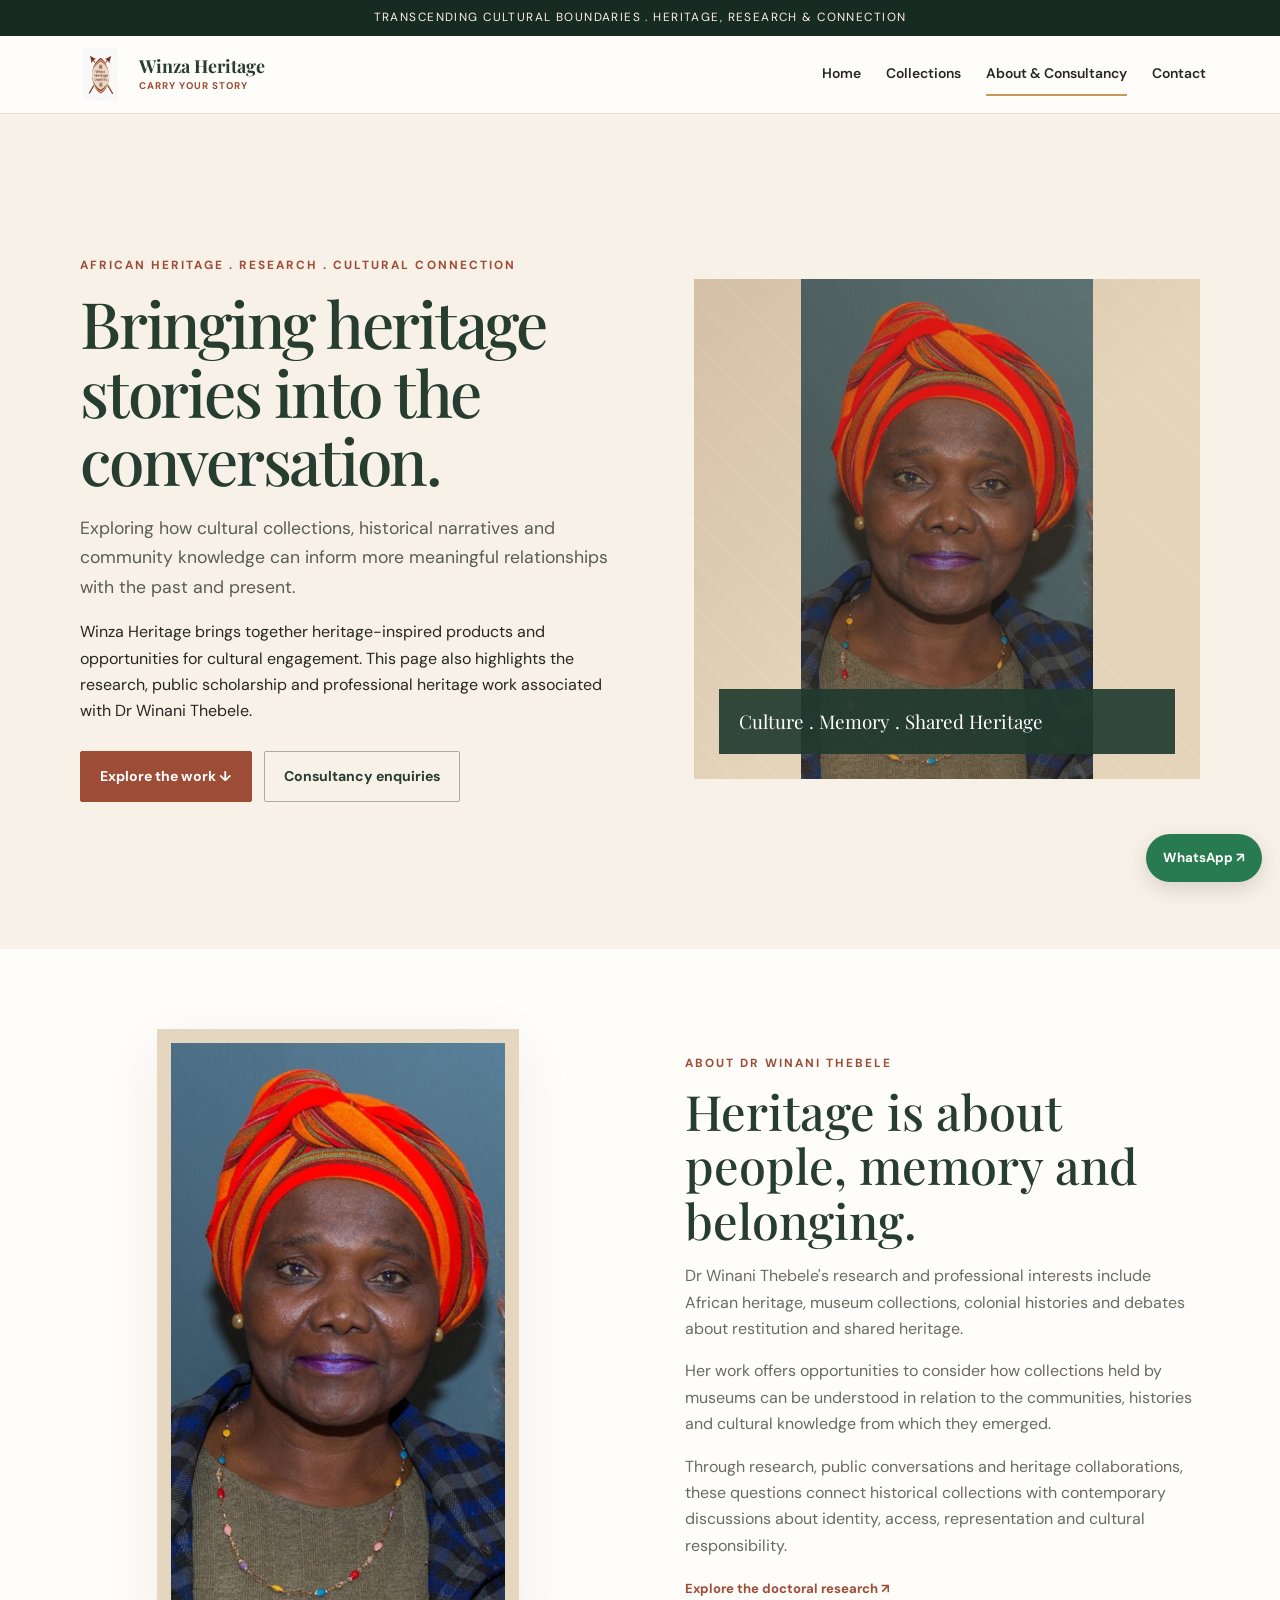
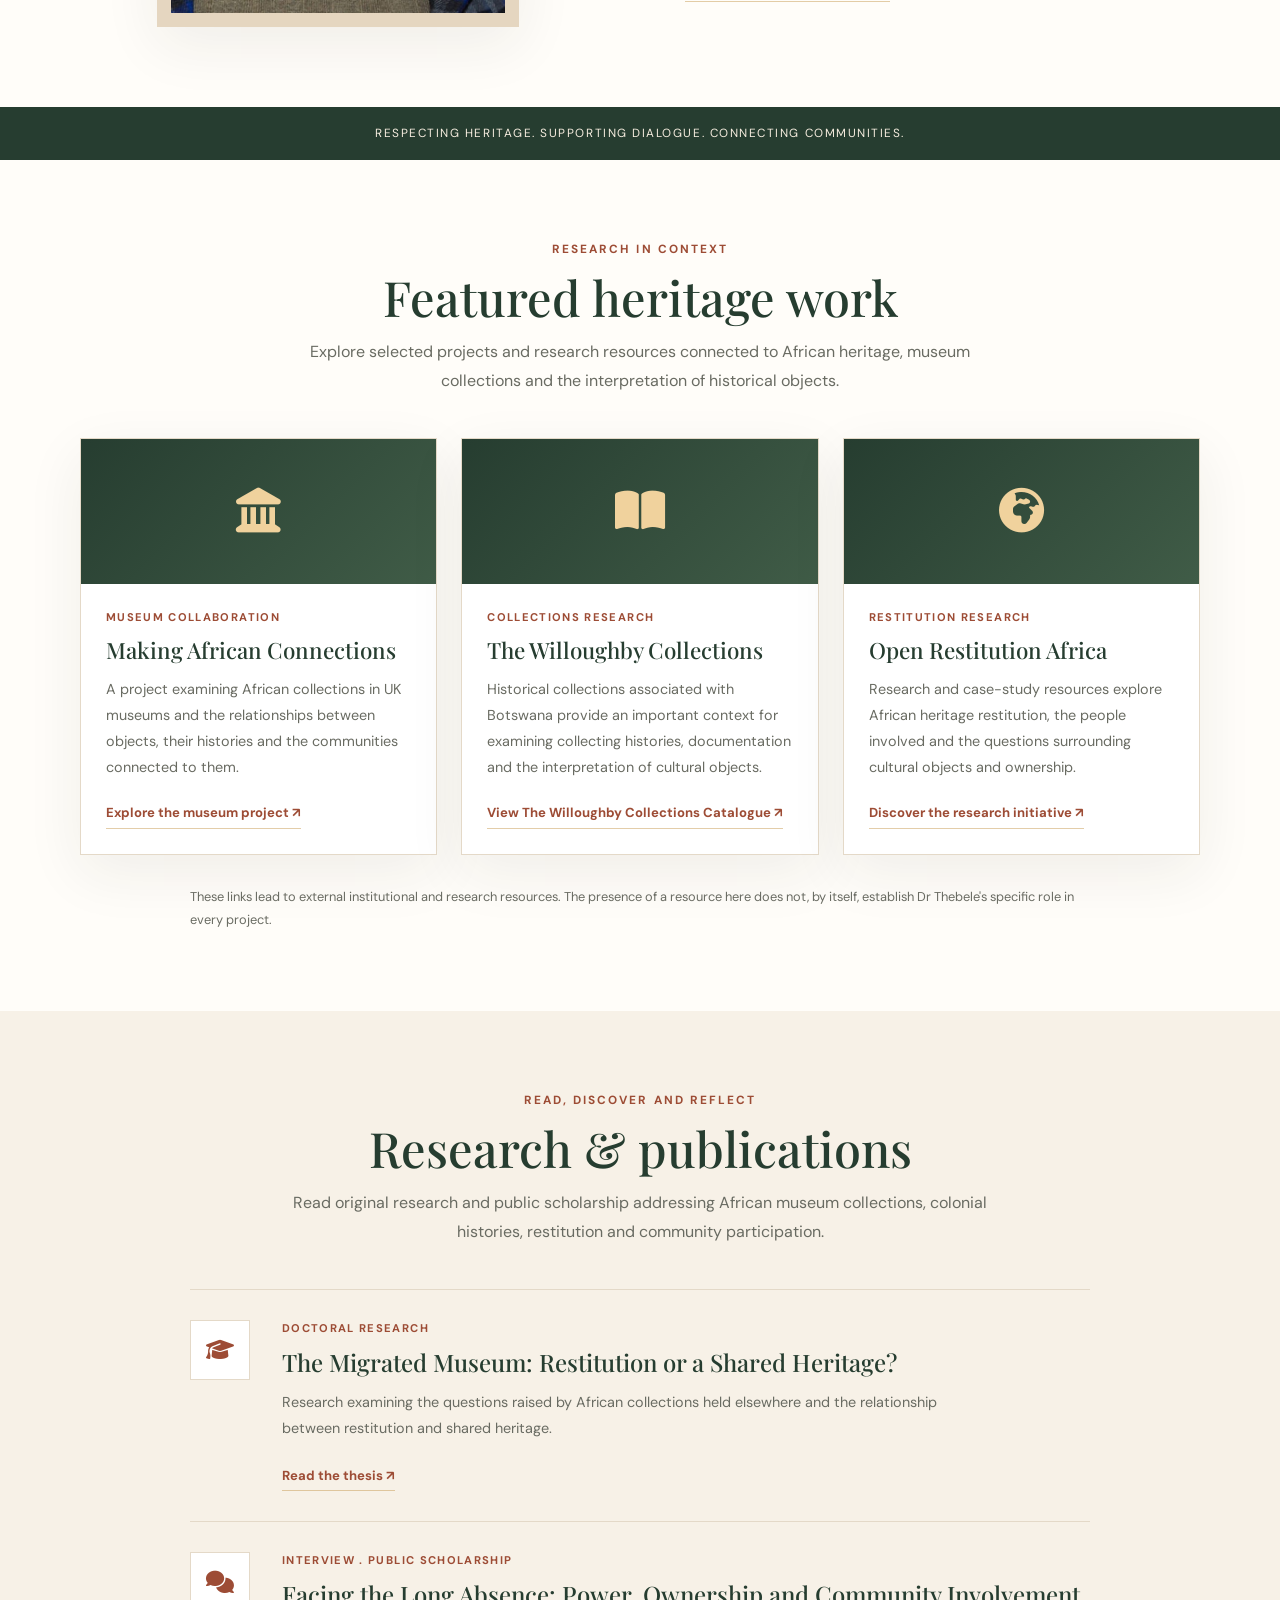
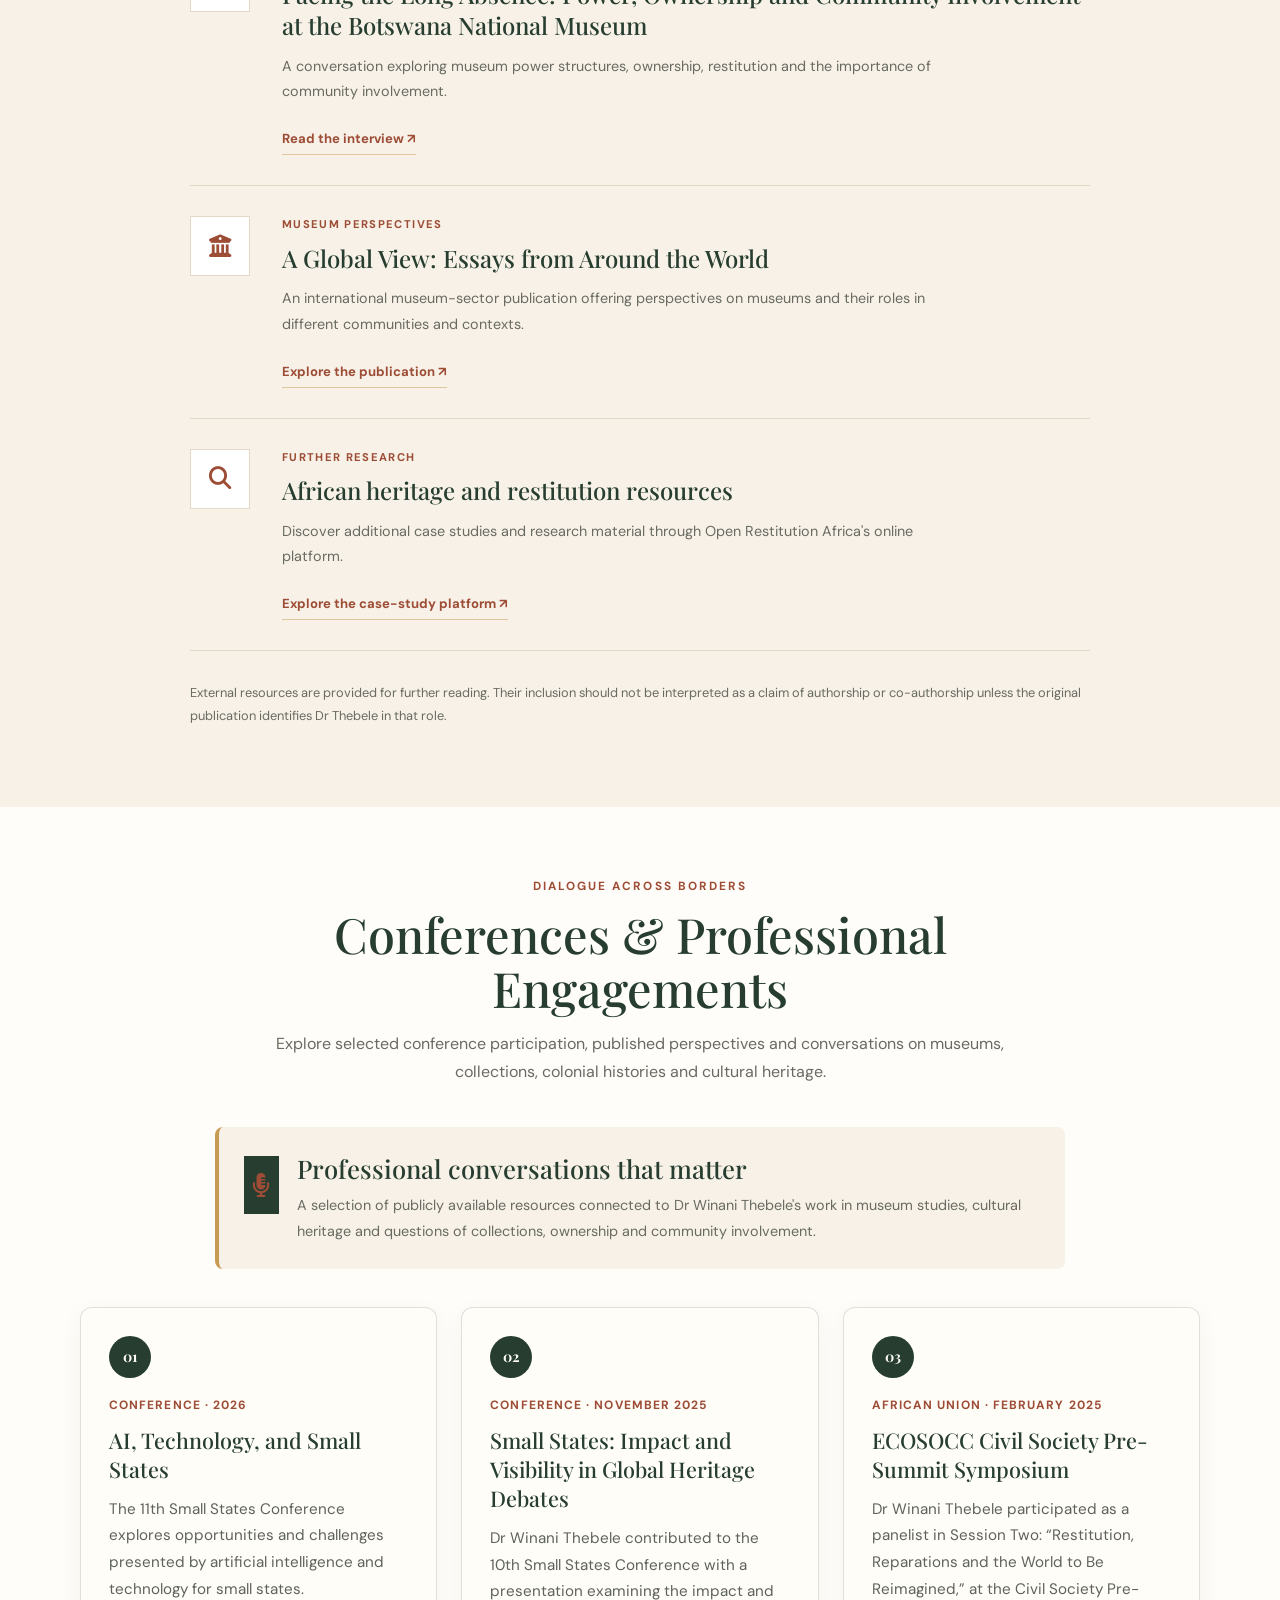
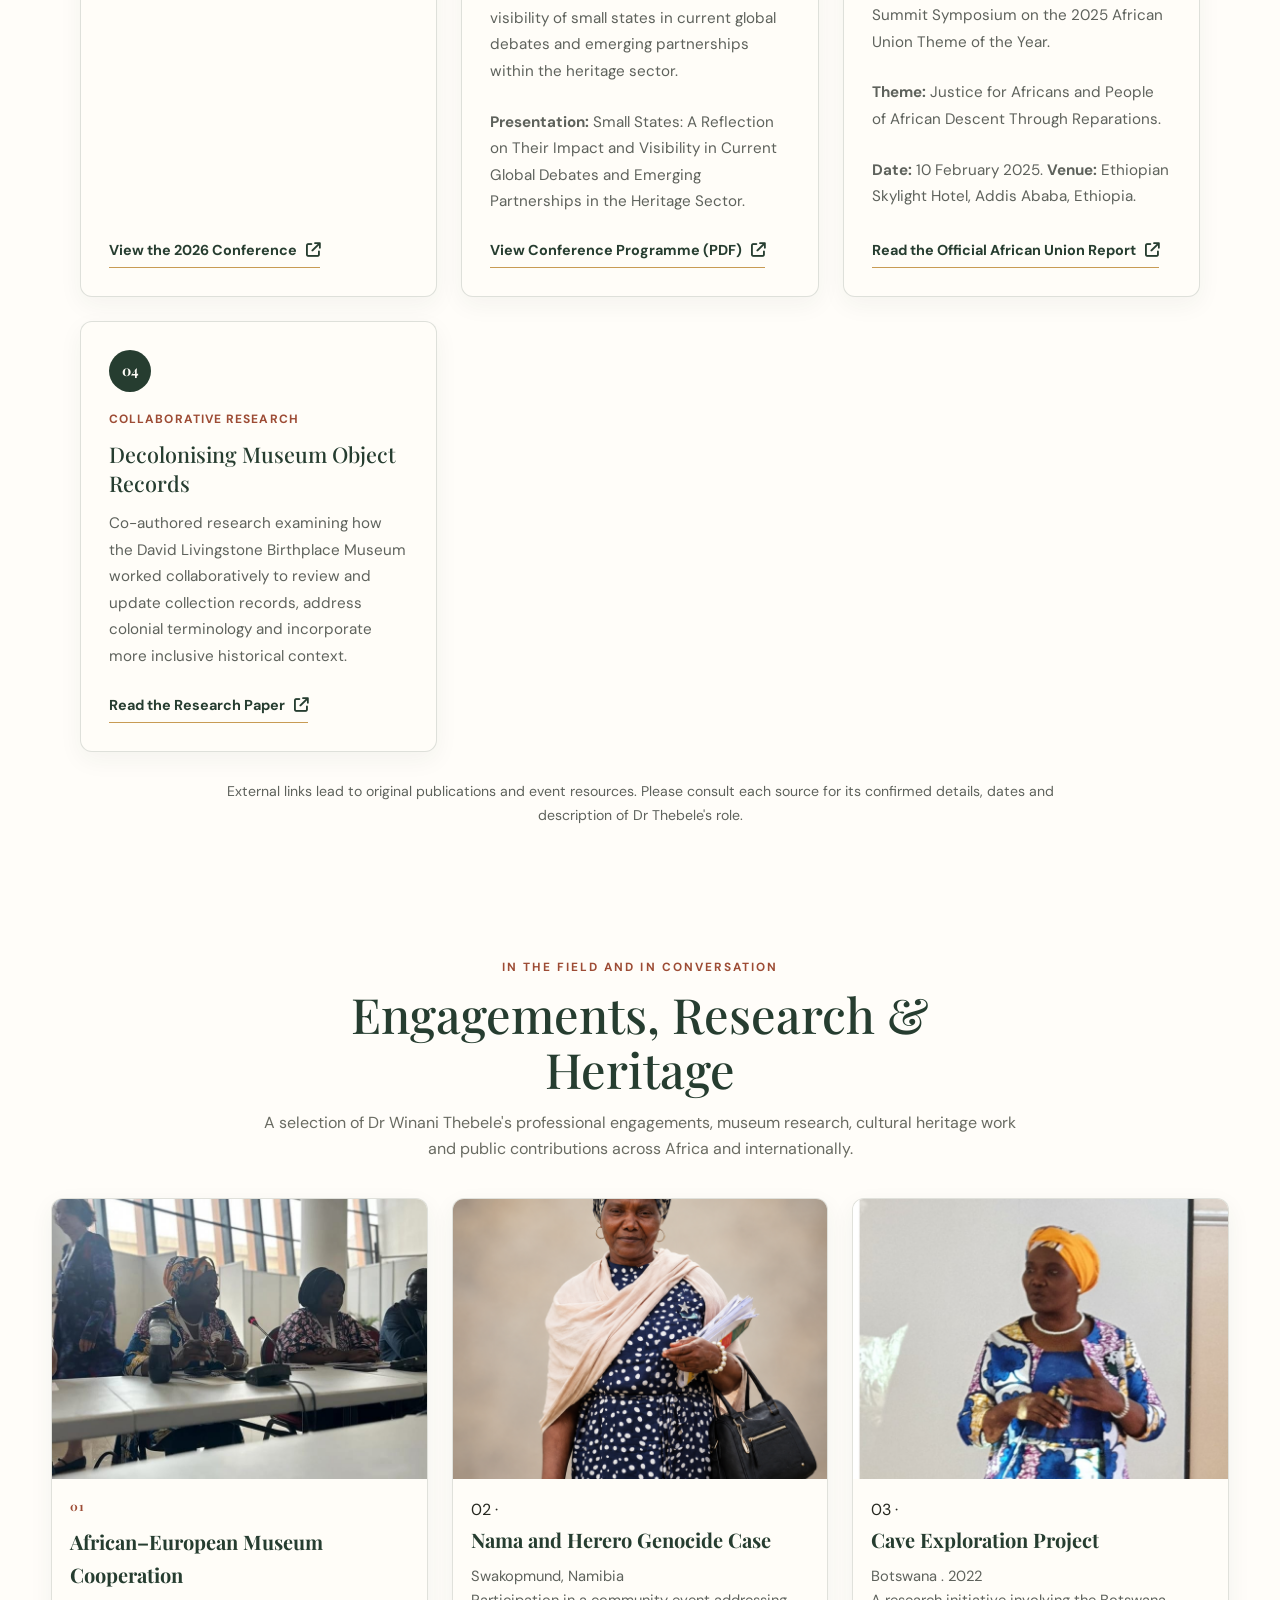
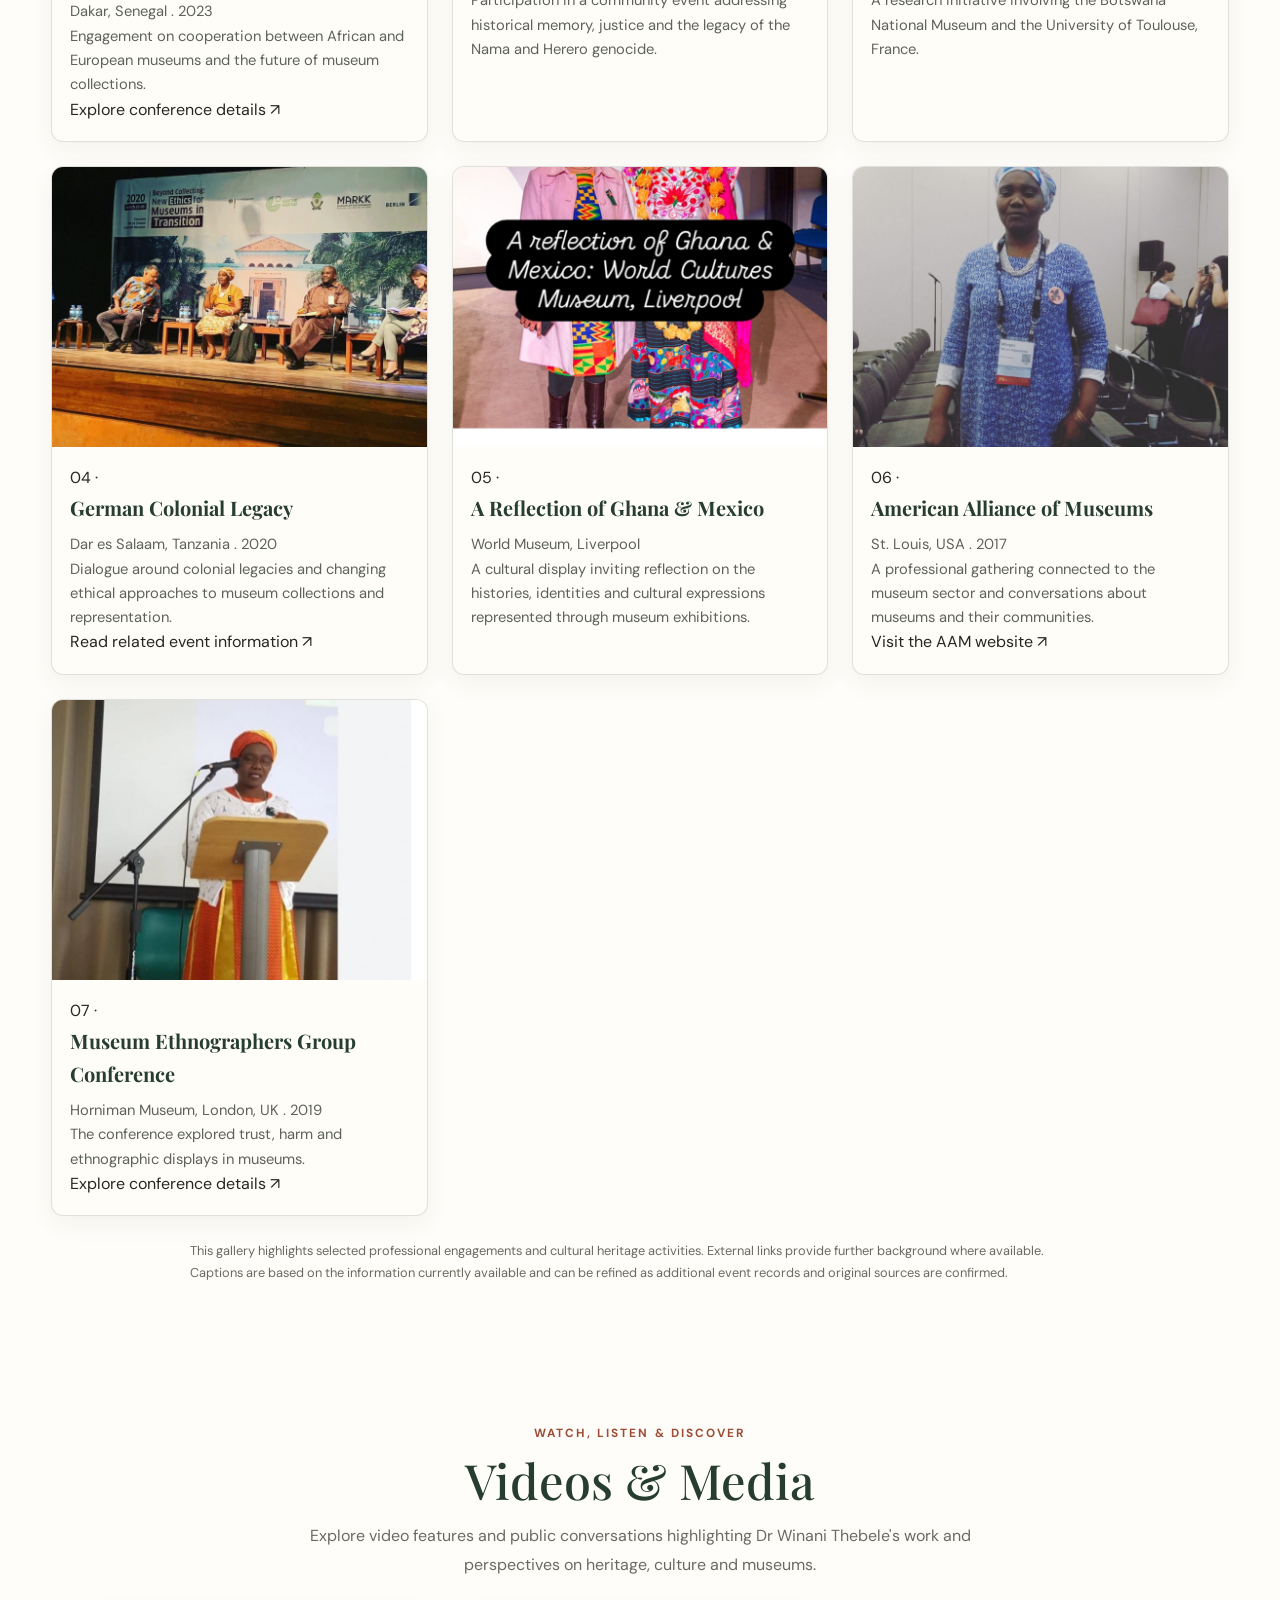
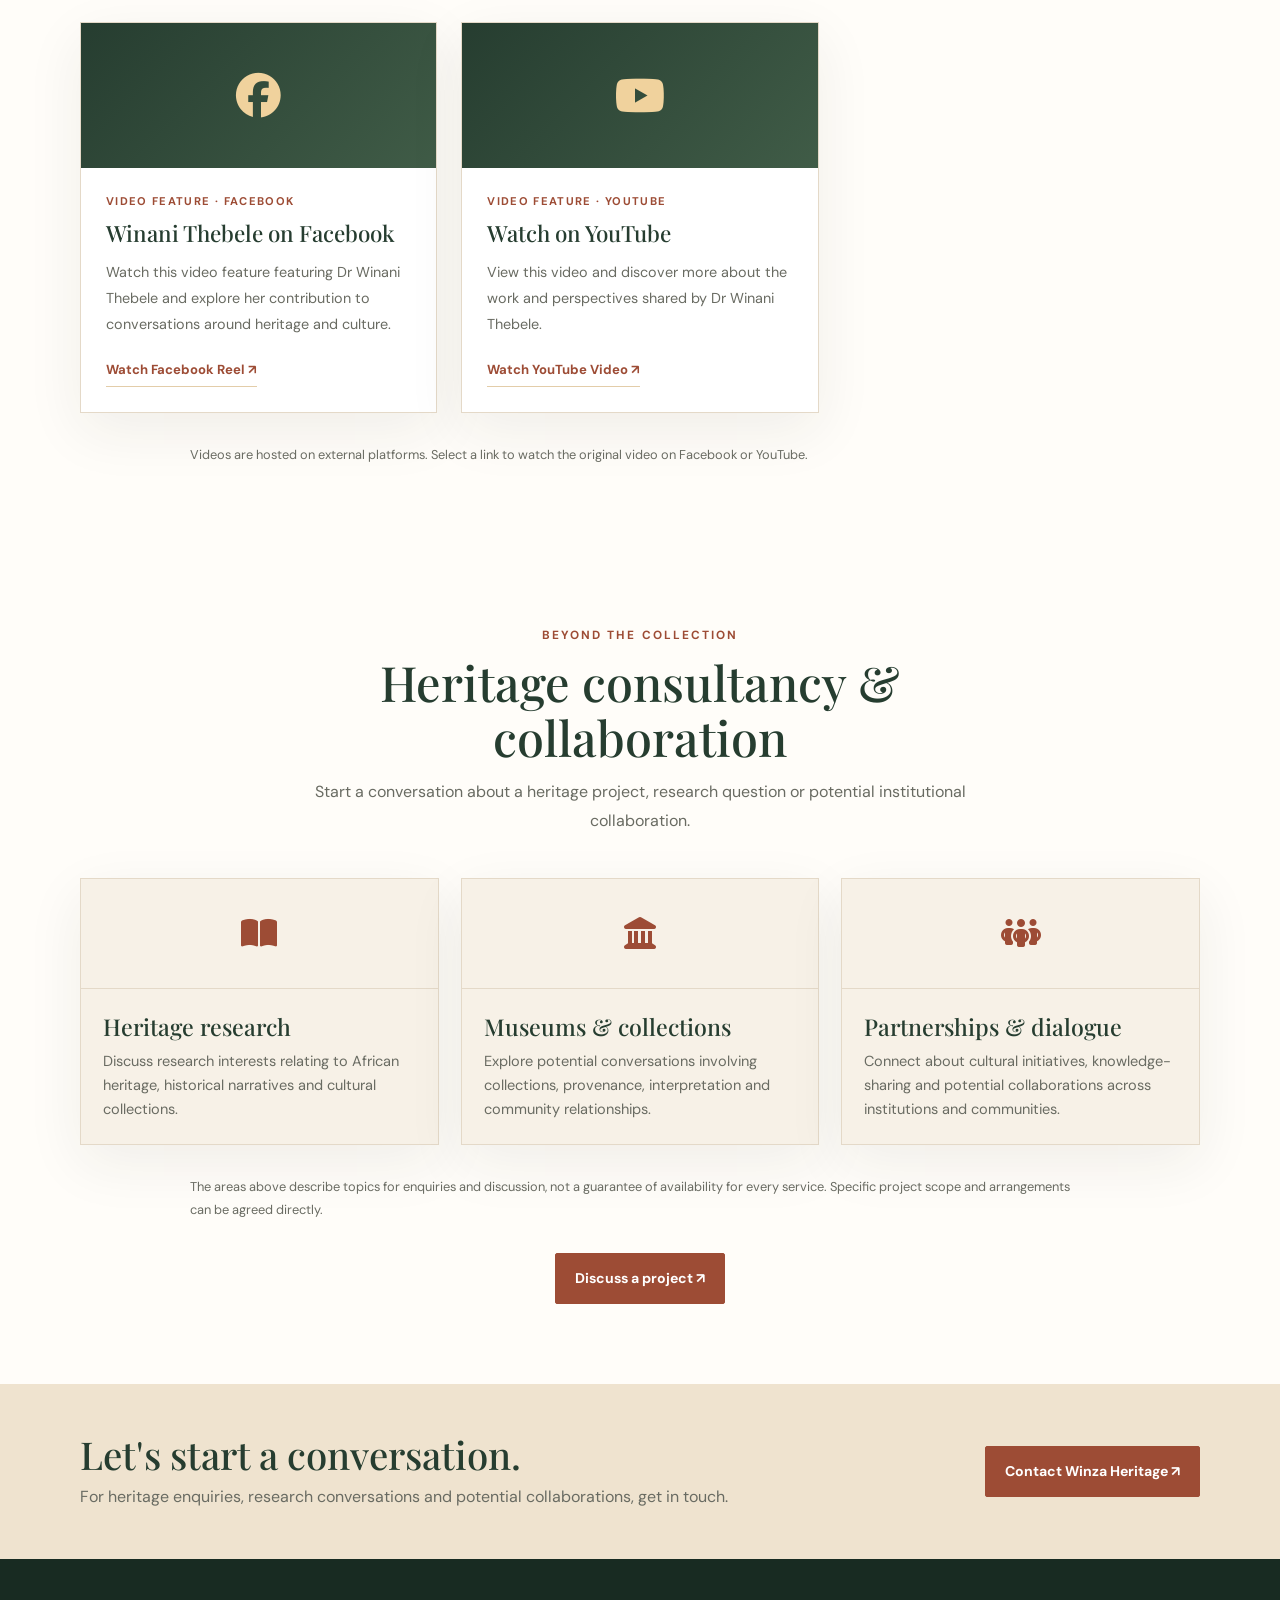
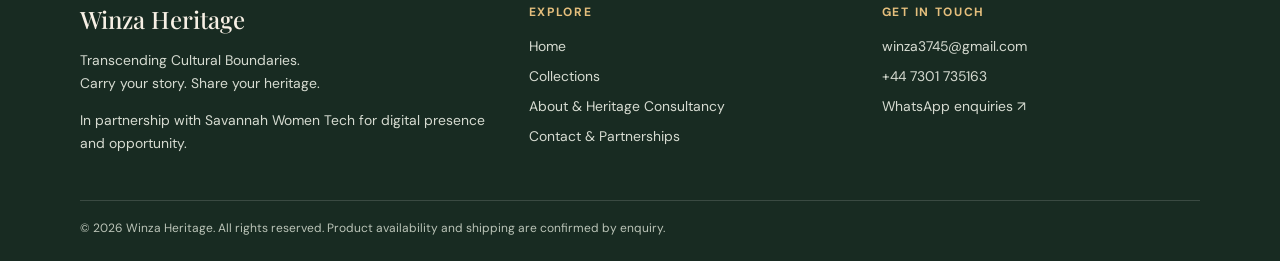
==== commit 3271f573: "Update Winza Heritage collections and shuka gallery" ====
--- a/about.html
+++ b/about.html
@@ -703,6 +703,73 @@
 </section>
 
 
+    <!-- VIDEOS & MEDIA -->
+    <section class="section portfolio-section" id="videos">
+      <div class="container">
+        <div class="section-head">
+          <div class="eyebrow">Watch, listen & discover</div>
+          <h2>Videos &amp; Media</h2>
+          <p>
+            Explore video features and public conversations
+            highlighting Dr Winani Thebele's work and perspectives
+            on heritage, culture and museums.
+          </p>
+        </div>
+
+        <div class="portfolio-grid">
+
+          <!-- FACEBOOK VIDEO -->
+          <article class="portfolio-card">
+            <div class="portfolio-card-icon">
+              <i class="fa-brands fa-facebook" aria-hidden="true"></i>
+            </div>
+            <div class="portfolio-card-body">
+              <span class="portfolio-kicker">Video feature · Facebook</span>
+              <h3>Winani Thebele on Facebook</h3>
+              <p>
+                Watch this video feature featuring Dr Winani Thebele
+                and explore her contribution to conversations around
+                heritage and culture.
+              </p>
+              <a class="text-link"
+                 href="https://www.facebook.com/reel/660769269206301"
+                 target="_blank"
+                 rel="noopener noreferrer">
+                Watch Facebook Reel ↗
+              </a>
+            </div>
+          </article>
+
+          <!-- YOUTUBE VIDEO -->
+          <article class="portfolio-card">
+            <div class="portfolio-card-icon">
+              <i class="fa-brands fa-youtube" aria-hidden="true"></i>
+            </div>
+            <div class="portfolio-card-body">
+              <span class="portfolio-kicker">Video feature · YouTube</span>
+              <h3>Watch on YouTube</h3>
+              <p>
+                View this video and discover more about the work and
+                perspectives shared by Dr Winani Thebele.
+              </p>
+              <a class="text-link"
+                 href="https://www.youtube.com/watch?v=ZFaA-xEAO8E"
+                 target="_blank"
+                 rel="noopener noreferrer">
+                Watch YouTube Video ↗
+              </a>
+            </div>
+          </article>
+
+        </div>
+
+        <p class="portfolio-note">
+          Videos are hosted on external platforms. Select a link to
+          watch the original video on Facebook or YouTube.
+        </p>
+      </div>
+    </section>
+
     <!-- CONSULTANCY -->
     <section class="section consultancy-section" id="consultancy">
       <div class="container">
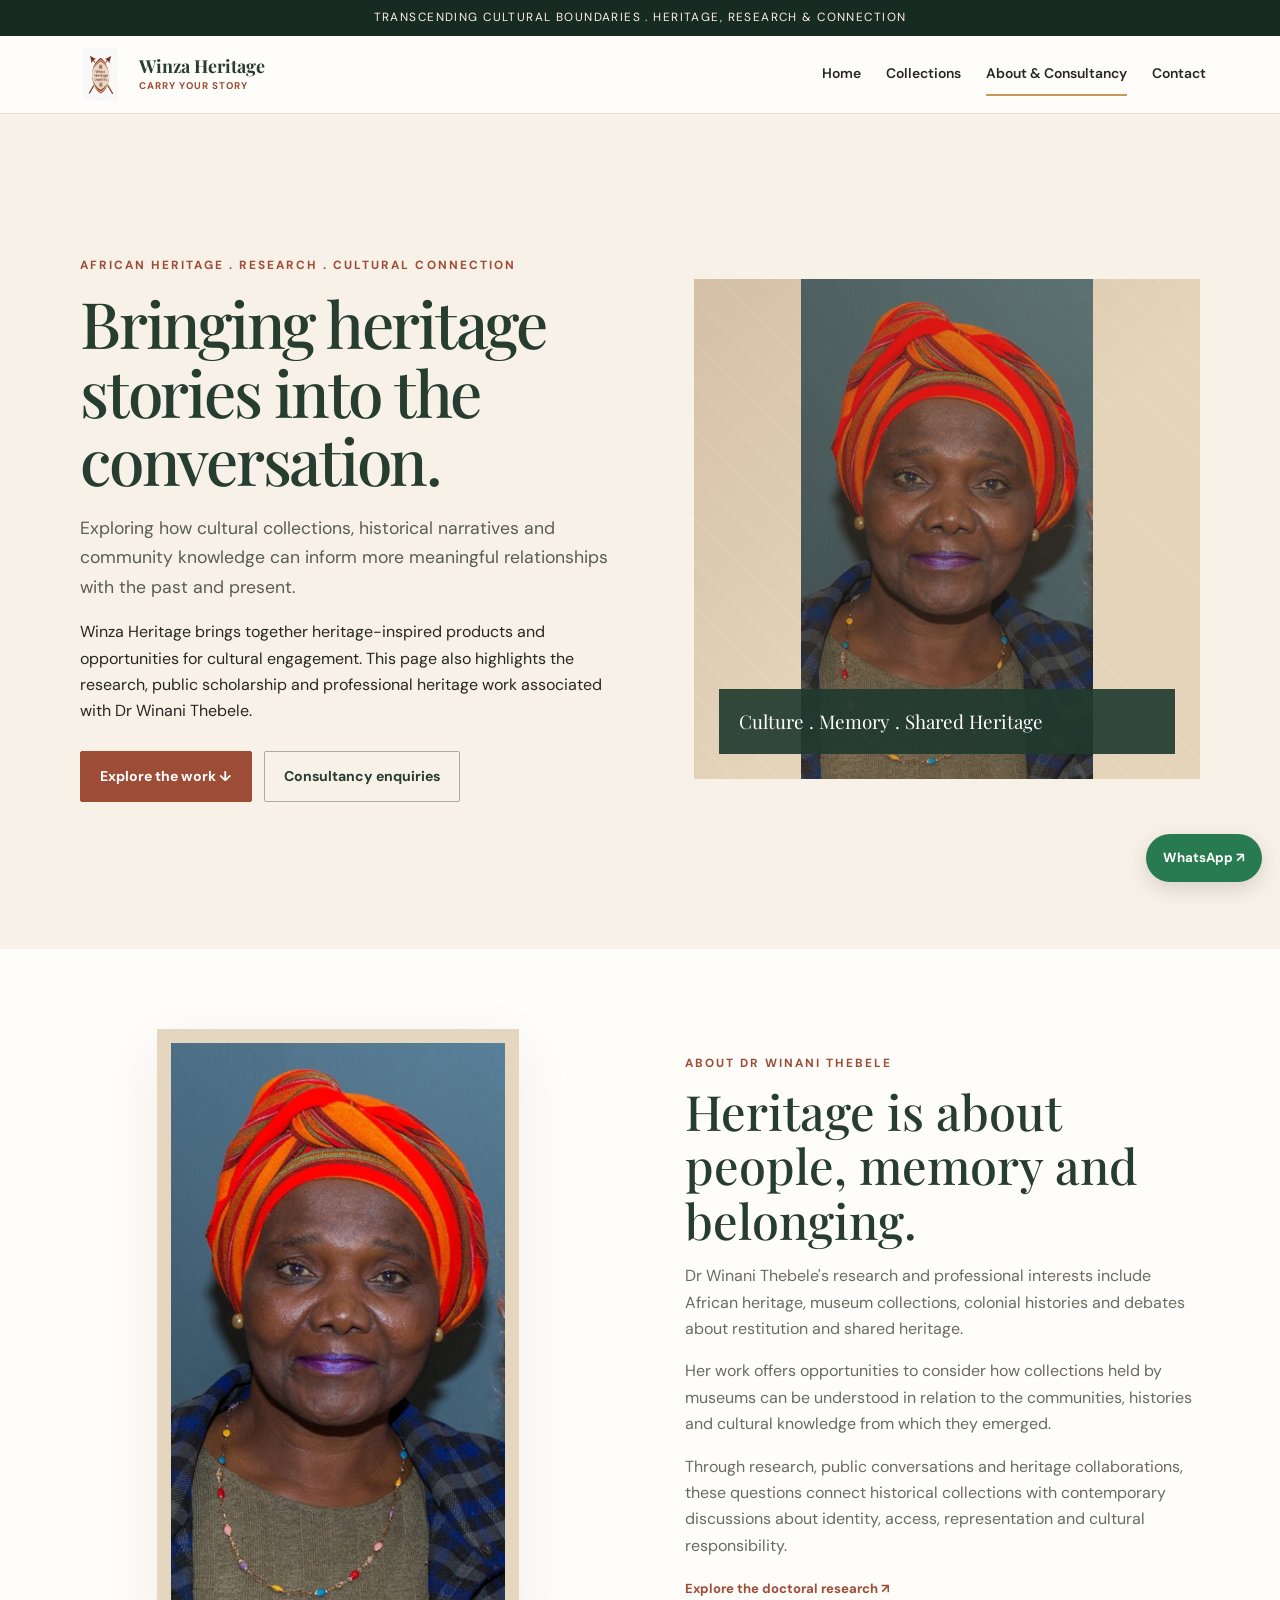
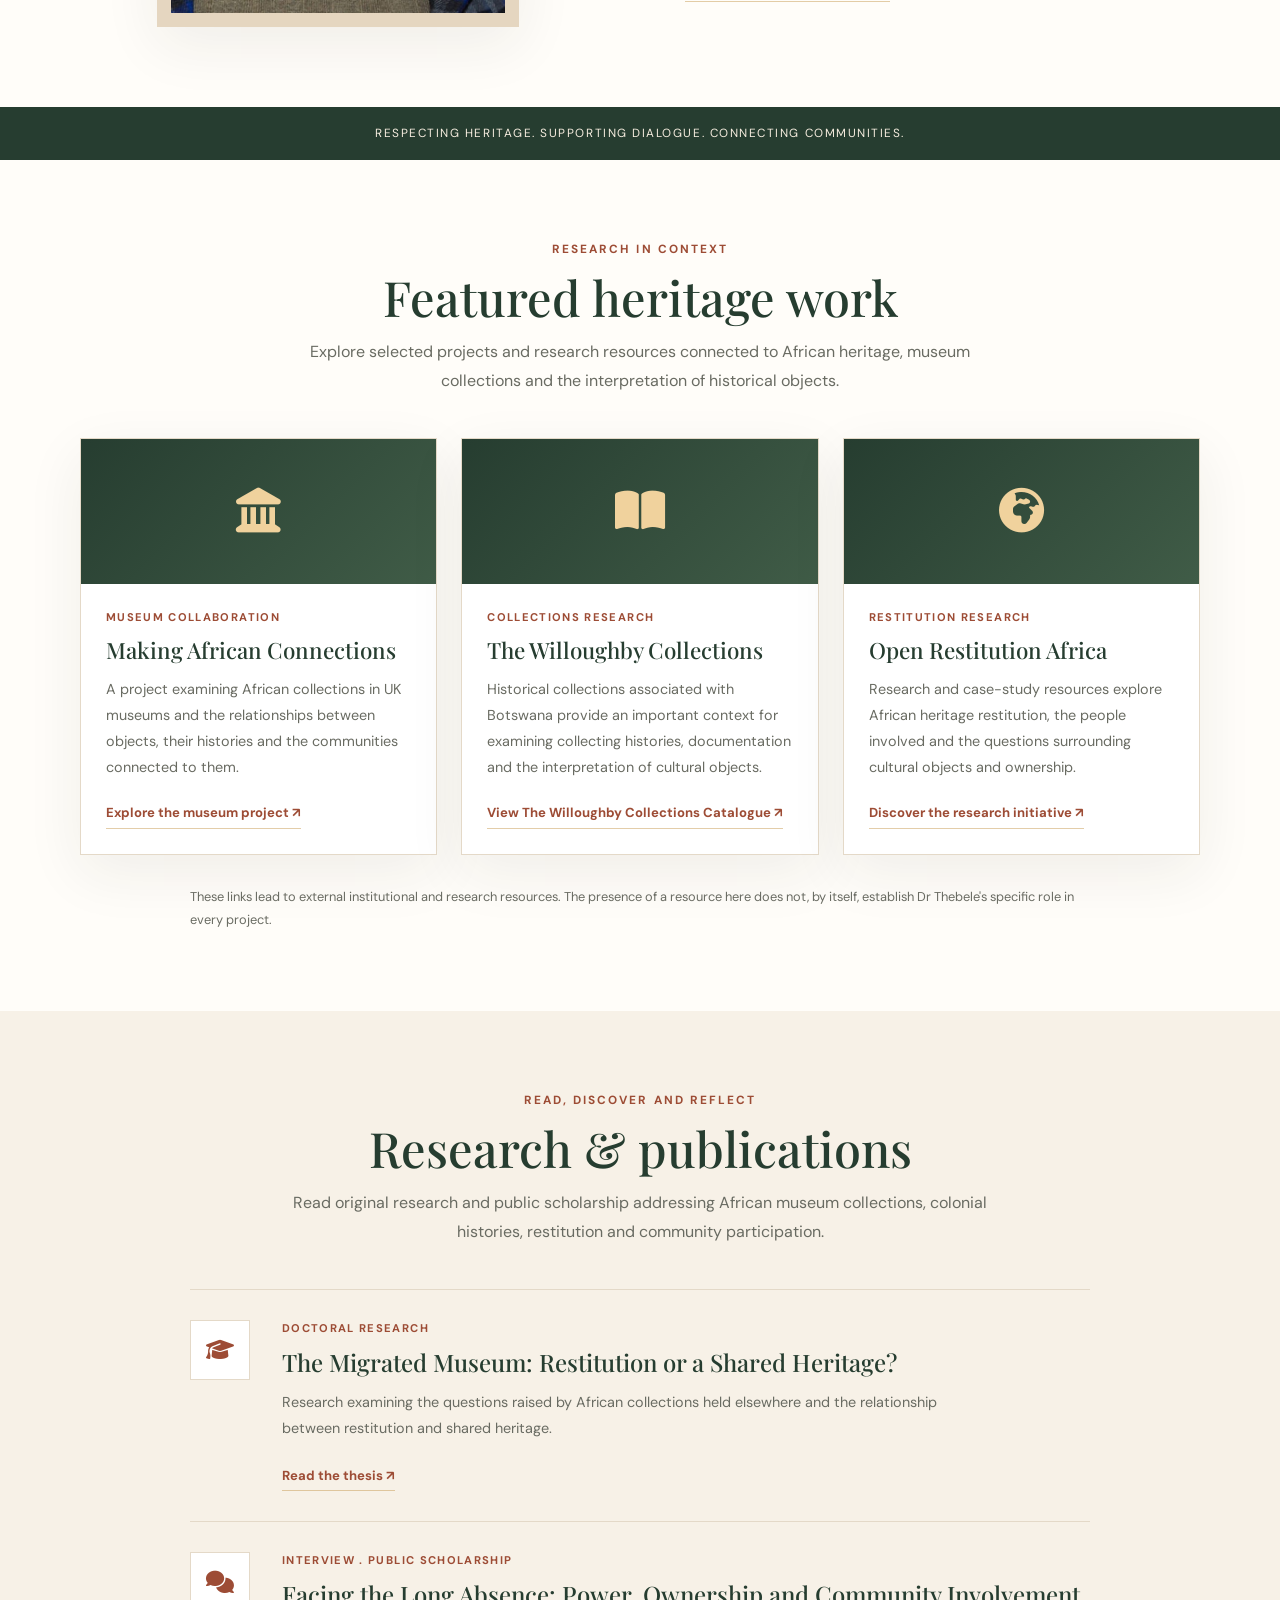
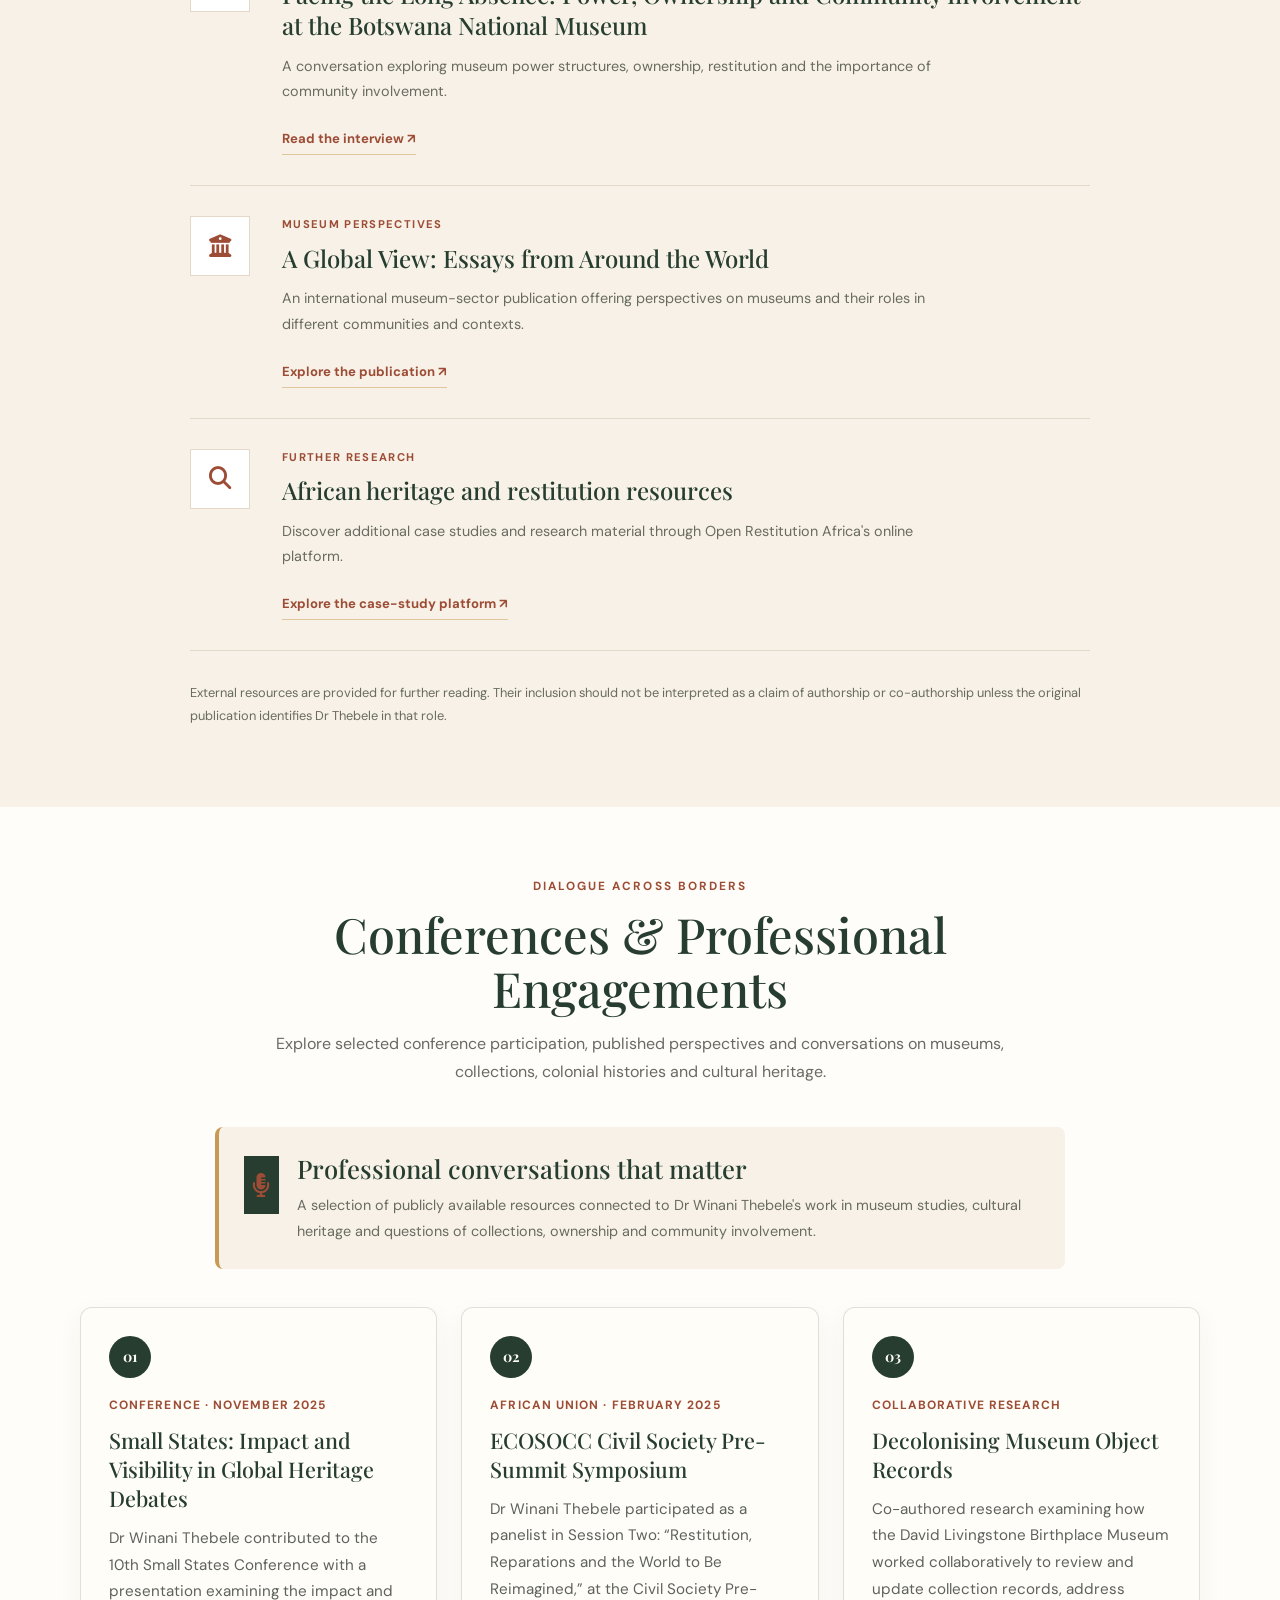
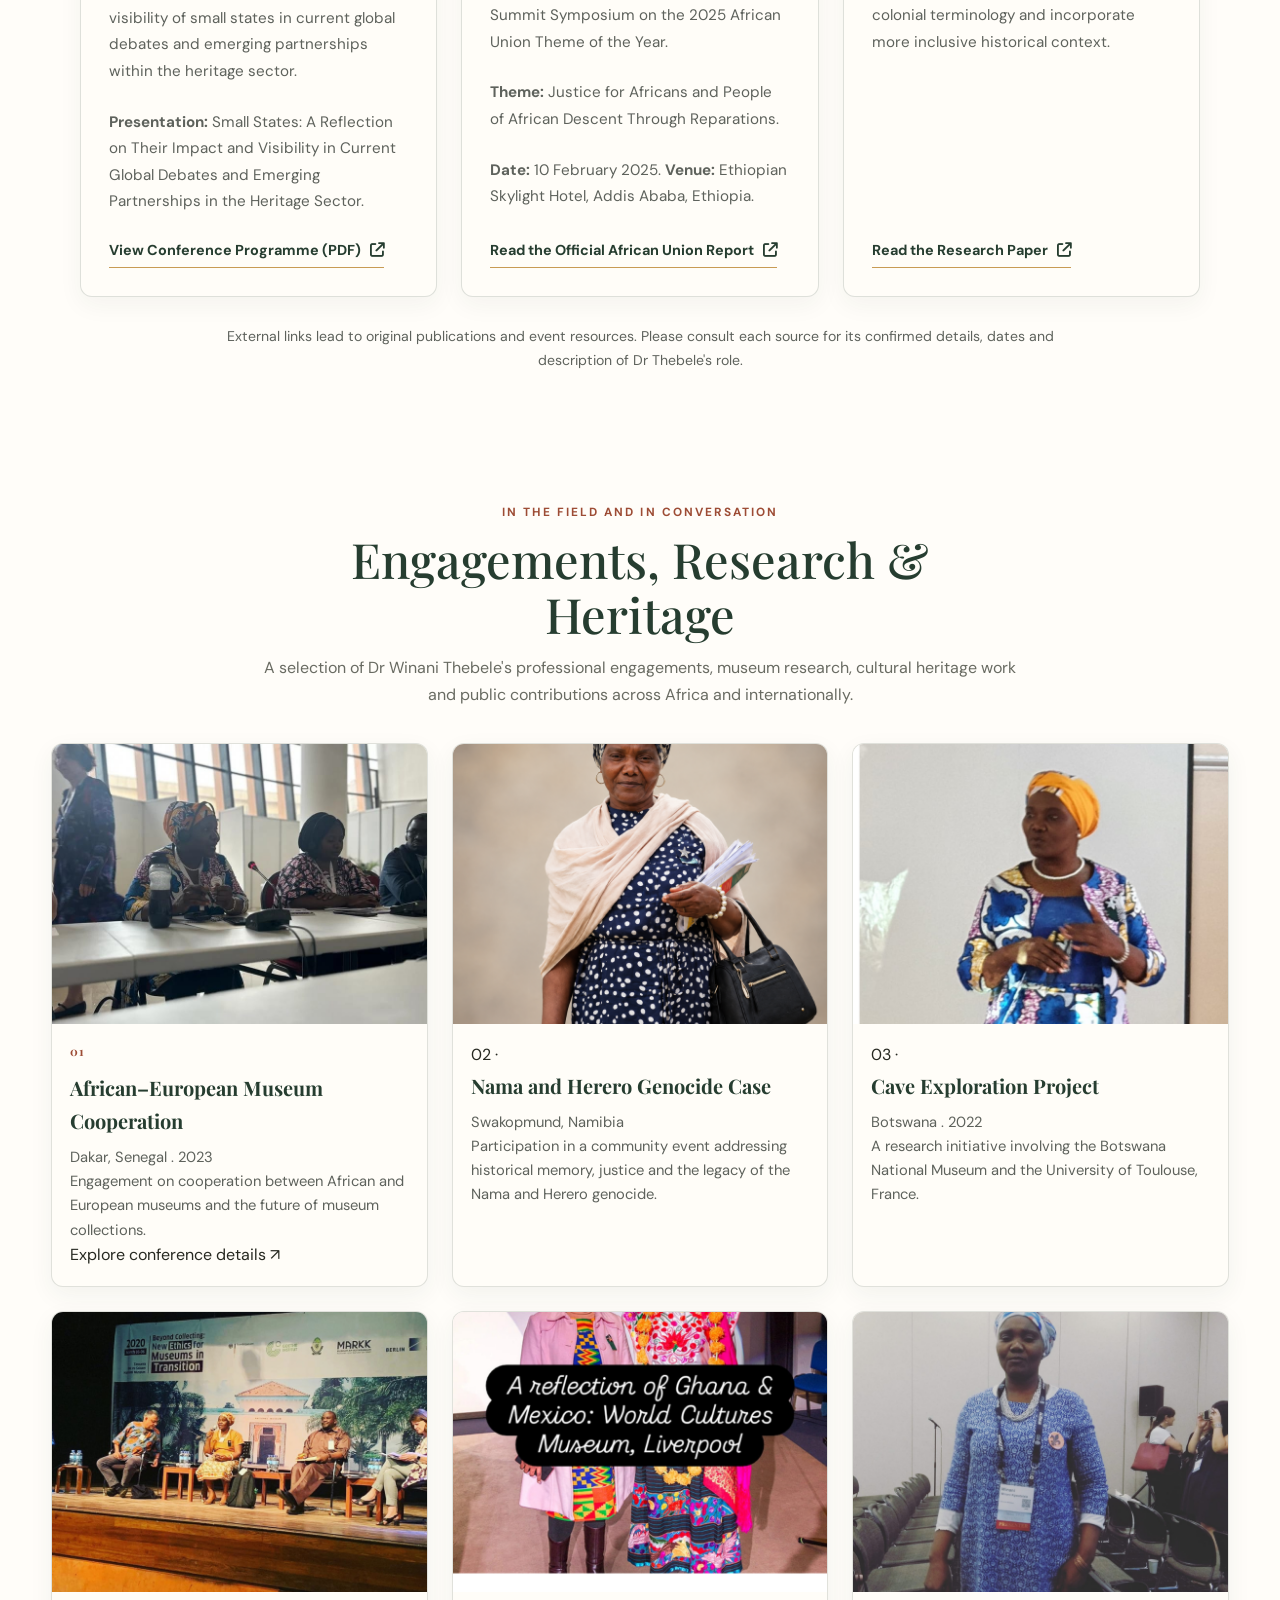
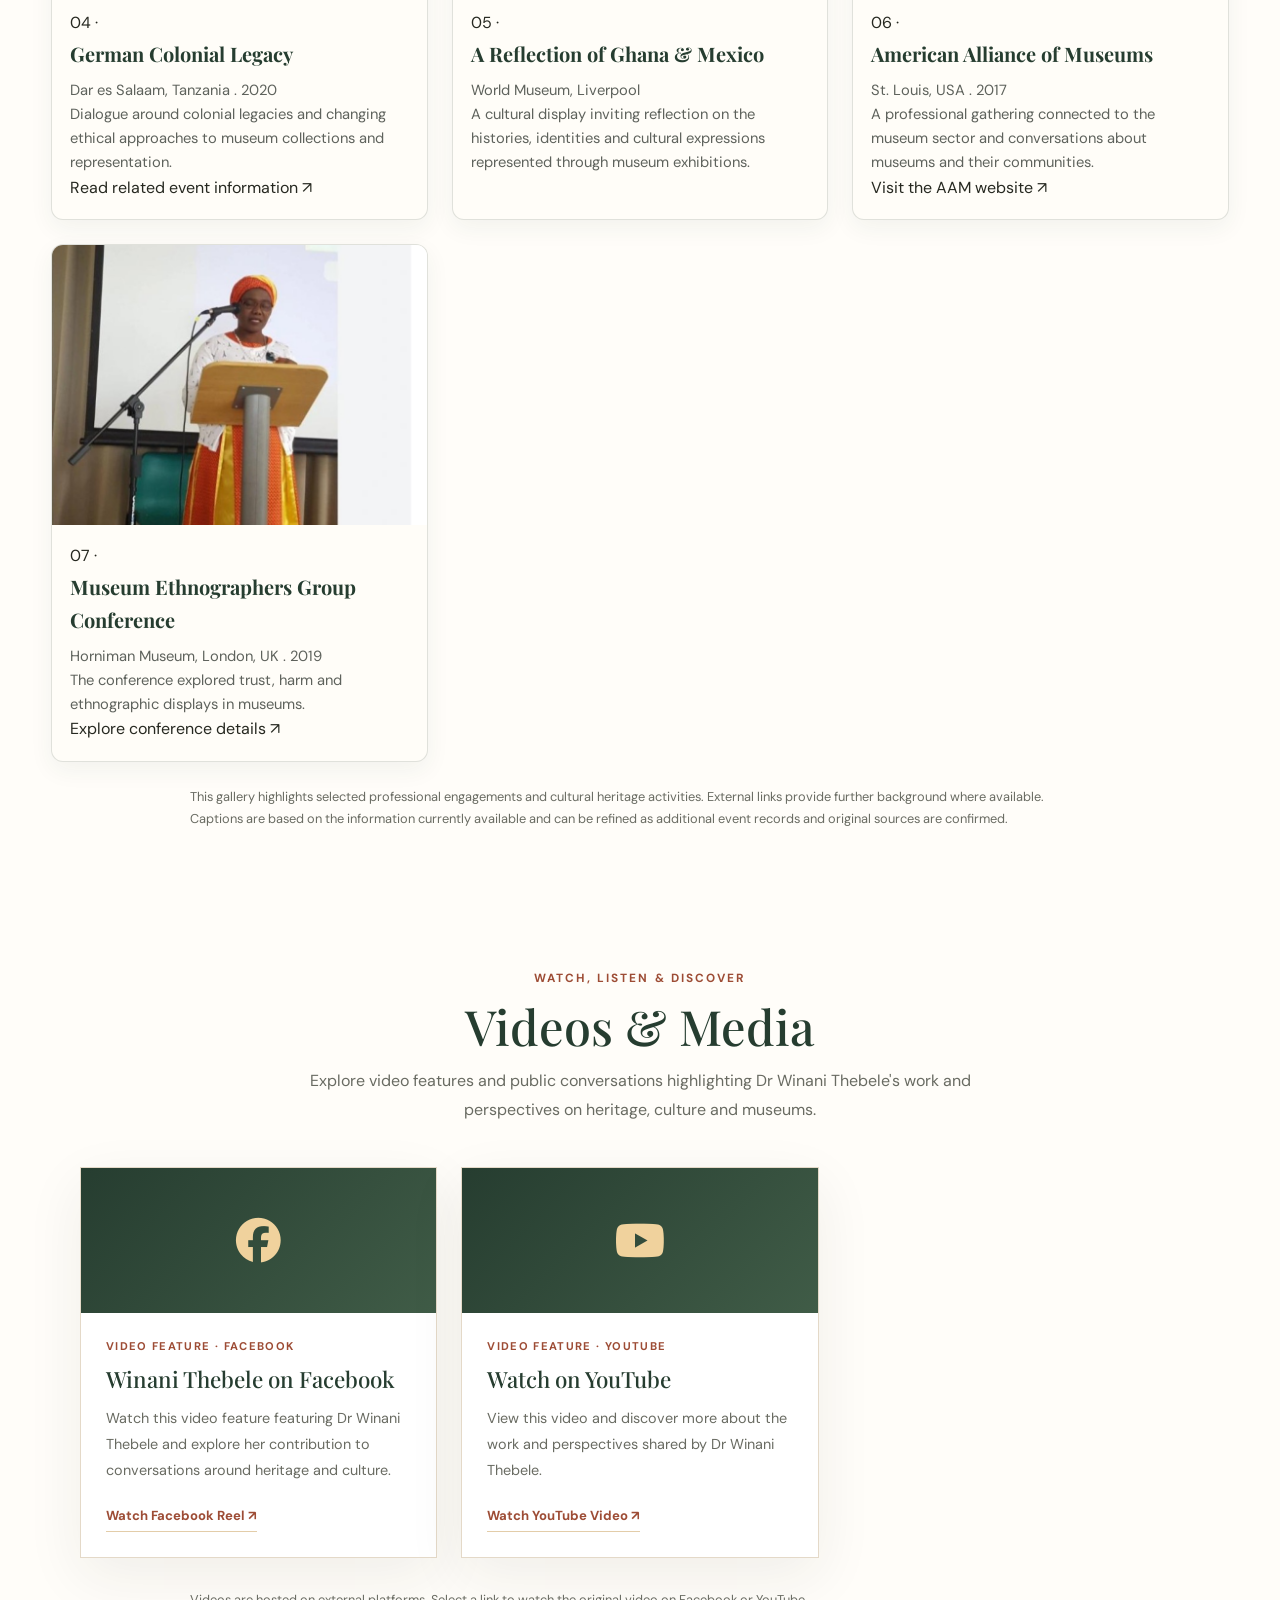
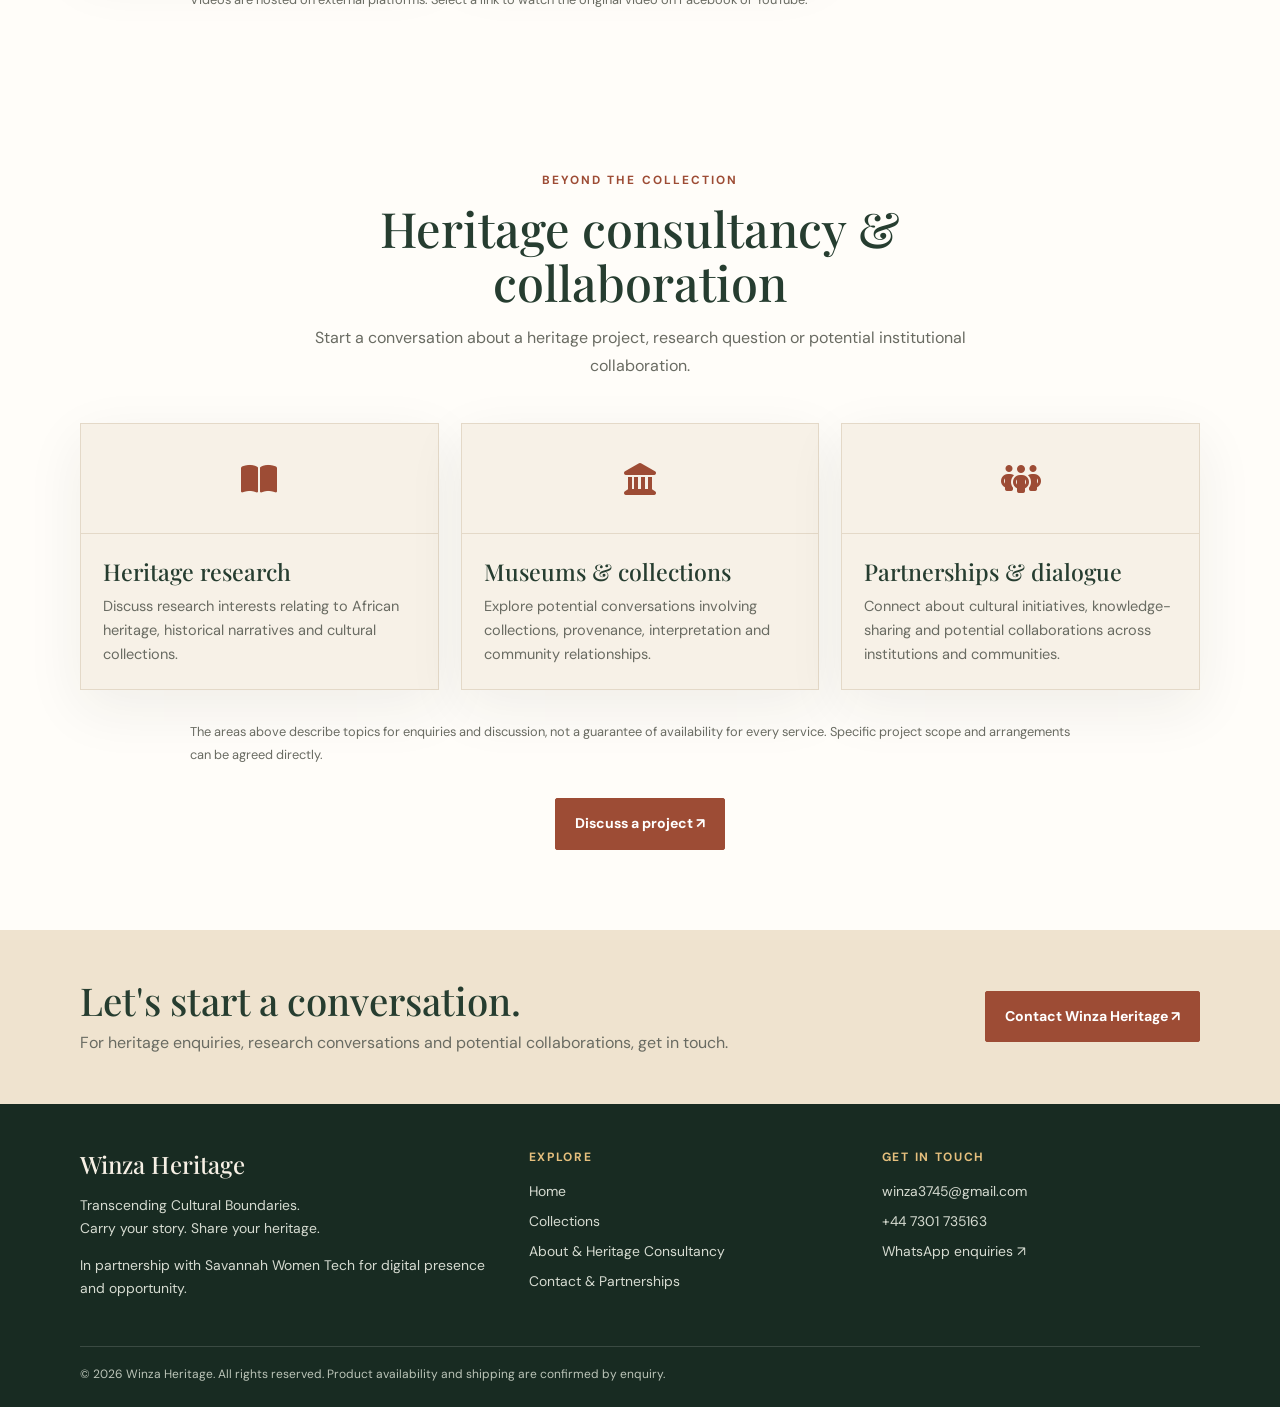
==== commit 5a0d02cd: "Update About page and consultancy content" ====
--- a/about.html
+++ b/about.html
@@ -381,31 +381,9 @@
     
     <div class="engagement-points">
 
-      <!-- CARD 1: SMALL STATES CONFERENCE 2026 -->
-      <article class="engagement-card">
-        <span class="engagement-number">01</span>
-        <div class="engagement-card-label">Conference · 2026</div>
-        <h3>AI, Technology, and Small States</h3>
-        <p>
-          The 11th Small States Conference explores opportunities
-          and challenges presented by artificial intelligence
-          and technology for small states.
-        </p>
-        <a
-          class="engagement-link"
-          href="https://www.biicl.org/events/12146/ai-technology-and-small-states-opportunities-and-challenges-11th-small-states-conference"
-          target="_blank"
-          rel="noopener noreferrer">
-          View the 2026 Conference
-          <i class="fa-solid fa-arrow-up-right-from-square"
-             aria-hidden="true"></i>
-        </a>
-      </article>
-
-      
 <!-- CARD 2: SMALL STATES CONFERENCE 2025 -->
 <article class="engagement-card">
-  <span class="engagement-number">02</span>
+  <span class="engagement-number">01</span>
   <div class="engagement-card-label">Conference · November 2025</div>
   <h3>Small States: Impact and Visibility in Global Heritage Debates</h3>
   <p>
@@ -436,7 +414,7 @@
       
 <!-- CARD 3: AFRICAN UNION ECOSOCC SYMPOSIUM 2025 -->
 <article class="engagement-card">
-  <span class="engagement-number">03</span>
+  <span class="engagement-number">02</span>
   <div class="engagement-card-label">African Union · February 2025</div>
   <h3>ECOSOCC Civil Society Pre-Summit Symposium</h3>
   <p>
@@ -468,7 +446,7 @@
 
       <!-- CARD 4: COLLABORATIVE RESEARCH -->
       <article class="engagement-card">
-        <span class="engagement-number">04</span>
+        <span class="engagement-number">03</span>
         <div class="engagement-card-label">Collaborative Research</div>
         <h3>Decolonising Museum Object Records</h3>
         <p>
